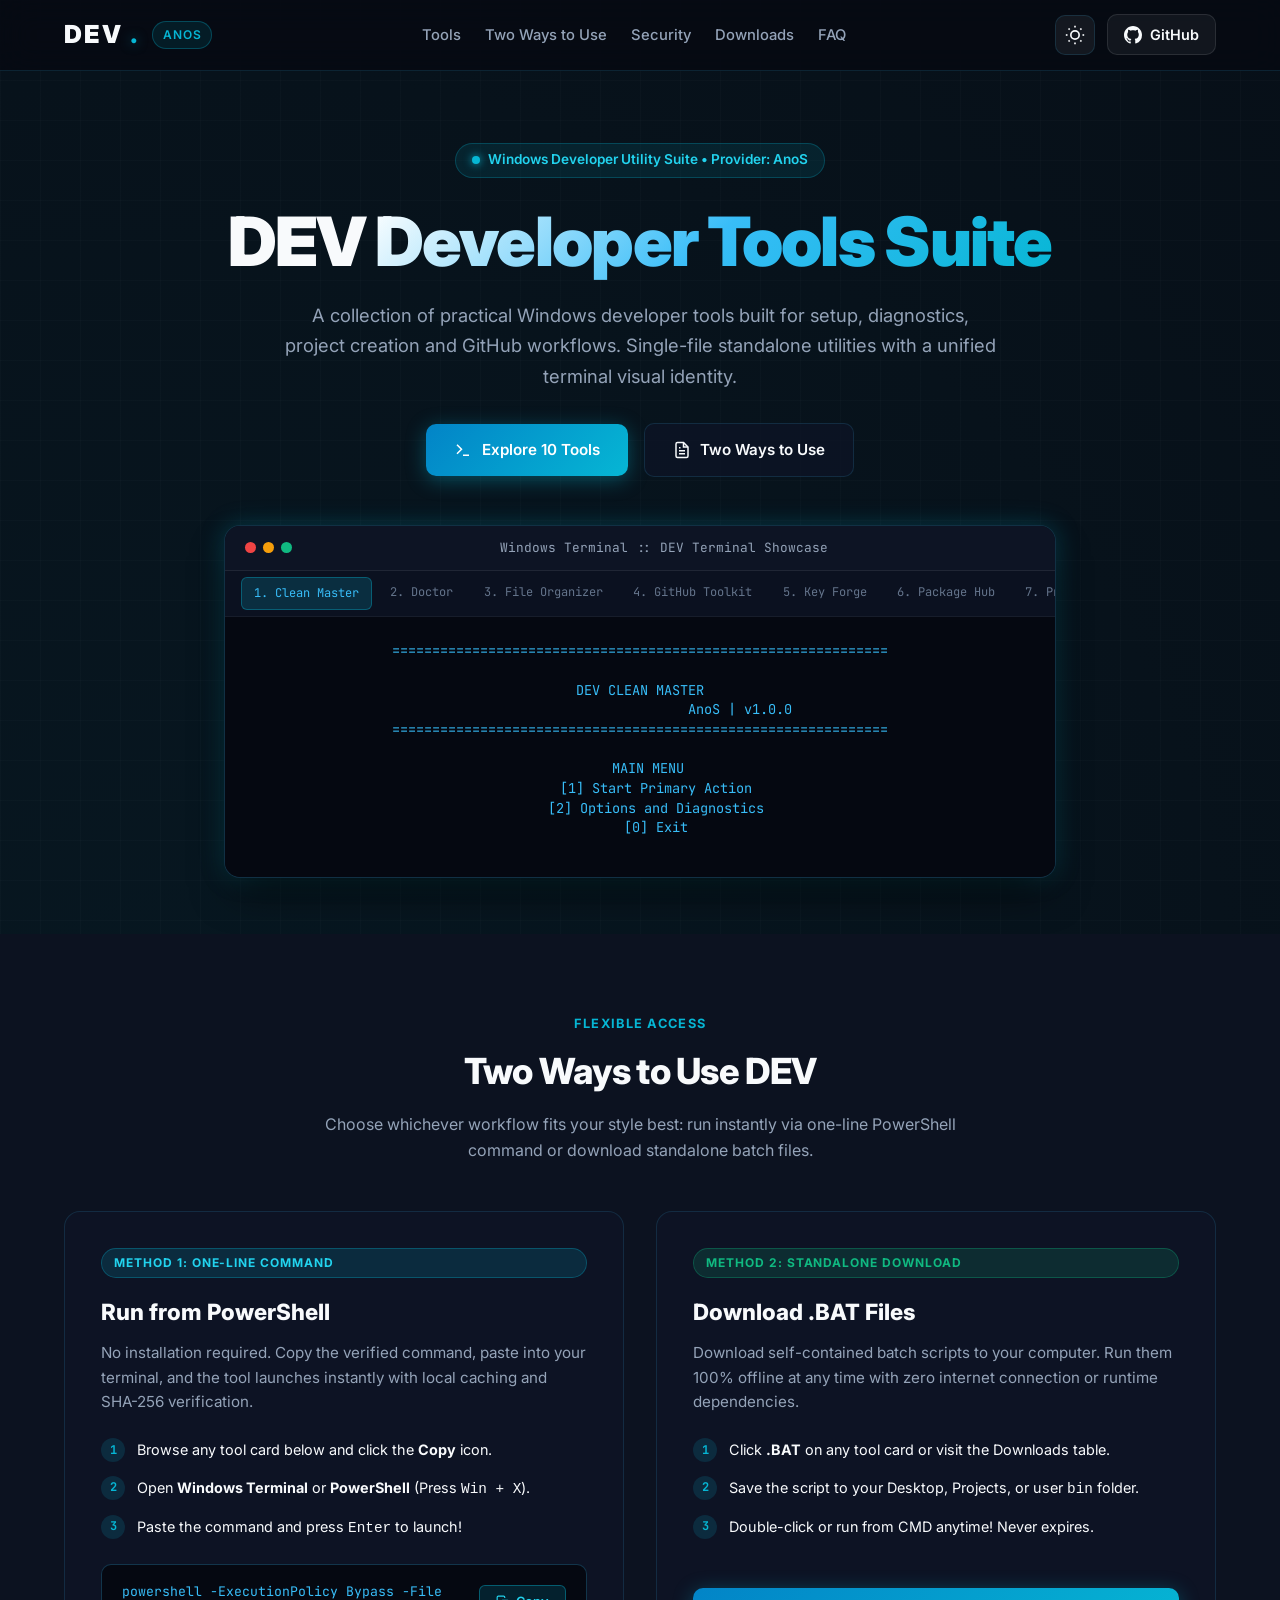
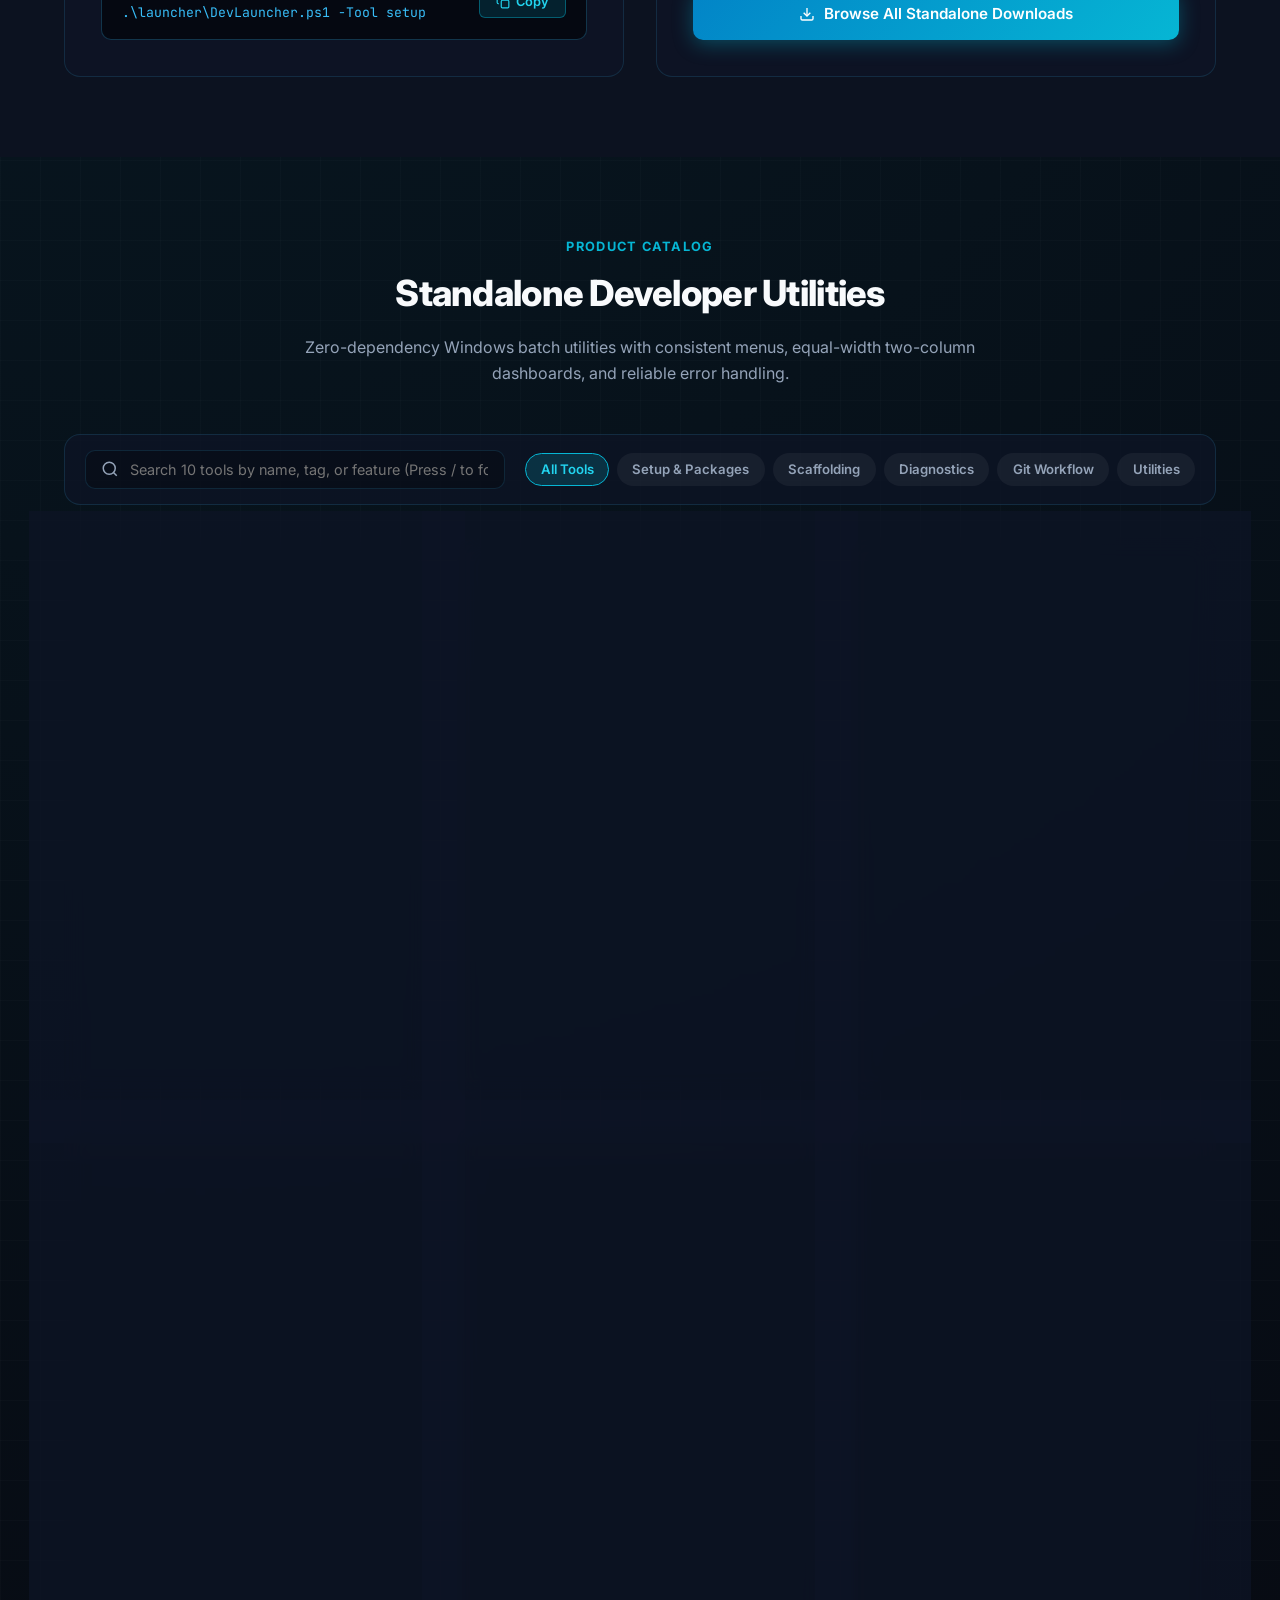
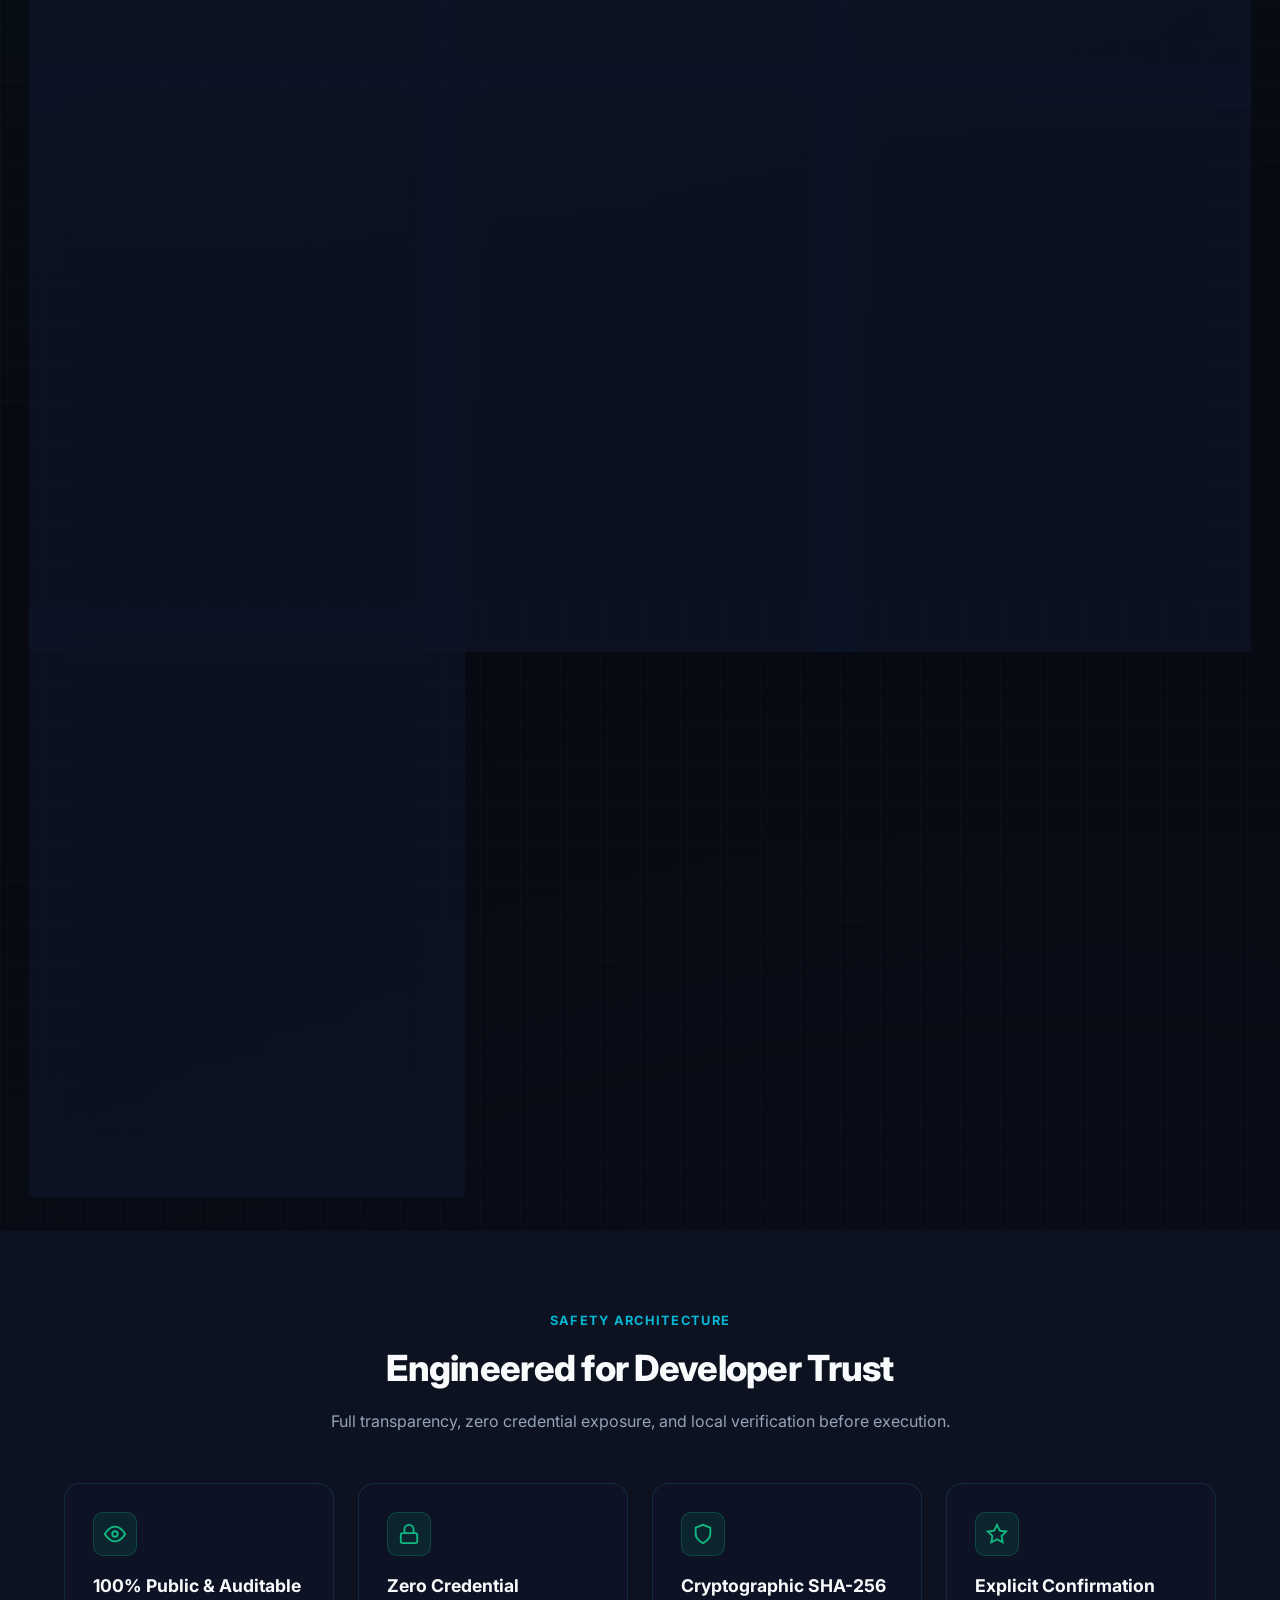
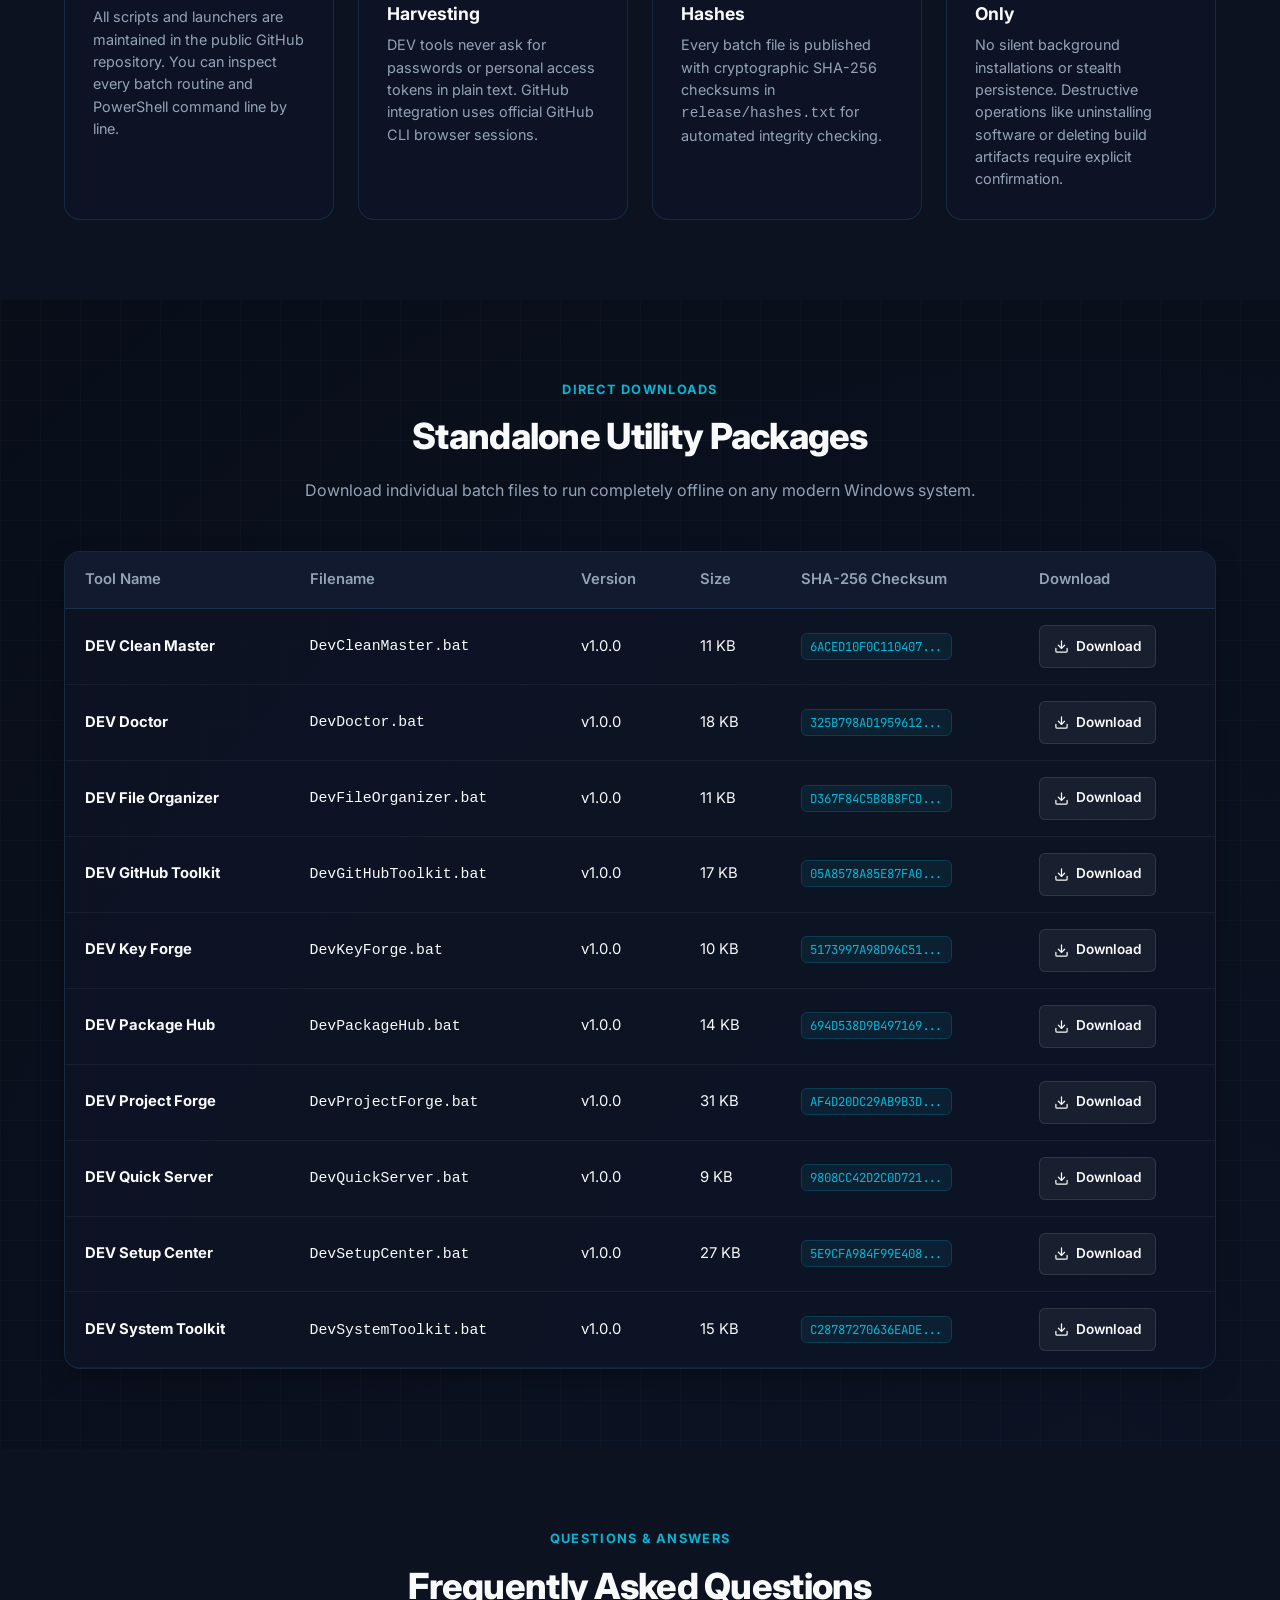
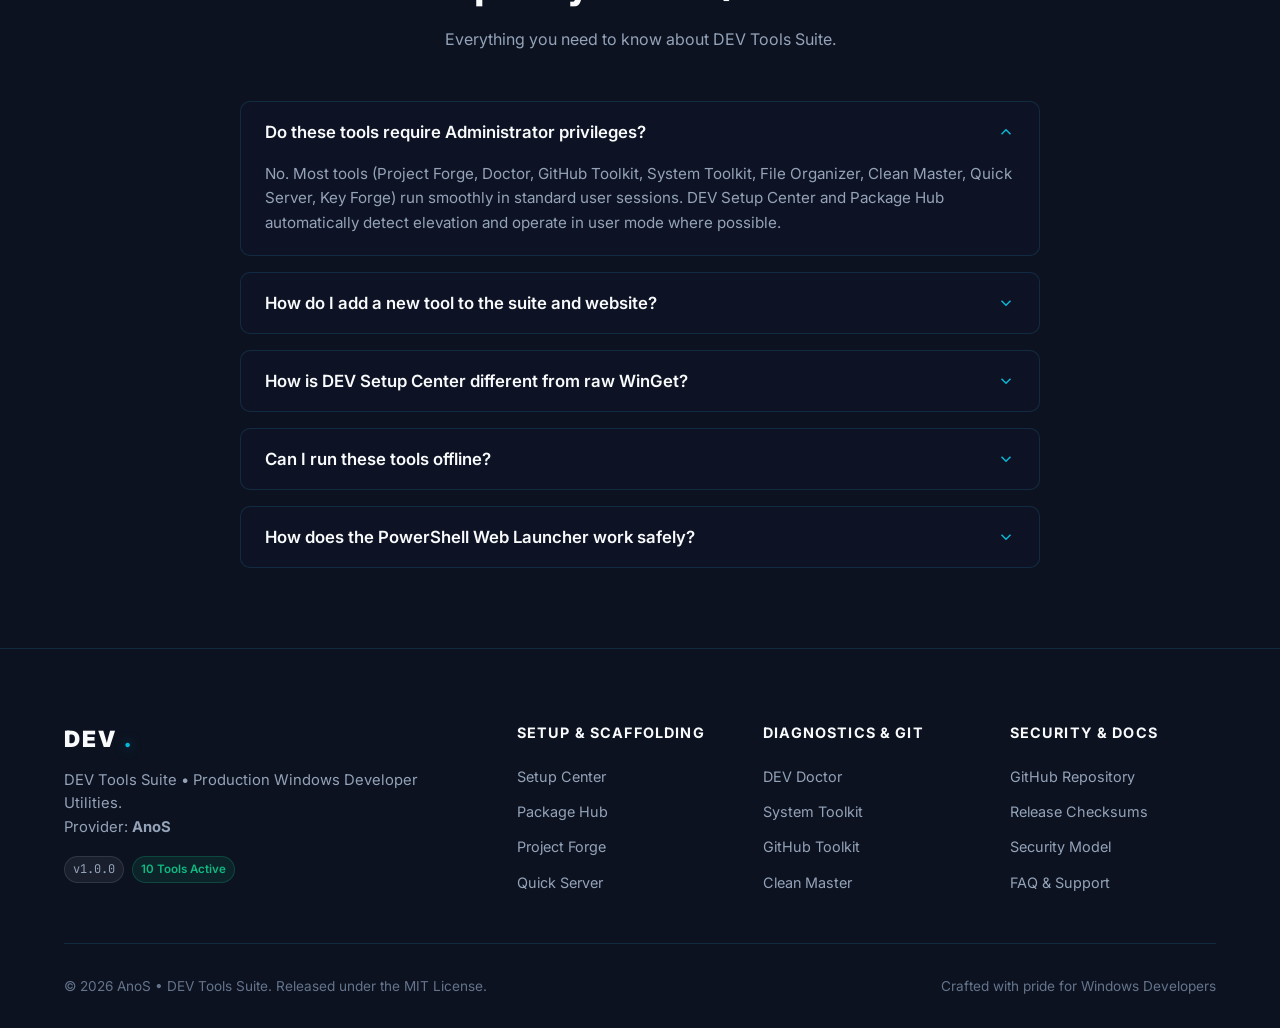
==== site/index.html @ 3f750b62 "feat: complete DEV Tools Suite v1.0.0 with 10 standalone tools, automated catalog, multi-theme porta" ====
<!DOCTYPE html>
<html lang="en" data-theme="cyber">
<head>
  <meta charset="UTF-8">
  <meta name="viewport" content="width=device-width, initial-scale=1.0">
  <title>DEV Tools Suite :: Production Windows Developer Utilities</title>
  <meta name="description" content="A collection of practical, production Windows developer tools built for automated setup, diagnostics, project creation and GitHub workflows. Single-file standalone BAT utilities with unified terminal design.">
  <meta name="keywords" content="windows developer tools, batch scripts, winget installer, dev doctor, project generator, github workflow, file organizer, clean master, dev tools suite, AnoS">
  <meta name="author" content="AnoS">
  <link rel="canonical" href="https://anos.github.io/DevToolsSuite/">

  <!-- Open Graph / Facebook -->
  <meta property="og:type" content="website">
  <meta property="og:url" content="https://anos.github.io/DevToolsSuite/">
  <meta property="og:title" content="DEV Tools Suite :: Production Windows Developer Utilities">
  <meta property="og:description" content="High-performance developer tools for Windows: setup, diagnostics, project scaffolding, and GitHub workflow automation. Standalone zero-dependency utilities.">

  <!-- Twitter Card -->
  <meta name="twitter:card" content="summary_large_image">
  <meta name="twitter:title" content="DEV Tools Suite :: Practical Windows Developer Utilities">
  <meta name="twitter:description" content="A collection of practical Windows developer tools built for setup, diagnostics, project creation and GitHub workflows.">

  <!-- Schema.org JSON-LD Structured Data for Top-Tier SEO -->
  <script type="application/ld+json">
  {
    "@context": "https://schema.org",
    "@type": "SoftwareApplication",
    "name": "DEV Tools Suite",
    "operatingSystem": "Windows 10, Windows 11",
    "applicationCategory": "DeveloperApplication",
    "softwareVersion": "1.0.0",
    "author": {
      "@type": "Organization",
      "name": "AnoS"
    },
    "description": "A collection of practical Windows developer tools built for setup, diagnostics, project creation and GitHub workflows.",
    "offers": {
      "@type": "Offer",
      "price": "0.00",
      "priceCurrency": "USD"
    }
  }
  </script>

  <!-- Google Fonts -->
  <link rel="preconnect" href="https://fonts.googleapis.com">
  <link rel="preconnect" href="https://fonts.gstatic.com" crossorigin>
  <link href="https://fonts.googleapis.com/css2?family=Inter:wght@400;500;600;700;800;900&family=JetBrains+Mono:wght@400;500;600;700&display=swap" rel="stylesheet">

  <link rel="stylesheet" href="css/style.css">
</head>
<body>

  <!-- Navigation -->
  <nav class="navbar" id="navbar">
    <div class="container nav-container">
      <div class="brand-group">
        <a href="#hero" class="brand-logo">
          DEV<span>.</span>
        </a>
        <span class="provider-badge">AnoS</span>
      </div>

      <ul class="nav-links">
        <li><a href="#tools" class="nav-link">Tools</a></li>
        <li><a href="#two-ways" class="nav-link">Two Ways to Use</a></li>
        <li><a href="#security" class="nav-link">Security</a></li>
        <li><a href="#downloads" class="nav-link">Downloads</a></li>
        <li><a href="#faq" class="nav-link">FAQ</a></li>
      </ul>

      <div class="nav-actions">
        <!-- Theme Changer Toggle -->
        <button class="theme-toggle-btn" id="themeToggleBtn" aria-label="Toggle visual theme" title="Toggle Theme (Cyber / Midnight / Studio Light)">
          <svg width="20" height="20" viewBox="0 0 24 24" fill="none" stroke="currentColor" stroke-width="2"><circle cx="12" cy="12" r="5"></circle><line x1="12" y1="1" x2="12" y2="3"></line><line x1="12" y1="21" x2="12" y2="23"></line><line x1="4.22" y1="4.22" x2="5.64" y2="5.64"></line><line x1="18.36" y1="18.36" x2="19.78" y2="19.78"></line><line x1="1" y1="12" x2="3" y2="12"></line><line x1="21" y1="12" x2="23" y2="12"></line><line x1="4.22" y1="19.78" x2="5.64" y2="18.36"></line><line x1="18.36" y1="5.64" x2="19.78" y2="4.22"></line></svg>
        </button>

        <a href="https://github.com/AnoS/DevToolsSuite" target="_blank" rel="noopener noreferrer" class="nav-cta">
          <svg width="18" height="18" viewBox="0 0 24 24" fill="currentColor"><path d="M12 0C5.37 0 0 5.37 0 12c0 5.31 3.435 9.795 8.205 11.385.6.105.825-.255.825-.57 0-.285-.015-1.23-.015-2.235-3.015.555-3.795-.735-4.035-1.41-.135-.345-.72-1.41-1.23-1.695-.42-.225-1.02-.78-.015-.795.945-.015 1.62.87 1.845 1.23 1.08 1.815 2.805 1.305 3.495.99.105-.78.42-1.305.765-1.605-2.67-.3-5.46-1.335-5.46-5.925 0-1.305.465-2.385 1.23-3.225-.12-.3-.54-1.53.12-3.18 0 0 1.005-.315 3.3 1.23.96-.27 1.98-.405 3-.405s2.04.135 3 .405c2.295-1.56 3.3-1.23 3.3-1.23.66 1.65.24 2.88.12 3.18.765.84 1.23 1.905 1.23 3.225 0 4.605-2.805 5.625-5.475 5.925.435.375.81 1.095.81 2.22 0 1.605-.015 2.895-.015 3.3 0 .315.225.69.825.57A12.02 12.02 0 0024 12c0-6.63-5.37-12-12-12z"/></svg>
          GitHub
        </a>
      </div>
    </div>
  </nav>

  <!-- Hero Section -->
  <header class="hero" id="hero">
    <div class="container hero-content">
      <div class="hero-pill">
        <span class="dot"></span>
        <span>Windows Developer Utility Suite &bull; Provider: AnoS</span>
      </div>

      <h1 class="hero-title">
        DEV <span class="highlight">Developer Tools Suite</span>
      </h1>

      <p class="hero-subtitle">
        A collection of practical Windows developer tools built for setup, diagnostics, project creation and GitHub workflows. Single-file standalone utilities with a unified terminal visual identity.
      </p>

      <div class="hero-actions">
        <a href="#tools" class="btn-primary">
          <svg width="18" height="18" viewBox="0 0 24 24" fill="none" stroke="currentColor" stroke-width="2"><polyline points="4 17 10 11 4 5"></polyline><line x1="12" y1="19" x2="20" y2="19"></line></svg>
          Explore 10 Tools
        </a>
        <a href="#two-ways" class="btn-secondary">
          <svg width="18" height="18" viewBox="0 0 24 24" fill="none" stroke="currentColor" stroke-width="2"><path d="M14 2H6a2 2 0 0 0-2 2v16a2 2 0 0 0 2 2h12a2 2 0 0 0 2-2V8z"></path><polyline points="14 2 14 8 20 8"></polyline><line x1="16" y1="13" x2="8" y2="13"></line><line x1="16" y1="17" x2="8" y2="17"></line><polyline points="10 9 9 9 8 9"></polyline></svg>
          Two Ways to Use
        </a>
      </div>

      <!-- Interactive Terminal Showcase -->
      <div class="terminal-window">
        <div class="terminal-header">
          <div class="terminal-dots">
            <span class="terminal-dot red"></span>
            <span class="terminal-dot yellow"></span>
            <span class="terminal-dot green"></span>
          </div>
          <div class="terminal-title">Windows Terminal :: DEV Terminal Showcase</div>
          <div></div>
        </div>

        <!-- Populated dynamically by app.js for all tools -->
        <div class="terminal-tabs" id="terminalTabs"></div>

        <div class="terminal-body" id="terminalBodyText"></div>
      </div>
    </div>
  </header>

  <!-- Two Ways to Use Section -->
  <section class="section" id="two-ways" style="background: var(--bg-secondary);">
    <div class="container">
      <div class="section-header">
        <div class="section-tag">Flexible Access</div>
        <h2 class="section-title">Two Ways to Use DEV</h2>
        <p class="section-desc">
          Choose whichever workflow fits your style best: run instantly via one-line PowerShell command or download standalone batch files.
        </p>
      </div>

      <div class="two-ways-container">
        <!-- Way 1: Command -->
        <div class="way-box">
          <span class="way-badge cmd">Method 1: One-Line Command</span>
          <h3 class="way-title">Run from PowerShell</h3>
          <p class="way-desc">
            No installation required. Copy the verified command, paste into your terminal, and the tool launches instantly with local caching and SHA-256 verification.
          </p>
          <ul class="way-steps">
            <li>
              <span class="step-num-pill">1</span>
              <span>Browse any tool card below and click the <strong>Copy</strong> icon.</span>
            </li>
            <li>
              <span class="step-num-pill">2</span>
              <span>Open <strong>Windows Terminal</strong> or <strong>PowerShell</strong> (Press <kbd>Win + X</kbd>).</span>
            </li>
            <li>
              <span class="step-num-pill">3</span>
              <span>Paste the command and press <kbd>Enter</kbd> to launch!</span>
            </li>
          </ul>
          <div class="ps-command-box" style="margin-top: auto;">
            <span class="ps-command-text">powershell -ExecutionPolicy Bypass -File .\launcher\DevLauncher.ps1 -Tool setup</span>
            <button class="btn-copy-command" onclick="copyPowerShell(this, 'powershell -ExecutionPolicy Bypass -Command \"$f=\\\"$env:TEMP\\DevLauncher.ps1\\\"; [Net.ServicePointManager]::SecurityProtocol = [Net.SecurityProtocolType]::Tls12; Invoke-WebRequest -Uri \'https://raw.githubusercontent.com/AnoS/DevToolsSuite/main/launcher/DevLauncher.ps1\' -OutFile $f; & $f -Tool setup; Remove-Item -Force $f\"')">
              <svg width="14" height="14" viewBox="0 0 24 24" fill="none" stroke="currentColor" stroke-width="2"><rect x="9" y="9" width="13" height="13" rx="2" ry="2"></rect><path d="M5 15H4a2 2 0 0 1-2-2V4a2 2 0 0 1 2-2h9a2 2 0 0 1 2 2v1"></path></svg>
              Copy
            </button>
          </div>
        </div>

        <!-- Way 2: Download -->
        <div class="way-box">
          <span class="way-badge bat">Method 2: Standalone Download</span>
          <h3 class="way-title">Download .BAT Files</h3>
          <p class="way-desc">
            Download self-contained batch scripts to your computer. Run them 100% offline at any time with zero internet connection or runtime dependencies.
          </p>
          <ul class="way-steps">
            <li>
              <span class="step-num-pill">1</span>
              <span>Click <strong>.BAT</strong> on any tool card or visit the Downloads table.</span>
            </li>
            <li>
              <span class="step-num-pill">2</span>
              <span>Save the script to your Desktop, Projects, or user <code>bin</code> folder.</span>
            </li>
            <li>
              <span class="step-num-pill">3</span>
              <span>Double-click or run from CMD anytime! Never expires.</span>
            </li>
          </ul>
          <div style="margin-top: auto;">
            <a href="#downloads" class="btn-primary" style="width: 100%; justify-content: center;">
              <svg width="16" height="16" viewBox="0 0 24 24" fill="none" stroke="currentColor" stroke-width="2"><path d="M21 15v4a2 2 0 0 1-2 2H5a2 2 0 0 1-2-2v-4"></path><polyline points="7 10 12 15 17 10"></polyline><line x1="12" y1="15" x2="12" y2="3"></line></svg>
              Browse All Standalone Downloads
            </a>
          </div>
        </div>
      </div>
    </div>
  </section>

  <!-- Tools Section (Data-Driven) -->
  <section class="section" id="tools">
    <div class="container">
      <div class="section-header">
        <div class="section-tag">Product Catalog</div>
        <h2 class="section-title">Standalone Developer Utilities</h2>
        <p class="section-desc">
          Zero-dependency Windows batch utilities with consistent menus, equal-width two-column dashboards, and reliable error handling.
        </p>
      </div>

      <!-- Search & Filter Toolbar -->
      <div class="catalog-toolbar">
        <div class="search-box">
          <svg class="search-icon" width="18" height="18" viewBox="0 0 24 24" fill="none" stroke="currentColor" stroke-width="2"><circle cx="11" cy="11" r="8"></circle><line x1="21" y1="21" x2="16.65" y2="16.65"></line></svg>
          <input type="text" id="toolSearchInput" class="search-input" placeholder="Search 10 tools by name, tag, or feature (Press / to focus)..." autocomplete="off">
        </div>
        <div class="filter-pills">
          <button class="filter-pill active" data-filter="all">All Tools</button>
          <button class="filter-pill" data-filter="setup">Setup & Packages</button>
          <button class="filter-pill" data-filter="scaffolding">Scaffolding</button>
          <button class="filter-pill" data-filter="diagnostics">Diagnostics</button>
          <button class="filter-pill" data-filter="workflow">Git Workflow</button>
          <button class="filter-pill" data-filter="utilities">Utilities</button>
        </div>
      </div>

      <!-- Dynamically rendered from tools.json -->
      <div class="tools-grid" id="toolsGrid"></div>
    </div>
  </section>

  <!-- Security Section -->
  <section class="section" id="security" style="background: var(--bg-secondary);">
    <div class="container">
      <div class="section-header">
        <div class="section-tag">Safety Architecture</div>
        <h2 class="section-title">Engineered for Developer Trust</h2>
        <p class="section-desc">
          Full transparency, zero credential exposure, and local verification before execution.
        </p>
      </div>

      <div class="security-grid">
        <div class="sec-card">
          <div class="sec-icon">
            <svg width="22" height="22" viewBox="0 0 24 24" fill="none" stroke="currentColor" stroke-width="2"><path d="M1 12s4-8 11-8 11 8 11 8-4 8-11 8-11-8-11-8z"></path><circle cx="12" cy="12" r="3"></circle></svg>
          </div>
          <div class="sec-content">
            <h3>100% Public & Auditable</h3>
            <p>All scripts and launchers are maintained in the public GitHub repository. You can inspect every batch routine and PowerShell command line by line.</p>
          </div>
        </div>

        <div class="sec-card">
          <div class="sec-icon">
            <svg width="22" height="22" viewBox="0 0 24 24" fill="none" stroke="currentColor" stroke-width="2"><rect x="3" y="11" width="18" height="11" rx="2" ry="2"></rect><path d="M7 11V7a5 5 0 0 1 10 0v4"></path></svg>
          </div>
          <div class="sec-content">
            <h3>Zero Credential Harvesting</h3>
            <p>DEV tools never ask for passwords or personal access tokens in plain text. GitHub integration uses official GitHub CLI browser sessions.</p>
          </div>
        </div>

        <div class="sec-card">
          <div class="sec-icon">
            <svg width="22" height="22" viewBox="0 0 24 24" fill="none" stroke="currentColor" stroke-width="2"><path d="M12 22s8-4 8-10V5l-8-3-8 3v7c0 6 8 10 8 10z"></path></svg>
          </div>
          <div class="sec-content">
            <h3>Cryptographic SHA-256 Hashes</h3>
            <p>Every batch file is published with cryptographic SHA-256 checksums in <code>release/hashes.txt</code> for automated integrity checking.</p>
          </div>
        </div>

        <div class="sec-card">
          <div class="sec-icon">
            <svg width="22" height="22" viewBox="0 0 24 24" fill="none" stroke="currentColor" stroke-width="2"><polygon points="12 2 15.09 8.26 22 9.27 17 14.14 18.18 21.02 12 17.77 5.82 21.02 7 14.14 2 9.27 8.91 8.26 12 2"></polygon></svg>
          </div>
          <div class="sec-content">
            <h3>Explicit Confirmation Only</h3>
            <p>No silent background installations or stealth persistence. Destructive operations like uninstalling software or deleting build artifacts require explicit confirmation.</p>
          </div>
        </div>
      </div>
    </div>
  </section>

  <!-- Downloads Section -->
  <section class="section" id="downloads">
    <div class="container">
      <div class="section-header">
        <div class="section-tag">Direct Downloads</div>
        <h2 class="section-title">Standalone Utility Packages</h2>
        <p class="section-desc">
          Download individual batch files to run completely offline on any modern Windows system.
        </p>
      </div>

      <div class="downloads-table-wrapper">
        <table class="downloads-table">
          <thead>
            <tr>
              <th>Tool Name</th>
              <th>Filename</th>
              <th>Version</th>
              <th>Size</th>
              <th>SHA-256 Checksum</th>
              <th>Download</th>
            </tr>
          </thead>
          <tbody id="downloadsTableBody"></tbody>
        </table>
      </div>
    </div>
  </section>

  <!-- FAQ Section -->
  <section class="section" id="faq" style="background: var(--bg-secondary);">
    <div class="container">
      <div class="section-header">
        <div class="section-tag">Questions & Answers</div>
        <h2 class="section-title">Frequently Asked Questions</h2>
        <p class="section-desc">Everything you need to know about DEV Tools Suite.</p>
      </div>

      <div class="faq-list">
        <div class="faq-item active">
          <button class="faq-question">
            <span>Do these tools require Administrator privileges?</span>
            <svg width="18" height="18" viewBox="0 0 24 24" fill="none" stroke="currentColor" stroke-width="2"><polyline points="6 9 12 15 18 9"></polyline></svg>
          </button>
          <div class="faq-answer">
            No. Most tools (Project Forge, Doctor, GitHub Toolkit, System Toolkit, File Organizer, Clean Master, Quick Server, Key Forge) run smoothly in standard user sessions. DEV Setup Center and Package Hub automatically detect elevation and operate in user mode where possible.
          </div>
        </div>

        <div class="faq-item">
          <button class="faq-question">
            <span>How do I add a new tool to the suite and website?</span>
            <svg width="18" height="18" viewBox="0 0 24 24" fill="none" stroke="currentColor" stroke-width="2"><polyline points="6 9 12 15 18 9"></polyline></svg>
          </button>
          <div class="faq-answer">
            Simply create a new tool folder inside <code>tools/</code> with your <code>.bat</code> file, and run <code>.\scripts\update-tools-catalog.ps1</code>. The script automatically scans all tools, recalculates SHA-256 checksums, and updates <code>site/data/tools.json</code>, the website, and the PowerShell launcher!
          </div>
        </div>

        <div class="faq-item">
          <button class="faq-question">
            <span>How is DEV Setup Center different from raw WinGet?</span>
            <svg width="18" height="18" viewBox="0 0 24 24" fill="none" stroke="currentColor" stroke-width="2"><polyline points="6 9 12 15 18 9"></polyline></svg>
          </button>
          <div class="faq-answer">
            DEV Setup Center performs pre-execution environment scanning, identifies which tools are already installed, organizes 46 developer essentials into curated role-based packs, and skips existing software automatically without terminal flood.
          </div>
        </div>

        <div class="faq-item">
          <button class="faq-question">
            <span>Can I run these tools offline?</span>
            <svg width="18" height="18" viewBox="0 0 24 24" fill="none" stroke="currentColor" stroke-width="2"><polyline points="6 9 12 15 18 9"></polyline></svg>
          </button>
          <div class="faq-answer">
            Yes. Every tool is a self-contained standalone .BAT file with zero external runtime dependencies. Once downloaded, features like project templating, PATH diagnostics, Git management, workspace organizing, and system telemetry function completely offline.
          </div>
        </div>

        <div class="faq-item">
          <button class="faq-question">
            <span>How does the PowerShell Web Launcher work safely?</span>
            <svg width="18" height="18" viewBox="0 0 24 24" fill="none" stroke="currentColor" stroke-width="2"><polyline points="6 9 12 15 18 9"></polyline></svg>
          </button>
          <div class="faq-answer">
            Rather than piping remote code blindly into an unverified expression, the launcher downloads the selected tool to your local application cache, verifies file size and SHA-256 checksums, and launches the local batch file with full exit code preservation.
          </div>
        </div>
      </div>
    </div>
  </section>

  <!-- Tool Detail Modal -->
  <div class="modal-overlay" id="toolModal" onclick="if(event.target===this) closeToolModal()">
    <div class="modal-container">
      <div class="modal-header">
        <div class="modal-title-group">
          <h2 id="modalToolTitle">Tool Title</h2>
          <p id="modalToolSubtitle">v1.0.0 | Tagline</p>
        </div>
        <button class="modal-close-btn" onclick="closeToolModal()">
          <svg width="22" height="22" viewBox="0 0 24 24" fill="none" stroke="currentColor" stroke-width="2"><line x1="18" y1="6" x2="6" y2="18"></line><line x1="6" y1="6" x2="18" y2="18"></line></svg>
        </button>
      </div>

      <div class="modal-body">
        <div>
          <h4 style="font-size: 0.9rem; text-transform: uppercase; letter-spacing: 0.08em; color: var(--color-cyan); margin-bottom: 0.4rem;">Overview</h4>
          <p id="modalToolDesc" style="color: var(--text-muted); font-size: 0.95rem; line-height: 1.6;"></p>
        </div>

        <div>
          <h4 style="font-size: 0.9rem; text-transform: uppercase; letter-spacing: 0.08em; color: var(--color-cyan); margin-bottom: 0.6rem;">Key Capabilities</h4>
          <ul id="modalToolFeatures" style="list-style: none; display: flex; flex-direction: column; gap: 0.4rem; font-size: 0.9rem; color: var(--text-main);"></ul>
        </div>

        <div>
          <h4 style="font-size: 0.9rem; text-transform: uppercase; letter-spacing: 0.08em; color: var(--color-cyan); margin-bottom: 0.4rem;">System Requirements & Hash</h4>
          <ul id="modalToolReqs" style="list-style: none; display: flex; flex-direction: column; gap: 0.35rem; font-size: 0.85rem; color: var(--text-muted);"></ul>
        </div>

        <div>
          <h4 style="font-size: 0.9rem; text-transform: uppercase; letter-spacing: 0.08em; color: var(--color-cyan); margin-bottom: 0.4rem;">Terminal Interface Preview</h4>
          <pre id="modalTerminalPreview" style="background: #050811; border: 1px solid rgba(56, 189, 248, 0.2); border-radius: var(--radius-sm); padding: 1rem; font-family: var(--font-mono); font-size: 0.775rem; color: #38bdf8; overflow-x: auto; white-space: pre; line-height: 1.4;"></pre>
        </div>

        <div>
          <h4 style="font-size: 0.9rem; text-transform: uppercase; letter-spacing: 0.08em; color: var(--color-cyan); margin-bottom: 0.5rem;">Run from PowerShell</h4>
          <div class="ps-command-box">
            <span class="ps-command-text" id="modalPsCommand"></span>
            <button class="btn-copy-command" id="modalCopyBtn">
              <svg width="15" height="15" viewBox="0 0 24 24" fill="none" stroke="currentColor" stroke-width="2"><rect x="9" y="9" width="13" height="13" rx="2" ry="2"></rect><path d="M5 15H4a2 2 0 0 1-2-2V4a2 2 0 0 1 2-2h9a2 2 0 0 1 2 2v1"></path></svg>
              Copy Command
            </button>
          </div>
        </div>

        <div style="display: flex; gap: 1rem; align-items: center; margin-top: 0.5rem; flex-wrap: wrap;">
          <a href="#" id="modalDownloadLink" class="btn-primary" style="padding: 0.7rem 1.4rem; font-size: 0.9rem;">
            Download .BAT
          </a>
          <a href="#" id="modalGithubLink" target="_blank" rel="noopener noreferrer" class="btn-secondary" style="padding: 0.7rem 1.4rem; font-size: 0.9rem;">
            View Source on GitHub
          </a>
        </div>
      </div>
    </div>
  </div>

  <!-- Footer -->
  <footer class="footer">
    <div class="container">
      <div class="footer-grid">
        <div class="footer-brand">
          <div class="brand-logo" style="font-size: 1.4rem;">
            DEV<span>.</span>
          </div>
          <p>
            DEV Tools Suite &bull; Production Windows Developer Utilities.<br>
            Provider: <strong>AnoS</strong>
          </p>
          <div style="margin-top: 1rem; display: flex; gap: 0.5rem;">
            <span class="badge-version">v1.0.0</span>
            <span class="badge-platform">10 Tools Active</span>
          </div>
        </div>

        <div class="footer-col">
          <h4>Setup & Scaffolding</h4>
          <ul>
            <li><a href="#tools" onclick="openToolModal('dev-setup-center')">Setup Center</a></li>
            <li><a href="#tools" onclick="openToolModal('dev-package-hub')">Package Hub</a></li>
            <li><a href="#tools" onclick="openToolModal('dev-project-forge')">Project Forge</a></li>
            <li><a href="#tools" onclick="openToolModal('dev-quick-server')">Quick Server</a></li>
          </ul>
        </div>

        <div class="footer-col">
          <h4>Diagnostics & Git</h4>
          <ul>
            <li><a href="#tools" onclick="openToolModal('dev-doctor')">DEV Doctor</a></li>
            <li><a href="#tools" onclick="openToolModal('dev-system-toolkit')">System Toolkit</a></li>
            <li><a href="#tools" onclick="openToolModal('dev-github-toolkit')">GitHub Toolkit</a></li>
            <li><a href="#tools" onclick="openToolModal('dev-clean-master')">Clean Master</a></li>
          </ul>
        </div>

        <div class="footer-col">
          <h4>Security & Docs</h4>
          <ul>
            <li><a href="https://github.com/AnoS/DevToolsSuite" target="_blank" rel="noopener noreferrer">GitHub Repository</a></li>
            <li><a href="#downloads">Release Checksums</a></li>
            <li><a href="#security">Security Model</a></li>
            <li><a href="#faq">FAQ & Support</a></li>
          </ul>
        </div>
      </div>

      <div class="footer-bottom">
        <span>&copy; 2026 AnoS &bull; DEV Tools Suite. Released under the MIT License.</span>
        <span>Crafted with pride for Windows Developers</span>
      </div>
    </div>
  </footer>

  <script src="js/app.js"></script>
</body>
</html>
---- site/css/style.css ----
/* ============================================================
   DEV TOOLS SUITE :: OFFICIAL STYLESHEET
   Brand: DEV | Provider: AnoS | Version: 1.0.0
   Themes: Cyber Dark (default), Midnight Eclipse, Studio Light
   ============================================================ */

:root {
  /* Default Cyber Dark Theme */
  --bg-primary: #070a12;
  --bg-secondary: #0c1220;
  --bg-tertiary: #111a2e;
  --bg-card: rgba(14, 21, 38, 0.75);
  --bg-card-hover: rgba(20, 31, 56, 0.95);
  
  --border-subtle: rgba(56, 189, 248, 0.14);
  --border-focus: rgba(56, 189, 248, 0.55);
  --border-glow: rgba(6, 182, 212, 0.4);

  --text-main: #f8fafc;
  --text-muted: #94a3b8;
  --text-dark: #64748b;

  --color-cyan: #06b6d4;
  --color-cyan-glow: #22d3ee;
  --color-blue: #3b82f6;
  --color-green: #10b981;
  --color-yellow: #f59e0b;
  --color-red: #ef4444;
  --color-purple: #8b5cf6;

  --font-sans: 'Inter', -apple-system, BlinkMacSystemFont, 'Segoe UI', Roboto, sans-serif;
  --font-mono: 'JetBrains Mono', 'Cascadia Code', Consolas, monospace;

  --radius-sm: 6px;
  --radius-md: 10px;
  --radius-lg: 16px;
  --radius-full: 9999px;

  --shadow-card: 0 10px 30px -10px rgba(0, 0, 0, 0.5);
  --shadow-glow: 0 0 25px rgba(6, 182, 212, 0.25);
  --transition: all 0.25s cubic-bezier(0.16, 1, 0.3, 1);
}

/* Midnight Eclipse Theme (AMOLED Black & Emerald) */
[data-theme="midnight"] {
  --bg-primary: #000000;
  --bg-secondary: #080808;
  --bg-tertiary: #101010;
  --bg-card: rgba(18, 18, 18, 0.85);
  --bg-card-hover: rgba(28, 28, 28, 0.95);
  --border-subtle: rgba(16, 185, 129, 0.2);
  --border-focus: rgba(16, 185, 129, 0.6);
  --border-glow: rgba(16, 185, 129, 0.35);
  --text-main: #ffffff;
  --text-muted: #a1a1aa;
  --text-dark: #71717a;
  --color-cyan: #10b981;
  --color-cyan-glow: #34d399;
  --shadow-glow: 0 0 25px rgba(16, 185, 129, 0.25);
}

/* Studio Light Theme (Clean Developer Light) */
[data-theme="light"] {
  --bg-primary: #f8fafc;
  --bg-secondary: #f1f5f9;
  --bg-tertiary: #e2e8f0;
  --bg-card: rgba(255, 255, 255, 0.85);
  --bg-card-hover: rgba(255, 255, 255, 1);
  --border-subtle: rgba(148, 163, 184, 0.3);
  --border-focus: rgba(2, 132, 199, 0.6);
  --border-glow: rgba(2, 132, 199, 0.3);
  --text-main: #0f172a;
  --text-muted: #475569;
  --text-dark: #64748b;
  --color-cyan: #0284c7;
  --color-cyan-glow: #0369a1;
  --shadow-card: 0 10px 25px -5px rgba(15, 23, 42, 0.08);
  --shadow-glow: 0 0 20px rgba(2, 132, 199, 0.15);
}

* {
  box-sizing: border-box;
  margin: 0;
  padding: 0;
}

html {
  scroll-behavior: smooth;
  transition: background-color 0.3s ease, color 0.3s ease;
}

body {
  font-family: var(--font-sans);
  background-color: var(--bg-primary);
  color: var(--text-main);
  line-height: 1.6;
  overflow-x: hidden;
  background-image: 
    radial-gradient(circle at 15% 15%, rgba(6, 182, 212, 0.08) 0%, transparent 40%),
    radial-gradient(circle at 85% 85%, rgba(59, 130, 246, 0.08) 0%, transparent 40%),
    linear-gradient(rgba(255, 255, 255, 0.015) 1px, transparent 1px),
    linear-gradient(90deg, rgba(255, 255, 255, 0.015) 1px, transparent 1px);
  background-size: 100% 100%, 100% 100%, 40px 40px, 40px 40px;
}

a {
  color: inherit;
  text-decoration: none;
}

button {
  font-family: inherit;
  cursor: pointer;
  border: none;
  background: none;
}

.container {
  max-width: 1200px;
  margin: 0 auto;
  padding: 0 1.5rem;
}

/* Navbar */
.navbar {
  position: sticky;
  top: 0;
  z-index: 100;
  background: rgba(7, 10, 18, 0.85);
  backdrop-filter: blur(16px);
  border-bottom: 1px solid var(--border-subtle);
  padding: 0.9rem 0;
  transition: var(--transition);
}

[data-theme="light"] .navbar {
  background: rgba(248, 250, 252, 0.88);
}

.nav-container {
  display: flex;
  align-items: center;
  justify-content: space-between;
}

.brand-group {
  display: flex;
  align-items: center;
  gap: 0.75rem;
}

.brand-logo {
  font-size: 1.55rem;
  font-weight: 900;
  letter-spacing: 0.1em;
  color: var(--text-main);
  display: flex;
  align-items: center;
  gap: 0.4rem;
}

.brand-logo span {
  color: var(--color-cyan);
  text-shadow: 0 0 12px rgba(6, 182, 212, 0.6);
}

.provider-badge {
  font-size: 0.75rem;
  font-weight: 600;
  text-transform: uppercase;
  letter-spacing: 0.08em;
  padding: 0.2rem 0.6rem;
  background: rgba(6, 182, 212, 0.1);
  color: var(--color-cyan);
  border: 1px solid rgba(6, 182, 212, 0.3);
  border-radius: var(--radius-full);
}

.nav-links {
  display: flex;
  align-items: center;
  gap: 1.5rem;
  list-style: none;
}

.nav-link {
  font-size: 0.925rem;
  font-weight: 500;
  color: var(--text-muted);
  transition: var(--transition);
}

.nav-link:hover {
  color: var(--color-cyan);
}

.nav-actions {
  display: flex;
  align-items: center;
  gap: 0.75rem;
}

/* Theme Switcher Button */
.theme-toggle-btn {
  display: flex;
  align-items: center;
  justify-content: center;
  width: 40px;
  height: 40px;
  border-radius: var(--radius-md);
  background: rgba(255, 255, 255, 0.06);
  border: 1px solid var(--border-subtle);
  color: var(--text-main);
  transition: var(--transition);
}

.theme-toggle-btn:hover {
  background: rgba(6, 182, 212, 0.15);
  border-color: var(--color-cyan);
  color: var(--color-cyan);
  transform: rotate(15deg);
}

.nav-cta {
  display: flex;
  align-items: center;
  gap: 0.5rem;
  padding: 0.5rem 1rem;
  background: rgba(255, 255, 255, 0.05);
  border: 1px solid rgba(255, 255, 255, 0.1);
  border-radius: var(--radius-md);
  font-size: 0.9rem;
  font-weight: 600;
  color: var(--text-main);
  transition: var(--transition);
}

.nav-cta:hover {
  background: rgba(6, 182, 212, 0.15);
  border-color: var(--color-cyan);
  color: var(--color-cyan);
}

/* Hero Section */
.hero {
  padding: 4.5rem 0 3.5rem;
  position: relative;
}

.hero-content {
  text-align: center;
  max-width: 880px;
  margin: 0 auto;
}

.hero-pill {
  display: inline-flex;
  align-items: center;
  gap: 0.5rem;
  padding: 0.35rem 1rem;
  background: rgba(6, 182, 212, 0.1);
  border: 1px solid rgba(6, 182, 212, 0.25);
  border-radius: var(--radius-full);
  font-size: 0.85rem;
  font-weight: 600;
  color: var(--color-cyan-glow);
  margin-bottom: 1.5rem;
  animation: pulse-glow 3s infinite;
}

@keyframes pulse-glow {
  0%, 100% { box-shadow: 0 0 10px rgba(6, 182, 212, 0.2); }
  50% { box-shadow: 0 0 20px rgba(6, 182, 212, 0.4); }
}

.hero-pill .dot {
  width: 8px;
  height: 8px;
  border-radius: 50%;
  background: var(--color-cyan);
  box-shadow: 0 0 8px var(--color-cyan);
}

.hero-title {
  font-size: clamp(2.5rem, 5.5vw, 4.25rem);
  font-weight: 900;
  line-height: 1.15;
  margin-bottom: 1.25rem;
  letter-spacing: -0.025em;
}

.hero-title .highlight {
  background: linear-gradient(135deg, #fff 0%, #38bdf8 50%, #06b6d4 100%);
  -webkit-background-clip: text;
  -webkit-text-fill-color: transparent;
}

[data-theme="light"] .hero-title .highlight {
  background: linear-gradient(135deg, #0f172a 0%, #0284c7 100%);
  -webkit-background-clip: text;
  -webkit-text-fill-color: transparent;
}

.hero-subtitle {
  font-size: 1.15rem;
  color: var(--text-muted);
  max-width: 720px;
  margin: 0 auto 2rem;
  line-height: 1.65;
}

.hero-actions {
  display: flex;
  align-items: center;
  justify-content: center;
  gap: 1rem;
  flex-wrap: wrap;
  margin-bottom: 3rem;
}

.btn-primary {
  display: inline-flex;
  align-items: center;
  gap: 0.6rem;
  padding: 0.85rem 1.75rem;
  background: linear-gradient(135deg, #0284c7 0%, #06b6d4 100%);
  color: #fff;
  font-size: 0.95rem;
  font-weight: 600;
  border-radius: var(--radius-md);
  box-shadow: 0 4px 20px rgba(6, 182, 212, 0.35);
  transition: var(--transition);
}

.btn-primary:hover {
  transform: translateY(-2px);
  box-shadow: 0 6px 25px rgba(6, 182, 212, 0.5);
  color: #fff;
}

.btn-secondary {
  display: inline-flex;
  align-items: center;
  gap: 0.6rem;
  padding: 0.85rem 1.75rem;
  background: var(--bg-card);
  border: 1px solid var(--border-subtle);
  color: var(--text-main);
  font-size: 0.95rem;
  font-weight: 600;
  border-radius: var(--radius-md);
  transition: var(--transition);
}

.btn-secondary:hover {
  border-color: var(--color-cyan);
  background: var(--bg-card-hover);
  color: var(--color-cyan);
}

/* Hero Terminal Box */
.terminal-window {
  background: #080c16;
  border: 1px solid rgba(56, 189, 248, 0.2);
  border-radius: var(--radius-lg);
  box-shadow: 0 20px 40px -10px rgba(0, 0, 0, 0.7), var(--shadow-glow);
  max-width: 900px;
  margin: 0 auto;
  overflow: hidden;
}

[data-theme="light"] .terminal-window {
  background: #0f172a;
}

.terminal-header {
  background: #0d1424;
  padding: 0.75rem 1.25rem;
  display: flex;
  align-items: center;
  justify-content: space-between;
  border-bottom: 1px solid rgba(255, 255, 255, 0.08);
}

.terminal-dots {
  display: flex;
  gap: 0.45rem;
}

.terminal-dot {
  width: 11px;
  height: 11px;
  border-radius: 50%;
}

.terminal-dot.red { background: #ef4444; }
.terminal-dot.yellow { background: #f59e0b; }
.terminal-dot.green { background: #10b981; }

.terminal-title {
  font-family: var(--font-mono);
  font-size: 0.8rem;
  color: #94a3b8;
}

.terminal-tabs {
  display: flex;
  gap: 0.4rem;
  background: #0b1120;
  padding: 0.4rem 1rem;
  border-bottom: 1px solid rgba(255, 255, 255, 0.05);
  overflow-x: auto;
  scrollbar-width: thin;
}

.term-tab {
  font-family: var(--font-mono);
  font-size: 0.75rem;
  padding: 0.35rem 0.75rem;
  border-radius: var(--radius-sm);
  color: #64748b;
  cursor: pointer;
  transition: var(--transition);
  white-space: nowrap;
}

.term-tab.active {
  background: rgba(6, 182, 212, 0.18);
  color: #38bdf8;
  border: 1px solid rgba(6, 182, 212, 0.35);
}

.terminal-body {
  padding: 1.5rem;
  font-family: var(--font-mono);
  font-size: 0.85rem;
  color: #38bdf8;
  white-space: pre;
  overflow-x: auto;
  line-height: 1.45;
  background: #050811;
  min-height: 260px;
}

/* Section Header */
.section {
  padding: 5rem 0;
  position: relative;
}

.section-header {
  text-align: center;
  max-width: 680px;
  margin: 0 auto 3rem;
}

.section-tag {
  font-size: 0.8rem;
  font-weight: 700;
  text-transform: uppercase;
  letter-spacing: 0.1em;
  color: var(--color-cyan);
  margin-bottom: 0.5rem;
}

.section-title {
  font-size: 2.25rem;
  font-weight: 800;
  letter-spacing: -0.02em;
  margin-bottom: 0.75rem;
}

.section-desc {
  font-size: 1rem;
  color: var(--text-muted);
}

/* Filter & Search Bar */
.catalog-toolbar {
  display: flex;
  align-items: center;
  justify-content: space-between;
  gap: 1.25rem;
  flex-wrap: wrap;
  margin-bottom: 2rem;
  background: var(--bg-card);
  padding: 0.9rem 1.25rem;
  border-radius: var(--radius-lg);
  border: 1px solid var(--border-subtle);
}

.search-box {
  position: relative;
  flex: 1;
  min-width: 260px;
}

.search-icon {
  position: absolute;
  left: 1rem;
  top: 50%;
  transform: translateY(-50%);
  color: var(--text-muted);
  pointer-events: none;
}

.search-input {
  width: 100%;
  padding: 0.65rem 1rem 0.65rem 2.75rem;
  background: rgba(0, 0, 0, 0.25);
  border: 1px solid var(--border-subtle);
  border-radius: var(--radius-md);
  color: var(--text-main);
  font-family: inherit;
  font-size: 0.9rem;
  outline: none;
  transition: var(--transition);
}

[data-theme="light"] .search-input {
  background: #ffffff;
}

.search-input:focus {
  border-color: var(--border-focus);
  box-shadow: 0 0 12px rgba(6, 182, 212, 0.2);
}

.filter-pills {
  display: flex;
  align-items: center;
  gap: 0.5rem;
  flex-wrap: wrap;
}

.filter-pill {
  padding: 0.45rem 0.9rem;
  border-radius: var(--radius-full);
  font-size: 0.825rem;
  font-weight: 600;
  color: var(--text-muted);
  background: rgba(255, 255, 255, 0.05);
  border: 1px solid transparent;
  cursor: pointer;
  transition: var(--transition);
}

.filter-pill:hover {
  color: var(--color-cyan);
  background: rgba(6, 182, 212, 0.1);
}

.filter-pill.active {
  background: rgba(6, 182, 212, 0.18);
  border-color: var(--color-cyan);
  color: var(--color-cyan-glow);
}

/* Tools Grid */
.tools-grid {
  display: grid;
  grid-template-columns: repeat(auto-fill, minmax(350px, 1fr));
  gap: 1.75rem;
}

.tool-card {
  background: var(--bg-card);
  backdrop-filter: blur(12px);
  border: 1px solid var(--border-subtle);
  border-radius: var(--radius-lg);
  padding: 1.75rem;
  display: flex;
  flex-direction: column;
  box-shadow: var(--shadow-card);
  transition: var(--transition);
  position: relative;
  overflow: hidden;
}

.tool-card::before {
  content: '';
  position: absolute;
  top: 0;
  left: 0;
  right: 0;
  height: 3px;
  background: linear-gradient(90deg, transparent, var(--color-cyan), transparent);
  opacity: 0;
  transition: var(--transition);
}

.tool-card:hover {
  transform: translateY(-4px);
  border-color: var(--border-glow);
  background: var(--bg-card-hover);
  box-shadow: 0 15px 35px -5px rgba(0, 0, 0, 0.6), var(--shadow-glow);
}

.tool-card:hover::before {
  opacity: 1;
}

.tool-card-header {
  display: flex;
  align-items: flex-start;
  justify-content: space-between;
  margin-bottom: 1.25rem;
}

.tool-icon-box {
  width: 48px;
  height: 48px;
  border-radius: var(--radius-md);
  background: rgba(6, 182, 212, 0.1);
  border: 1px solid rgba(6, 182, 212, 0.25);
  display: flex;
  align-items: center;
  justify-content: center;
  color: var(--color-cyan);
}

.tool-meta-badges {
  display: flex;
  gap: 0.5rem;
}

.badge-version {
  font-family: var(--font-mono);
  font-size: 0.75rem;
  padding: 0.2rem 0.5rem;
  border-radius: var(--radius-full);
  background: rgba(255, 255, 255, 0.06);
  color: var(--text-muted);
  border: 1px solid rgba(255, 255, 255, 0.1);
}

.badge-platform {
  font-size: 0.725rem;
  font-weight: 600;
  padding: 0.2rem 0.5rem;
  border-radius: var(--radius-full);
  background: rgba(16, 185, 129, 0.1);
  color: var(--color-green);
  border: 1px solid rgba(16, 185, 129, 0.25);
}

.tool-title {
  font-size: 1.3rem;
  font-weight: 700;
  margin-bottom: 0.4rem;
  color: var(--text-main);
}

.tool-tagline {
  font-size: 0.85rem;
  font-weight: 600;
  color: var(--color-cyan);
  margin-bottom: 0.75rem;
}

.tool-desc {
  font-size: 0.925rem;
  color: var(--text-muted);
  line-height: 1.55;
  margin-bottom: 1.25rem;
  flex-grow: 1;
}

.tool-features-preview {
  list-style: none;
  margin-bottom: 1.5rem;
  display: flex;
  flex-direction: column;
  gap: 0.4rem;
}

.tool-features-preview li {
  font-size: 0.85rem;
  color: var(--text-dark);
  display: flex;
  align-items: center;
  gap: 0.5rem;
}

.tool-features-preview li svg {
  color: var(--color-cyan);
  flex-shrink: 0;
}

.tool-actions {
  display: flex;
  align-items: center;
  gap: 0.5rem;
  flex-wrap: wrap;
  padding-top: 1rem;
  border-top: 1px solid rgba(255, 255, 255, 0.06);
}

.btn-action-primary {
  flex: 1;
  display: inline-flex;
  align-items: center;
  justify-content: center;
  gap: 0.4rem;
  padding: 0.6rem 0.9rem;
  background: rgba(6, 182, 212, 0.12);
  border: 1px solid rgba(6, 182, 212, 0.35);
  border-radius: var(--radius-sm);
  color: var(--color-cyan-glow);
  font-size: 0.85rem;
  font-weight: 600;
  transition: var(--transition);
}

.btn-action-primary:hover {
  background: var(--color-cyan);
  color: #000;
  border-color: var(--color-cyan);
}

.btn-action-download {
  display: inline-flex;
  align-items: center;
  justify-content: center;
  gap: 0.4rem;
  padding: 0.6rem 0.9rem;
  background: rgba(255, 255, 255, 0.05);
  border: 1px solid rgba(255, 255, 255, 0.1);
  border-radius: var(--radius-sm);
  color: var(--text-main);
  font-size: 0.85rem;
  font-weight: 600;
  transition: var(--transition);
}

.btn-action-download:hover {
  background: rgba(255, 255, 255, 0.1);
  color: var(--color-cyan);
}

.btn-action-copy {
  display: inline-flex;
  align-items: center;
  justify-content: center;
  padding: 0.6rem;
  background: rgba(255, 255, 255, 0.05);
  border: 1px solid rgba(255, 255, 255, 0.1);
  border-radius: var(--radius-sm);
  color: var(--text-muted);
  transition: var(--transition);
}

.btn-action-copy:hover {
  color: var(--color-cyan);
  border-color: var(--color-cyan);
}

/* Two Ways to Use Section */
.two-ways-container {
  display: grid;
  grid-template-columns: 1fr 1fr;
  gap: 2rem;
  margin-top: 2rem;
}

.way-box {
  background: var(--bg-card);
  border: 1px solid var(--border-subtle);
  border-radius: var(--radius-lg);
  padding: 2.25rem;
  position: relative;
  transition: var(--transition);
  display: flex;
  flex-direction: column;
}

.way-box:hover {
  border-color: var(--border-glow);
  transform: translateY(-3px);
}

.way-badge {
  display: inline-block;
  padding: 0.25rem 0.75rem;
  border-radius: var(--radius-full);
  font-size: 0.75rem;
  font-weight: 700;
  text-transform: uppercase;
  letter-spacing: 0.08em;
  margin-bottom: 1rem;
}

.way-badge.cmd {
  background: rgba(6, 182, 212, 0.15);
  color: var(--color-cyan-glow);
  border: 1px solid rgba(6, 182, 212, 0.3);
}

.way-badge.bat {
  background: rgba(16, 185, 129, 0.15);
  color: var(--color-green);
  border: 1px solid rgba(16, 185, 129, 0.3);
}

.way-title {
  font-size: 1.4rem;
  font-weight: 800;
  margin-bottom: 0.75rem;
}

.way-desc {
  font-size: 0.95rem;
  color: var(--text-muted);
  margin-bottom: 1.5rem;
  line-height: 1.6;
}

.way-steps {
  list-style: none;
  display: flex;
  flex-direction: column;
  gap: 0.85rem;
  margin-bottom: 1.5rem;
  flex-grow: 1;
}

.way-steps li {
  display: flex;
  gap: 0.75rem;
  font-size: 0.9rem;
  color: var(--text-main);
}

.step-num-pill {
  width: 24px;
  height: 24px;
  border-radius: 50%;
  background: rgba(6, 182, 212, 0.15);
  color: var(--color-cyan);
  font-family: var(--font-mono);
  font-size: 0.75rem;
  font-weight: 700;
  display: flex;
  align-items: center;
  justify-content: center;
  flex-shrink: 0;
}

/* Security Section */
.security-grid {
  display: grid;
  grid-template-columns: repeat(auto-fit, minmax(270px, 1fr));
  gap: 1.5rem;
}

.sec-card {
  background: var(--bg-card);
  border: 1px solid var(--border-subtle);
  border-radius: var(--radius-lg);
  padding: 1.75rem;
  display: flex;
  flex-direction: column;
  gap: 1rem;
  transition: var(--transition);
}

.sec-card:hover {
  border-color: rgba(16, 185, 129, 0.4);
}

.sec-icon {
  width: 44px;
  height: 44px;
  border-radius: var(--radius-md);
  background: rgba(16, 185, 129, 0.1);
  border: 1px solid rgba(16, 185, 129, 0.25);
  color: var(--color-green);
  display: flex;
  align-items: center;
  justify-content: center;
  flex-shrink: 0;
}

.sec-content h3 {
  font-size: 1.1rem;
  font-weight: 700;
  margin-bottom: 0.4rem;
}

.sec-content p {
  font-size: 0.9rem;
  color: var(--text-muted);
  line-height: 1.55;
}

/* Downloads Table */
.downloads-table-wrapper {
  background: var(--bg-card);
  border: 1px solid var(--border-subtle);
  border-radius: var(--radius-lg);
  overflow-x: auto;
  box-shadow: var(--shadow-card);
}

.downloads-table {
  width: 100%;
  border-collapse: collapse;
  font-size: 0.925rem;
  text-align: left;
}

.downloads-table th {
  background: var(--bg-tertiary);
  padding: 1rem 1.25rem;
  font-weight: 600;
  color: var(--text-muted);
  border-bottom: 1px solid var(--border-subtle);
}

.downloads-table td {
  padding: 1rem 1.25rem;
  border-bottom: 1px solid rgba(255, 255, 255, 0.05);
  color: var(--text-main);
}

.downloads-table tr:hover td {
  background: rgba(255, 255, 255, 0.02);
}

.hash-badge {
  font-family: var(--font-mono);
  font-size: 0.775rem;
  color: var(--color-cyan);
  background: rgba(6, 182, 212, 0.08);
  padding: 0.25rem 0.5rem;
  border-radius: var(--radius-sm);
  border: 1px solid rgba(6, 182, 212, 0.2);
}

/* FAQ Accordion */
.faq-list {
  max-width: 800px;
  margin: 0 auto;
  display: flex;
  flex-direction: column;
  gap: 1rem;
}

.faq-item {
  background: var(--bg-card);
  border: 1px solid var(--border-subtle);
  border-radius: var(--radius-md);
  overflow: hidden;
  transition: var(--transition);
}

.faq-question {
  width: 100%;
  padding: 1.25rem 1.5rem;
  display: flex;
  align-items: center;
  justify-content: space-between;
  font-size: 1.05rem;
  font-weight: 600;
  color: var(--text-main);
  text-align: left;
}

.faq-question svg {
  color: var(--color-cyan);
  transition: transform 0.3s ease;
}

.faq-item.active .faq-question svg {
  transform: rotate(180deg);
}

.faq-answer {
  max-height: 0;
  overflow: hidden;
  transition: max-height 0.3s ease;
  padding: 0 1.5rem;
  color: var(--text-muted);
  font-size: 0.95rem;
  line-height: 1.6;
}

.faq-item.active .faq-answer {
  max-height: 250px;
  padding-bottom: 1.25rem;
}

/* Tool Detail Modal */
.modal-overlay {
  position: fixed;
  inset: 0;
  z-index: 1000;
  background: rgba(0, 0, 0, 0.82);
  backdrop-filter: blur(10px);
  display: flex;
  align-items: center;
  justify-content: center;
  padding: 1.5rem;
  opacity: 0;
  pointer-events: none;
  transition: opacity 0.25s ease;
}

.modal-overlay.open {
  opacity: 1;
  pointer-events: auto;
}

.modal-container {
  background: var(--bg-secondary);
  border: 1px solid var(--border-glow);
  border-radius: var(--radius-lg);
  max-width: 800px;
  width: 100%;
  max-height: 90vh;
  overflow-y: auto;
  box-shadow: 0 25px 60px rgba(0, 0, 0, 0.8), var(--shadow-glow);
  transform: scale(0.95);
  transition: transform 0.25s ease;
}

.modal-overlay.open .modal-container {
  transform: scale(1);
}

.modal-header {
  padding: 1.5rem;
  border-bottom: 1px solid var(--border-subtle);
  display: flex;
  align-items: center;
  justify-content: space-between;
}

.modal-title-group h2 {
  font-size: 1.45rem;
  font-weight: 800;
  color: var(--text-main);
}

.modal-title-group p {
  font-size: 0.85rem;
  color: var(--color-cyan);
}

.modal-close-btn {
  color: var(--text-muted);
  padding: 0.5rem;
  border-radius: var(--radius-sm);
  transition: var(--transition);
}

.modal-close-btn:hover {
  color: var(--text-main);
  background: rgba(255, 255, 255, 0.1);
}

.modal-body {
  padding: 1.75rem;
  display: flex;
  flex-direction: column;
  gap: 1.5rem;
}

.ps-command-box {
  background: #050811;
  border: 1px solid rgba(56, 189, 248, 0.25);
  border-radius: var(--radius-md);
  padding: 1rem 1.25rem;
  display: flex;
  align-items: center;
  justify-content: space-between;
  gap: 1rem;
}

.ps-command-text {
  font-family: var(--font-mono);
  font-size: 0.825rem;
  color: #38bdf8;
  word-break: break-all;
}

.btn-copy-command {
  flex-shrink: 0;
  padding: 0.5rem 1rem;
  background: rgba(6, 182, 212, 0.15);
  border: 1px solid rgba(6, 182, 212, 0.4);
  color: var(--color-cyan-glow);
  font-size: 0.8rem;
  font-weight: 600;
  border-radius: var(--radius-sm);
  display: flex;
  align-items: center;
  gap: 0.4rem;
  transition: var(--transition);
}

.btn-copy-command:hover {
  background: var(--color-cyan);
  color: #000;
}

.btn-copy-command.copied {
  background: var(--color-green);
  border-color: var(--color-green);
  color: #000;
}

/* Toast Notification */
.toast {
  position: fixed;
  bottom: 2rem;
  right: 2rem;
  z-index: 2000;
  background: var(--color-green);
  color: #000;
  font-weight: 700;
  font-size: 0.9rem;
  padding: 0.75rem 1.5rem;
  border-radius: var(--radius-md);
  box-shadow: 0 10px 25px rgba(0, 0, 0, 0.4);
  display: flex;
  align-items: center;
  gap: 0.5rem;
  transform: translateY(100px);
  opacity: 0;
  transition: all 0.3s cubic-bezier(0.16, 1, 0.3, 1);
}

.toast.show {
  transform: translateY(0);
  opacity: 1;
}

/* Footer */
.footer {
  border-top: 1px solid var(--border-subtle);
  background: var(--bg-secondary);
  padding: 4.5rem 0 2rem;
}

.footer-grid {
  display: grid;
  grid-template-columns: 2fr 1fr 1fr 1fr;
  gap: 2.5rem;
  margin-bottom: 3rem;
}

.footer-brand p {
  color: var(--text-muted);
  font-size: 0.925rem;
  margin-top: 0.75rem;
  max-width: 360px;
}

.footer-col h4 {
  font-size: 0.9rem;
  font-weight: 700;
  text-transform: uppercase;
  letter-spacing: 0.08em;
  color: var(--text-main);
  margin-bottom: 1.25rem;
}

.footer-col ul {
  list-style: none;
  display: flex;
  flex-direction: column;
  gap: 0.6rem;
}

.footer-col a {
  font-size: 0.9rem;
  color: var(--text-muted);
  transition: var(--transition);
}

.footer-col a:hover {
  color: var(--color-cyan);
}

.footer-bottom {
  display: flex;
  align-items: center;
  justify-content: space-between;
  padding-top: 2rem;
  border-top: 1px solid var(--border-subtle);
  font-size: 0.85rem;
  color: var(--text-dark);
}

/* Responsive */
@media (max-width: 1024px) {
  .footer-grid {
    grid-template-columns: 1fr 1fr;
  }
  .two-ways-container {
    grid-template-columns: 1fr;
  }
}

@media (max-width: 768px) {
  .nav-links {
    display: none;
  }
  .hero-title {
    font-size: 2.35rem;
  }
  .tools-grid {
    grid-template-columns: 1fr;
  }
  .catalog-toolbar {
    flex-direction: column;
    align-items: stretch;
  }
  .footer-grid {
    grid-template-columns: 1fr;
    gap: 2rem;
  }
  .footer-bottom {
    flex-direction: column;
    gap: 1rem;
    text-align: center;
  }
}
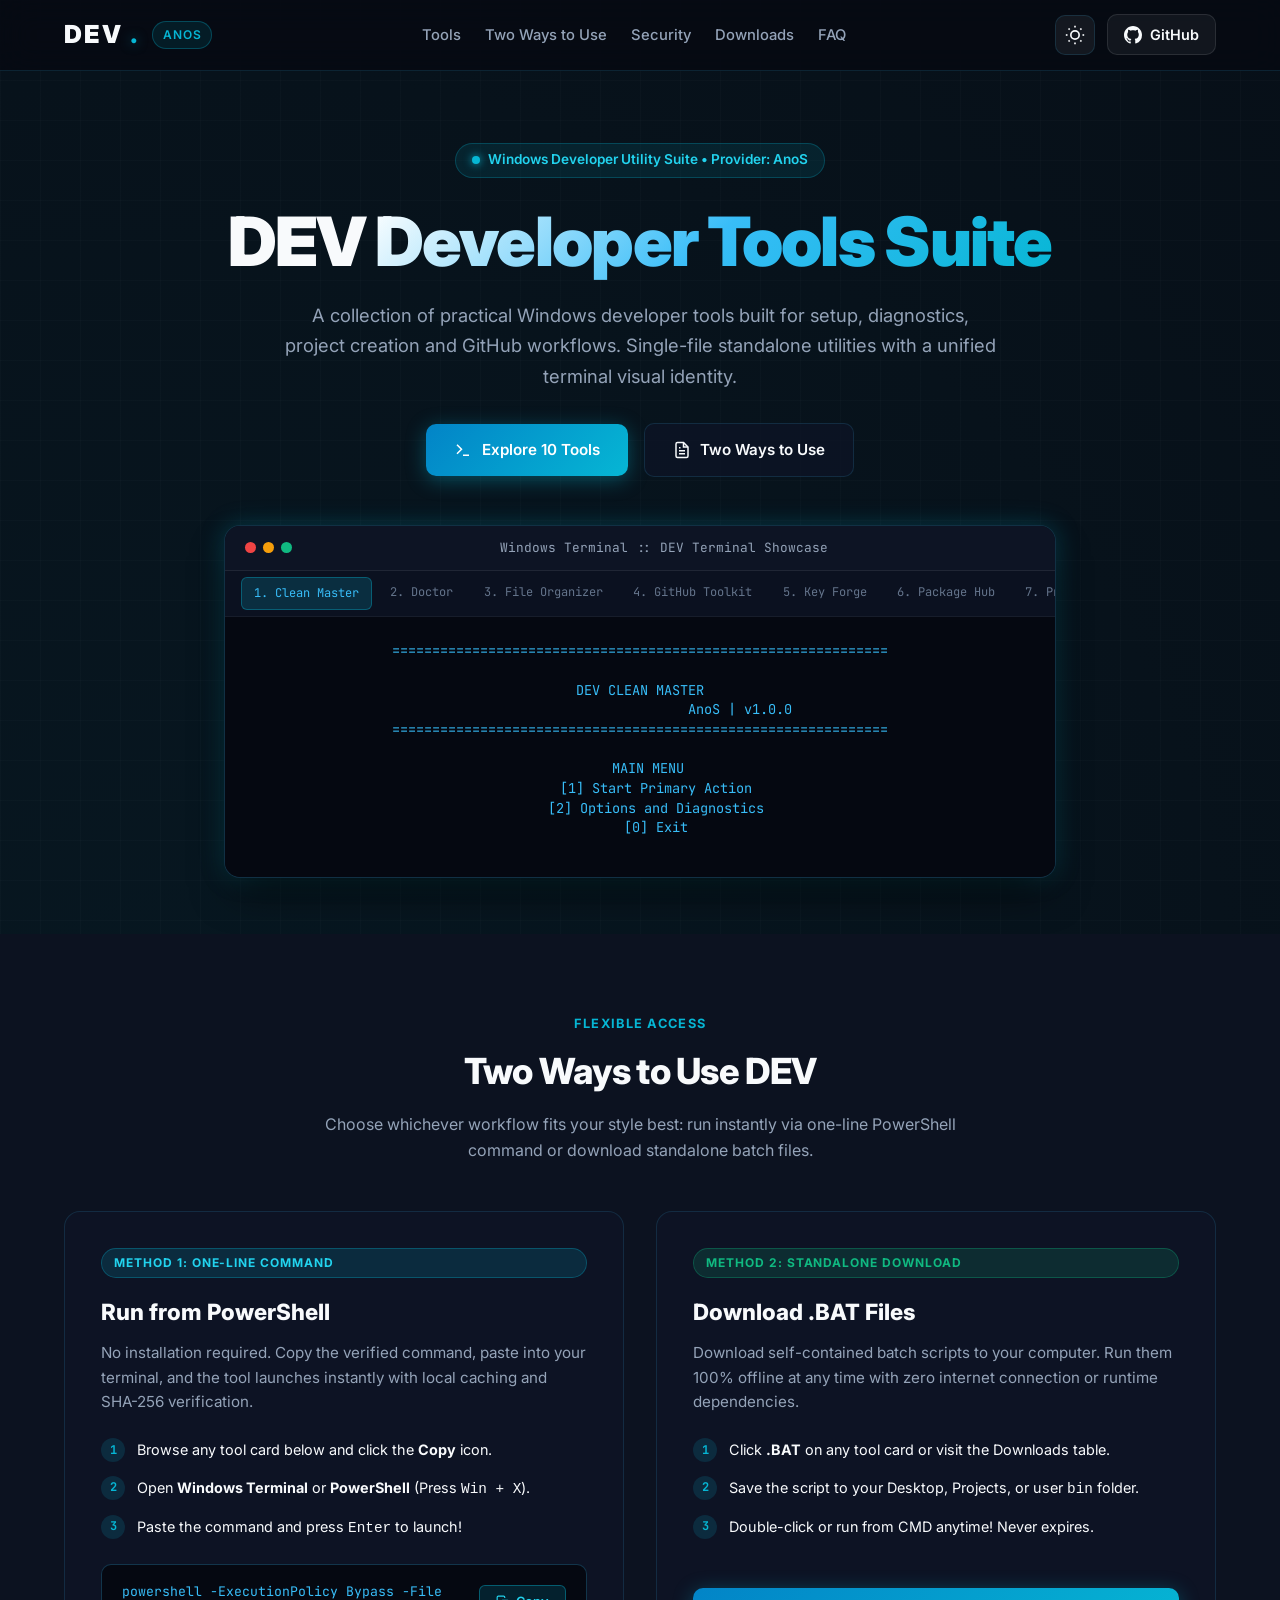
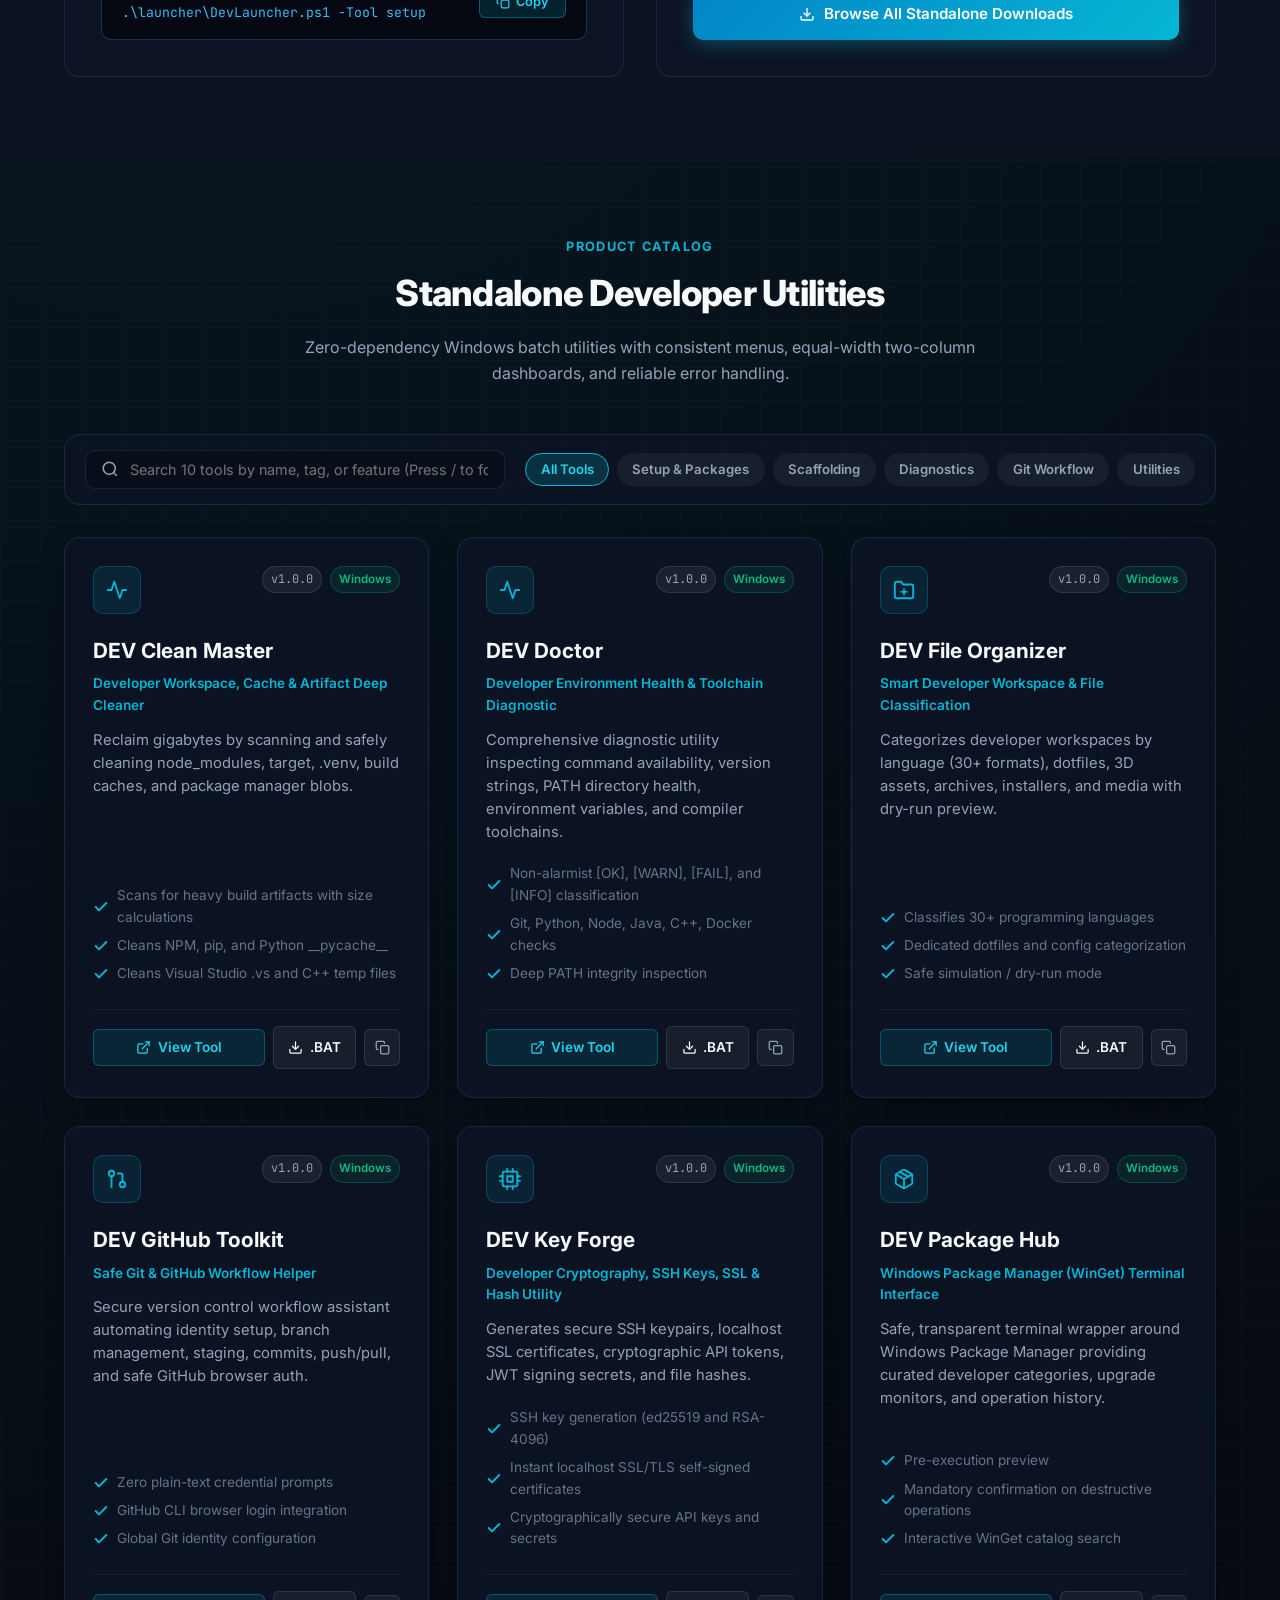
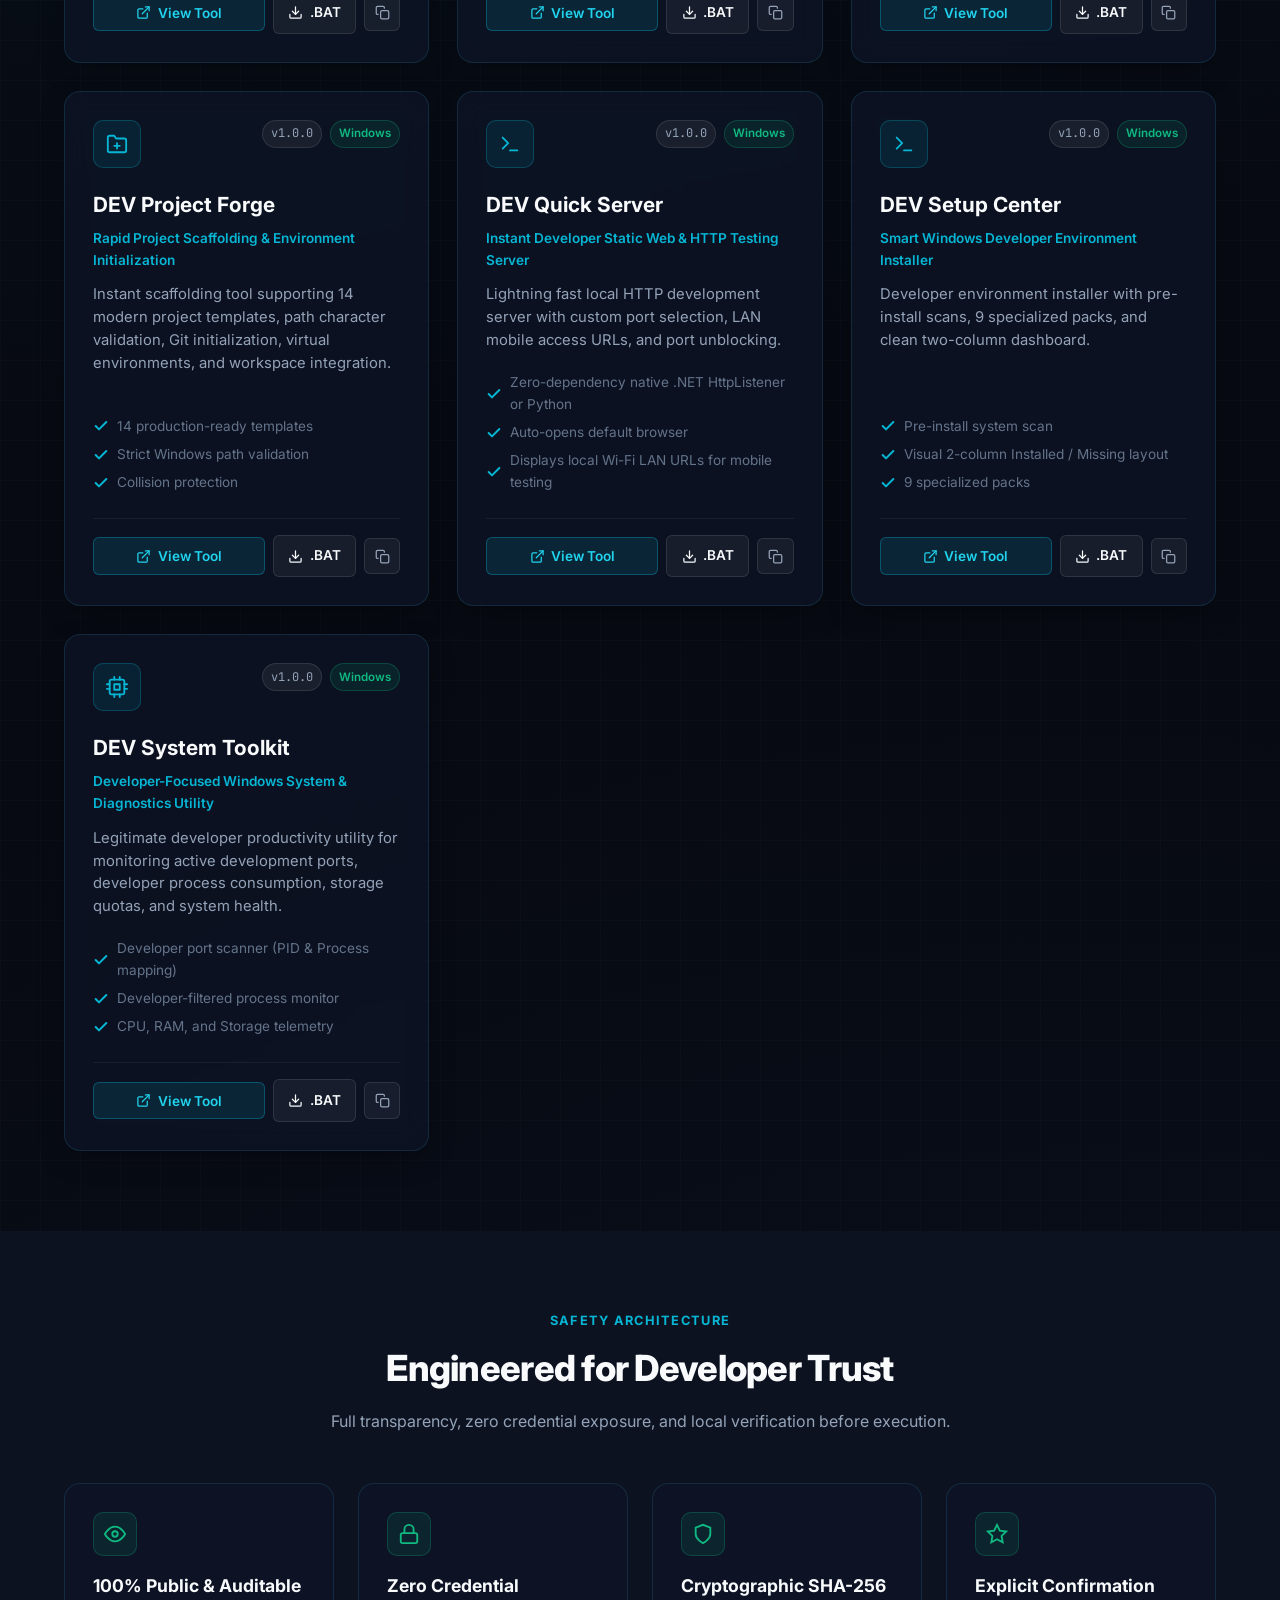
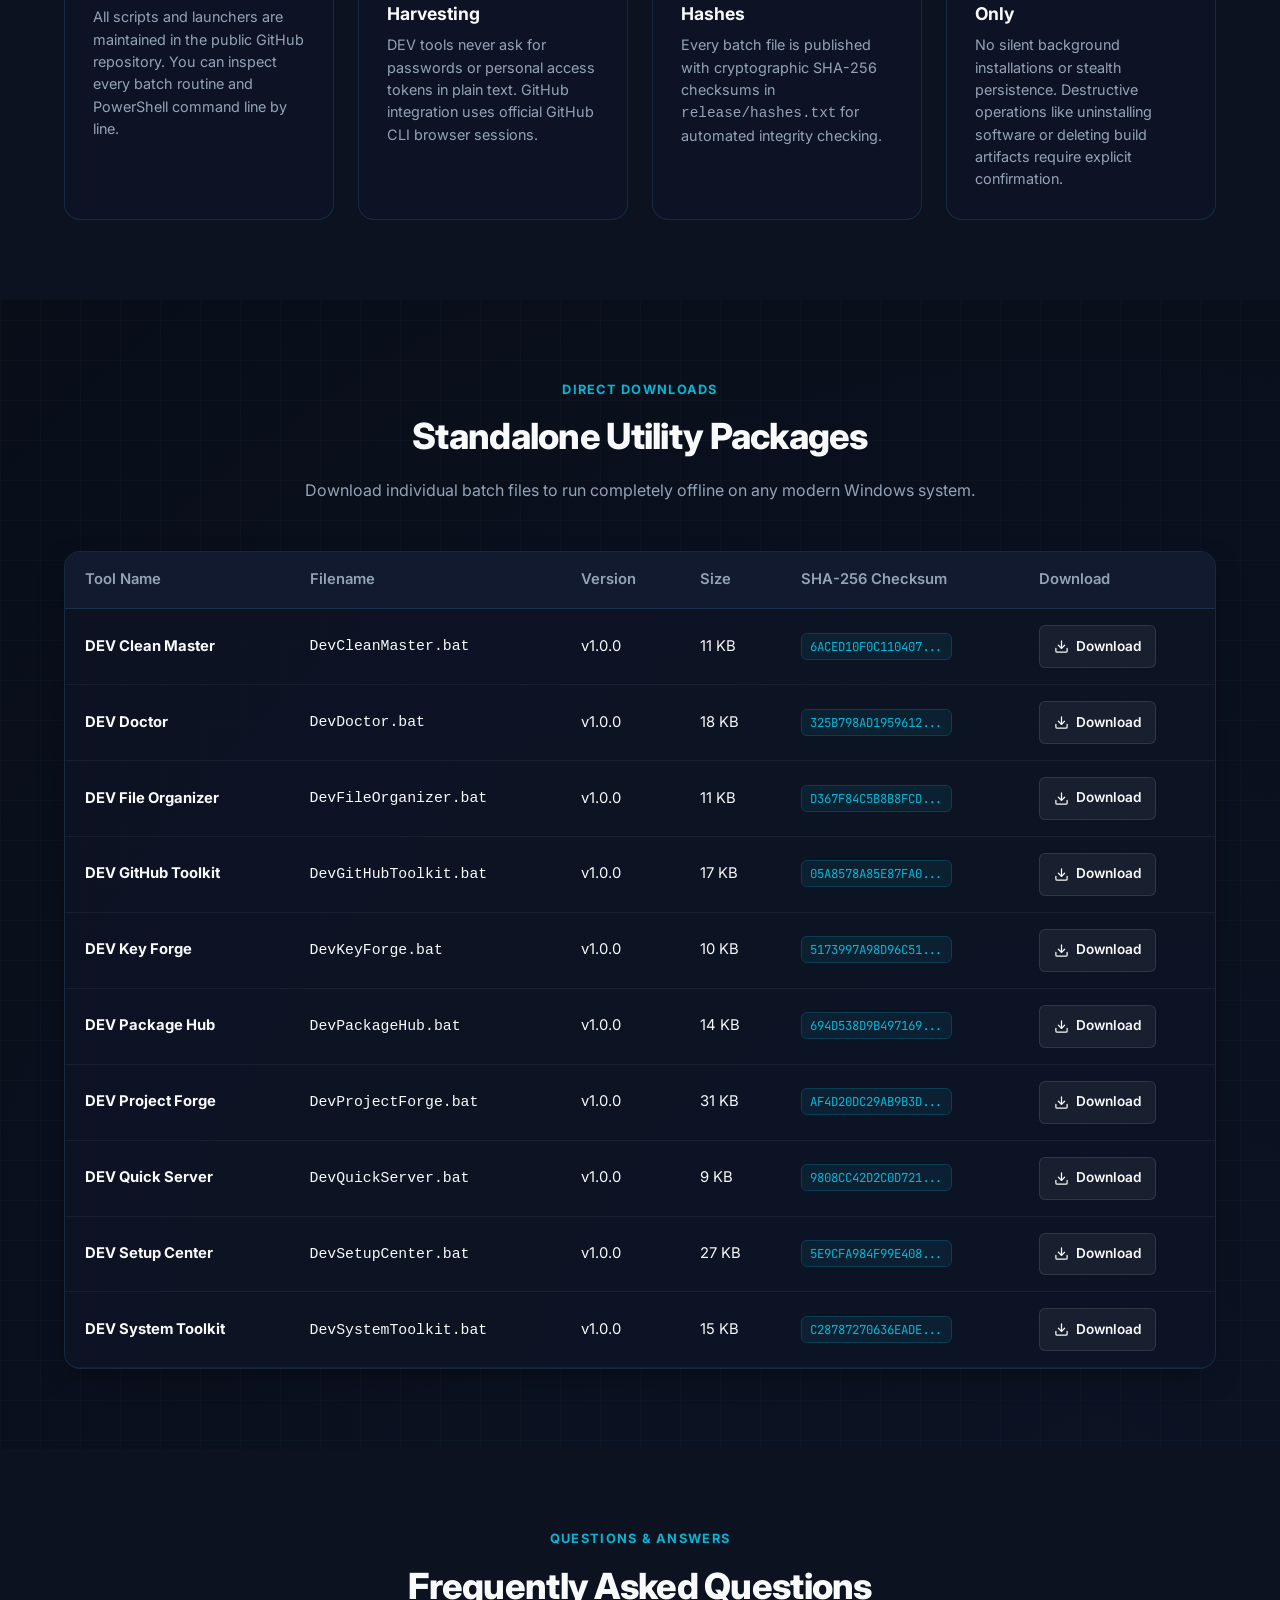
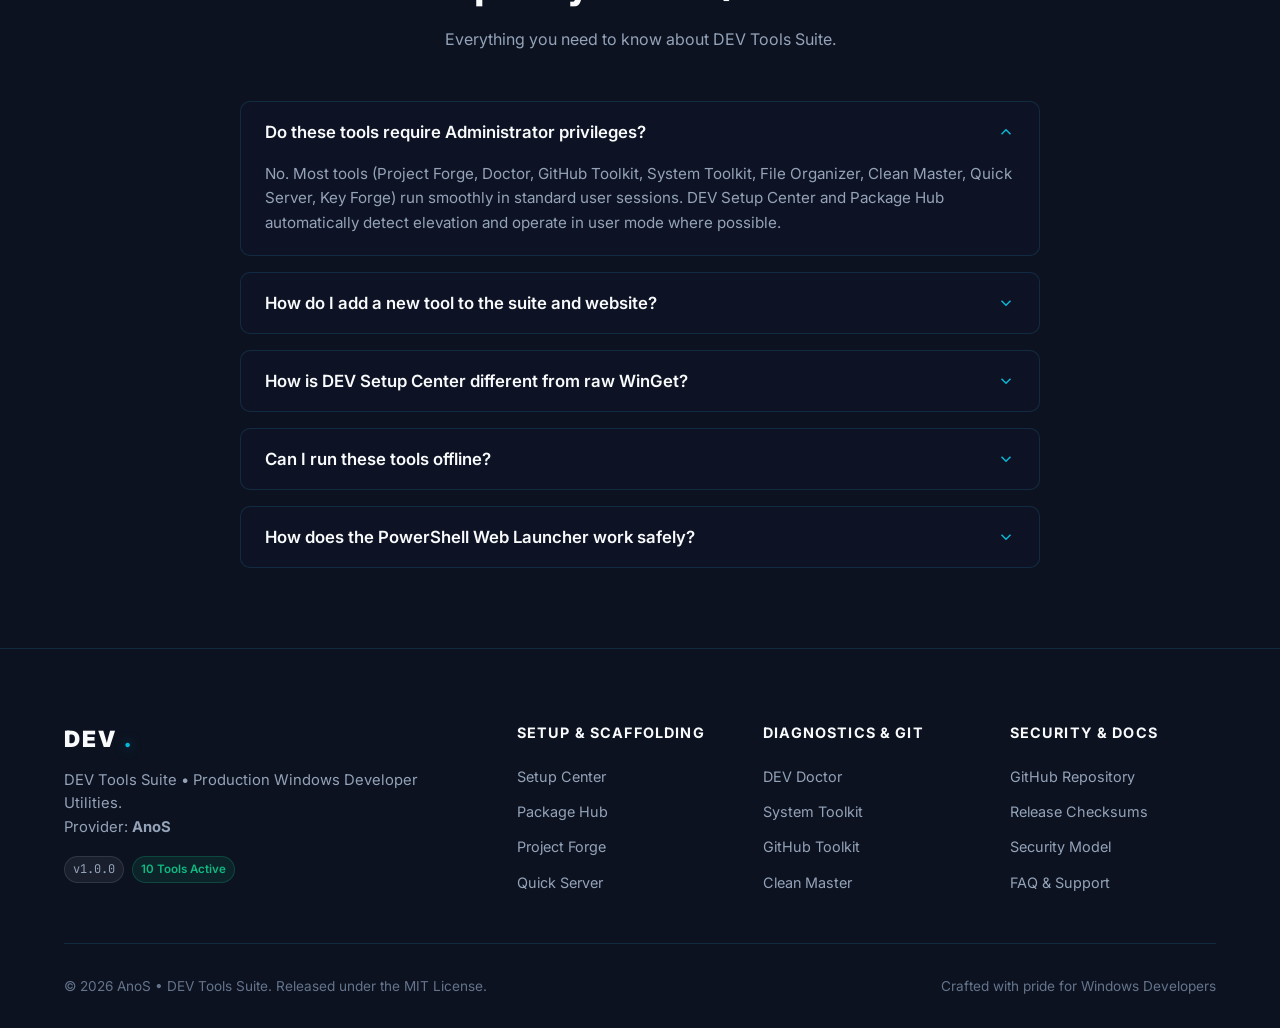
==== commit afc1f18a: "chore: configure repository remote commands and launcher endpoints for shreyashmane-dev/dev-tools-su" ====
--- a/site/index.html
+++ b/site/index.html
@@ -7,11 +7,11 @@
   <meta name="description" content="A collection of practical, production Windows developer tools built for automated setup, diagnostics, project creation and GitHub workflows. Single-file standalone BAT utilities with unified terminal design.">
   <meta name="keywords" content="windows developer tools, batch scripts, winget installer, dev doctor, project generator, github workflow, file organizer, clean master, dev tools suite, AnoS">
   <meta name="author" content="AnoS">
-  <link rel="canonical" href="https://anos.github.io/DevToolsSuite/">
+  <link rel="canonical" href="https://shreyashmane-dev.github.io/dev-tools-suite/">
 
   <!-- Open Graph / Facebook -->
   <meta property="og:type" content="website">
-  <meta property="og:url" content="https://anos.github.io/DevToolsSuite/">
+  <meta property="og:url" content="https://shreyashmane-dev.github.io/dev-tools-suite/">
   <meta property="og:title" content="DEV Tools Suite :: Production Windows Developer Utilities">
   <meta property="og:description" content="High-performance developer tools for Windows: setup, diagnostics, project scaffolding, and GitHub workflow automation. Standalone zero-dependency utilities.">
 
@@ -75,7 +75,7 @@
           <svg width="20" height="20" viewBox="0 0 24 24" fill="none" stroke="currentColor" stroke-width="2"><circle cx="12" cy="12" r="5"></circle><line x1="12" y1="1" x2="12" y2="3"></line><line x1="12" y1="21" x2="12" y2="23"></line><line x1="4.22" y1="4.22" x2="5.64" y2="5.64"></line><line x1="18.36" y1="18.36" x2="19.78" y2="19.78"></line><line x1="1" y1="12" x2="3" y2="12"></line><line x1="21" y1="12" x2="23" y2="12"></line><line x1="4.22" y1="19.78" x2="5.64" y2="18.36"></line><line x1="18.36" y1="5.64" x2="19.78" y2="4.22"></line></svg>
         </button>
 
-        <a href="https://github.com/AnoS/DevToolsSuite" target="_blank" rel="noopener noreferrer" class="nav-cta">
+        <a href="https://github.com/shreyashmane-dev/dev-tools-suite" target="_blank" rel="noopener noreferrer" class="nav-cta">
           <svg width="18" height="18" viewBox="0 0 24 24" fill="currentColor"><path d="M12 0C5.37 0 0 5.37 0 12c0 5.31 3.435 9.795 8.205 11.385.6.105.825-.255.825-.57 0-.285-.015-1.23-.015-2.235-3.015.555-3.795-.735-4.035-1.41-.135-.345-.72-1.41-1.23-1.695-.42-.225-1.02-.78-.015-.795.945-.015 1.62.87 1.845 1.23 1.08 1.815 2.805 1.305 3.495.99.105-.78.42-1.305.765-1.605-2.67-.3-5.46-1.335-5.46-5.925 0-1.305.465-2.385 1.23-3.225-.12-.3-.54-1.53.12-3.18 0 0 1.005-.315 3.3 1.23.96-.27 1.98-.405 3-.405s2.04.135 3 .405c2.295-1.56 3.3-1.23 3.3-1.23.66 1.65.24 2.88.12 3.18.765.84 1.23 1.905 1.23 3.225 0 4.605-2.805 5.625-5.475 5.925.435.375.81 1.095.81 2.22 0 1.605-.015 2.895-.015 3.3 0 .315.225.69.825.57A12.02 12.02 0 0024 12c0-6.63-5.37-12-12-12z"/></svg>
           GitHub
         </a>
@@ -165,7 +165,7 @@
           </ul>
           <div class="ps-command-box" style="margin-top: auto;">
             <span class="ps-command-text">powershell -ExecutionPolicy Bypass -File .\launcher\DevLauncher.ps1 -Tool setup</span>
-            <button class="btn-copy-command" onclick="copyPowerShell(this, 'powershell -ExecutionPolicy Bypass -Command \"$f=\\\"$env:TEMP\\DevLauncher.ps1\\\"; [Net.ServicePointManager]::SecurityProtocol = [Net.SecurityProtocolType]::Tls12; Invoke-WebRequest -Uri \'https://raw.githubusercontent.com/AnoS/DevToolsSuite/main/launcher/DevLauncher.ps1\' -OutFile $f; & $f -Tool setup; Remove-Item -Force $f\"')">
+            <button class="btn-copy-command" onclick="copyPowerShell(this, 'powershell -ExecutionPolicy Bypass -Command &quot;$f=\&quot;$env:TEMP\\DevLauncher.ps1\&quot;; [Net.ServicePointManager]::SecurityProtocol = [Net.SecurityProtocolType]::Tls12; Invoke-WebRequest -Uri \'https://raw.githubusercontent.com/shreyashmane-dev/dev-tools-suite/main/launcher/DevLauncher.ps1\' -OutFile $f; &amp; $f -Tool setup; Remove-Item -Force $f&quot;')">
               <svg width="14" height="14" viewBox="0 0 24 24" fill="none" stroke="currentColor" stroke-width="2"><rect x="9" y="9" width="13" height="13" rx="2" ry="2"></rect><path d="M5 15H4a2 2 0 0 1-2-2V4a2 2 0 0 1 2-2h9a2 2 0 0 1 2 2v1"></path></svg>
               Copy
             </button>
@@ -481,7 +481,7 @@
         <div class="footer-col">
           <h4>Security & Docs</h4>
           <ul>
-            <li><a href="https://github.com/AnoS/DevToolsSuite" target="_blank" rel="noopener noreferrer">GitHub Repository</a></li>
+            <li><a href="https://github.com/shreyashmane-dev/dev-tools-suite" target="_blank" rel="noopener noreferrer">GitHub Repository</a></li>
             <li><a href="#downloads">Release Checksums</a></li>
             <li><a href="#security">Security Model</a></li>
             <li><a href="#faq">FAQ & Support</a></li>
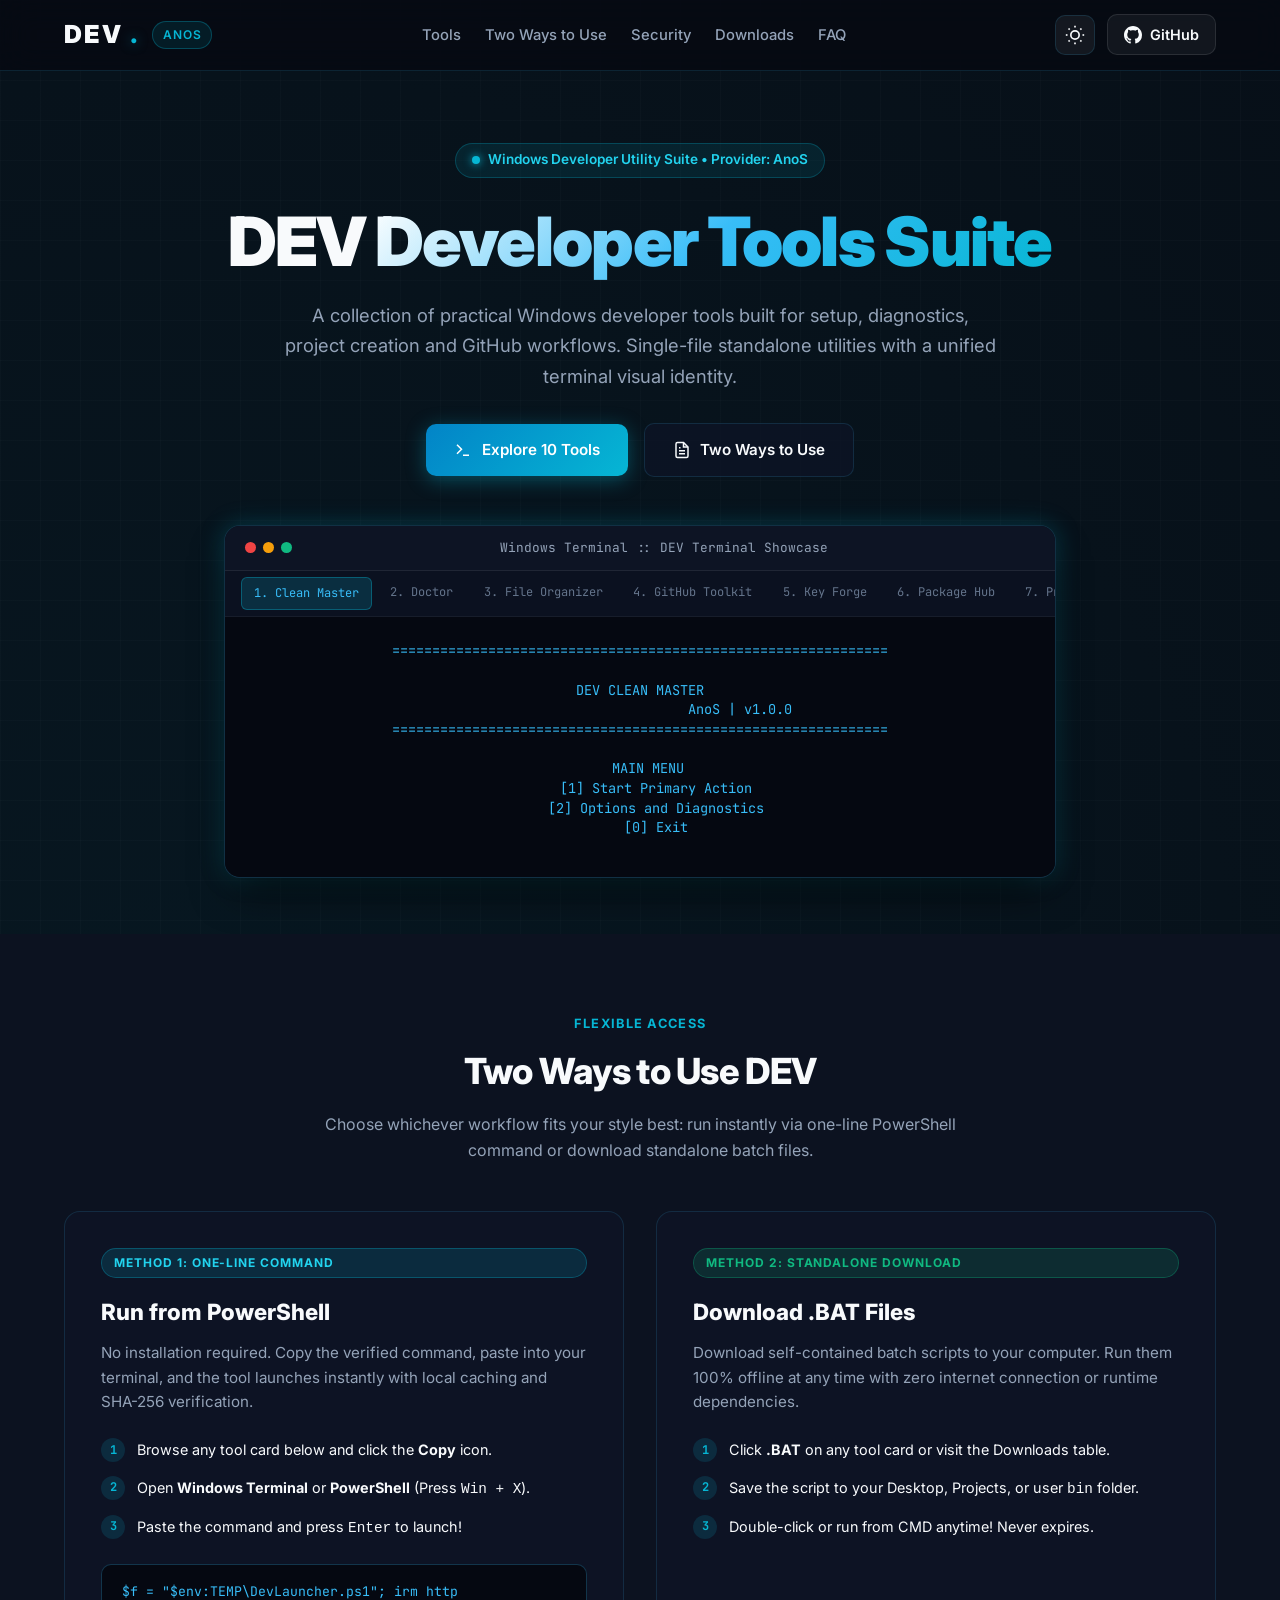
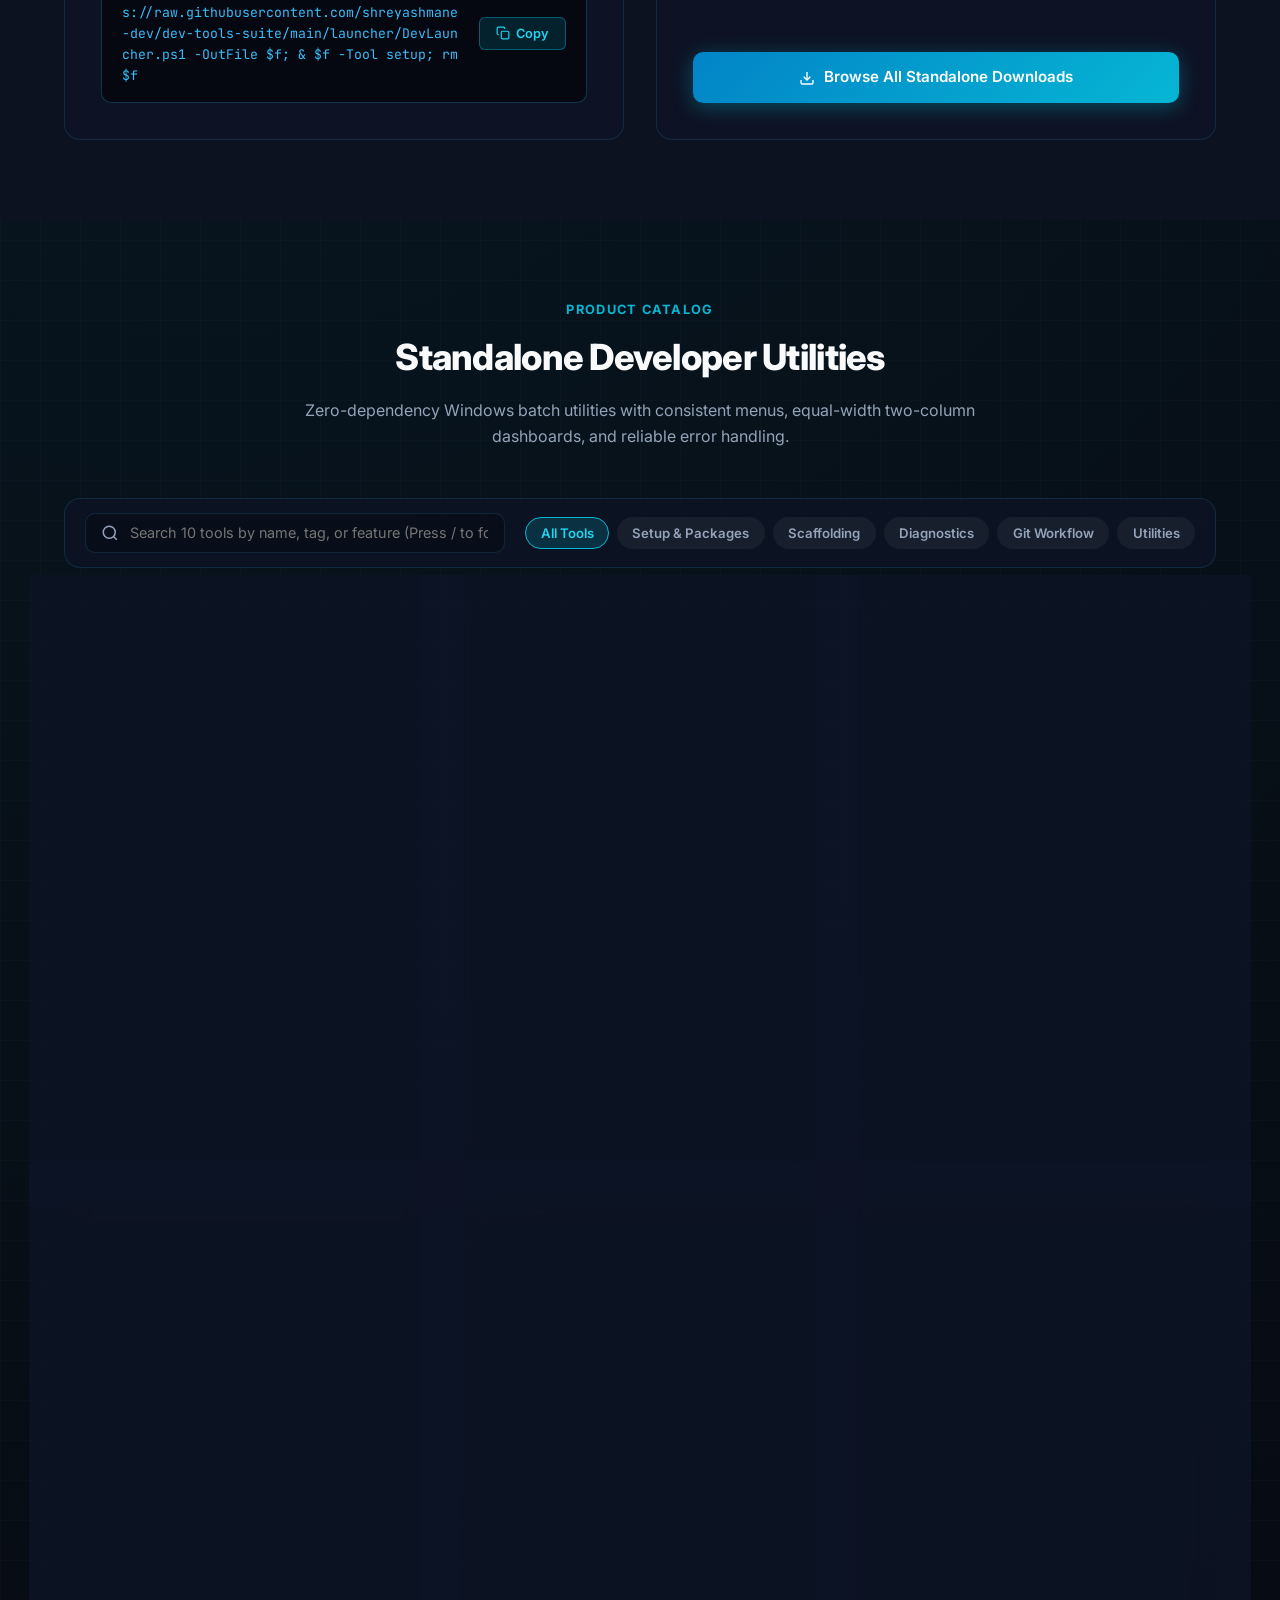
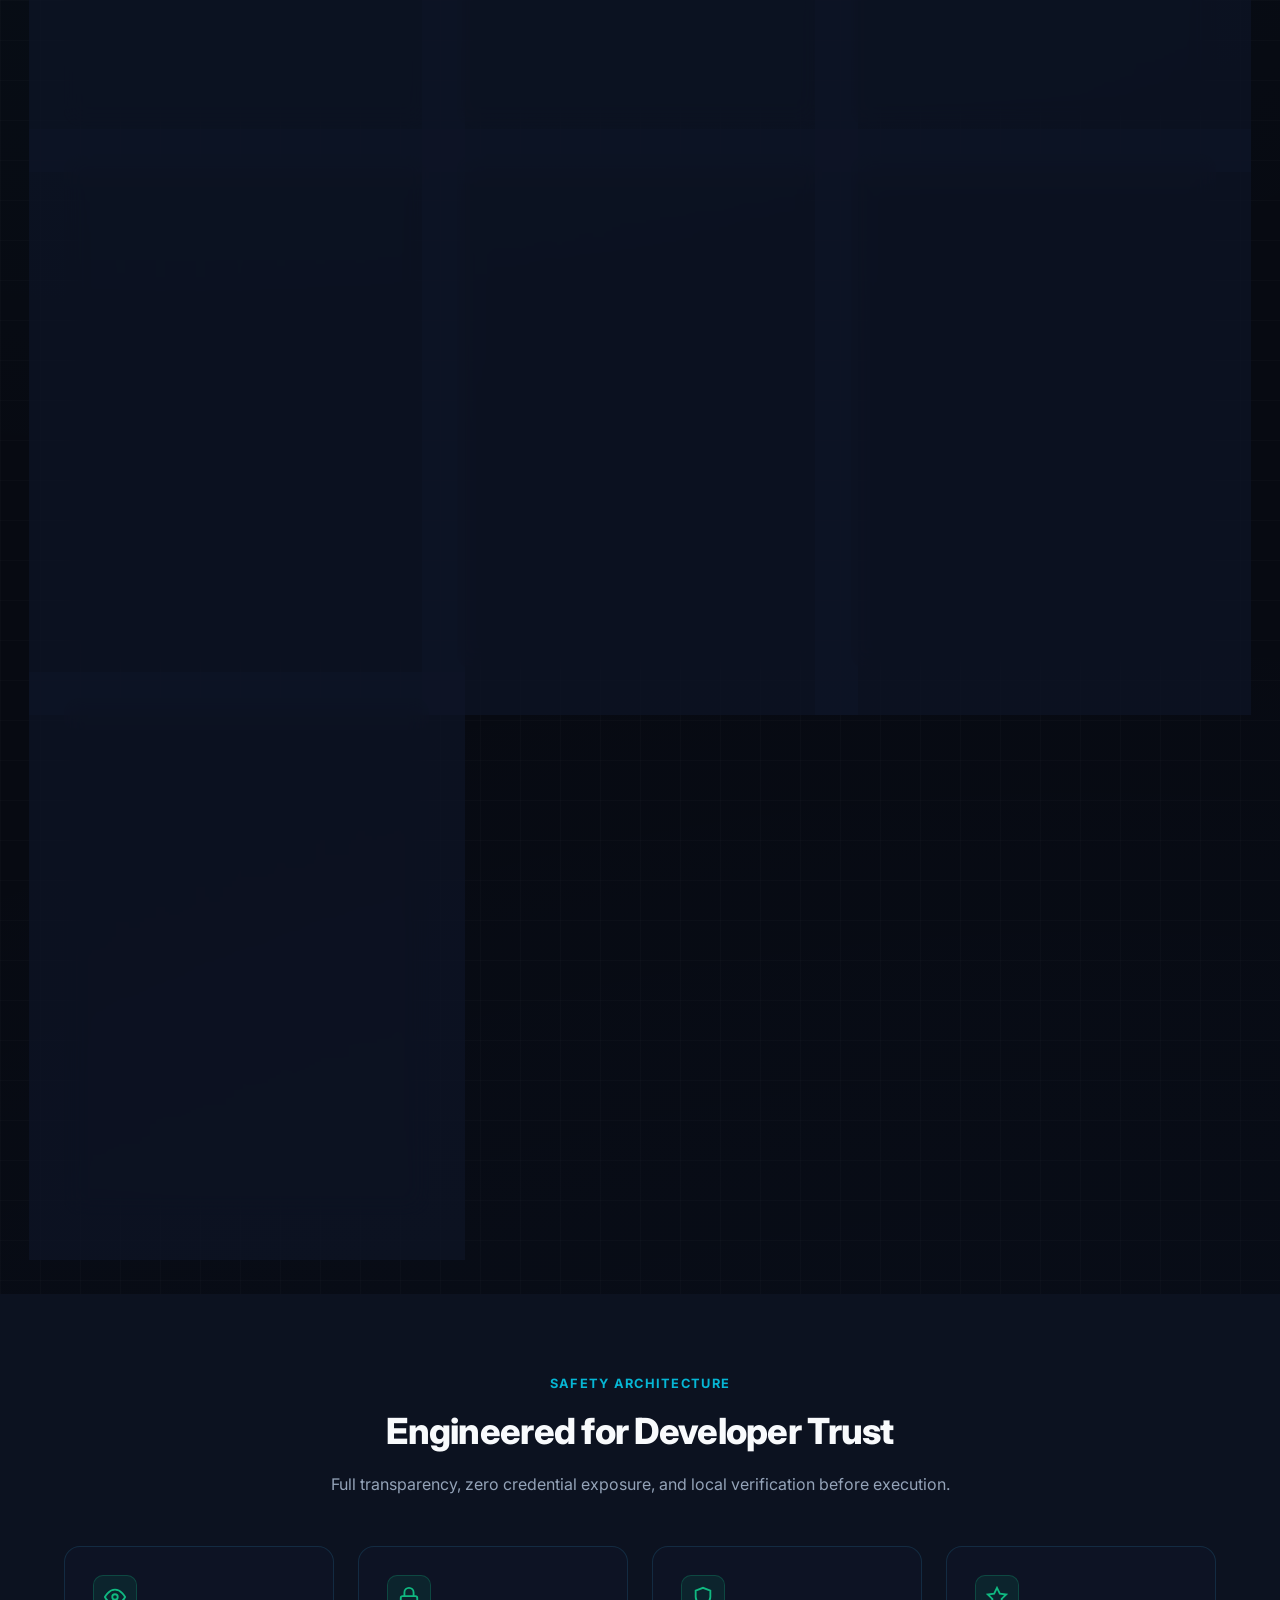
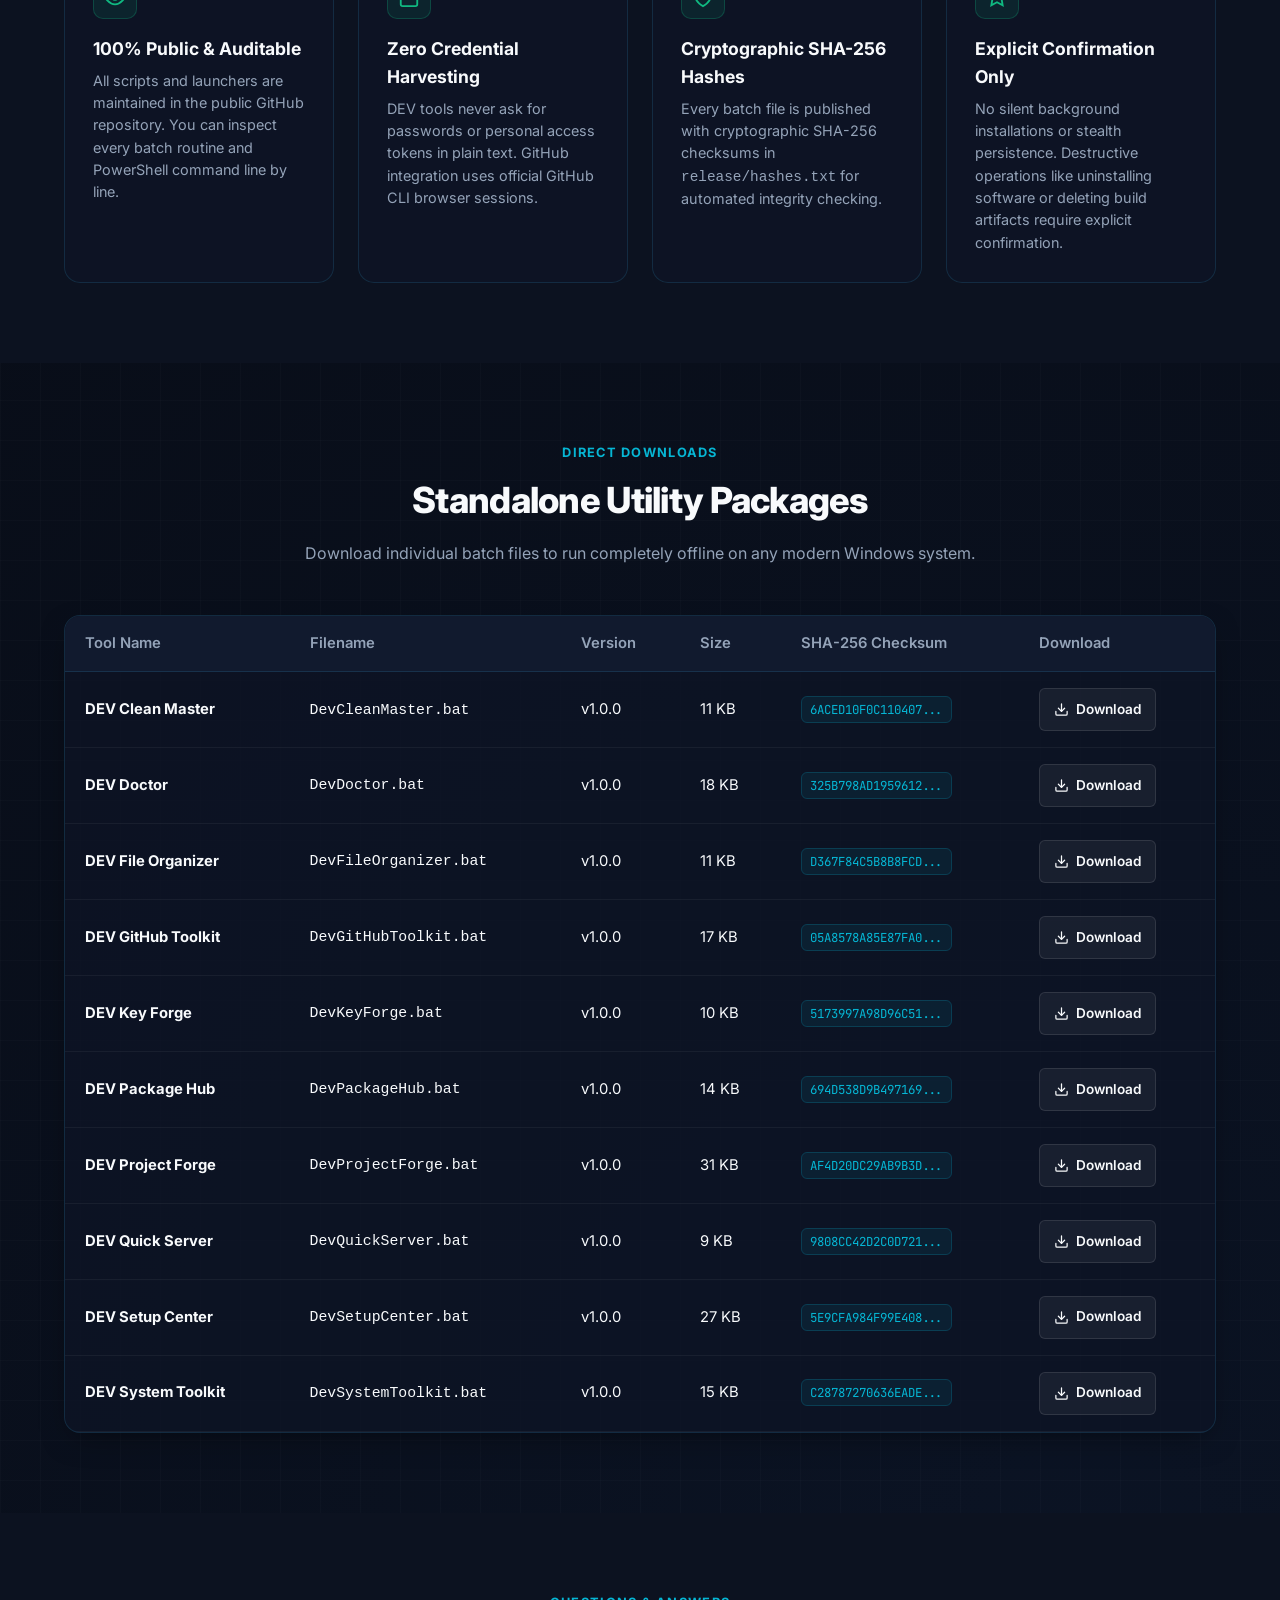
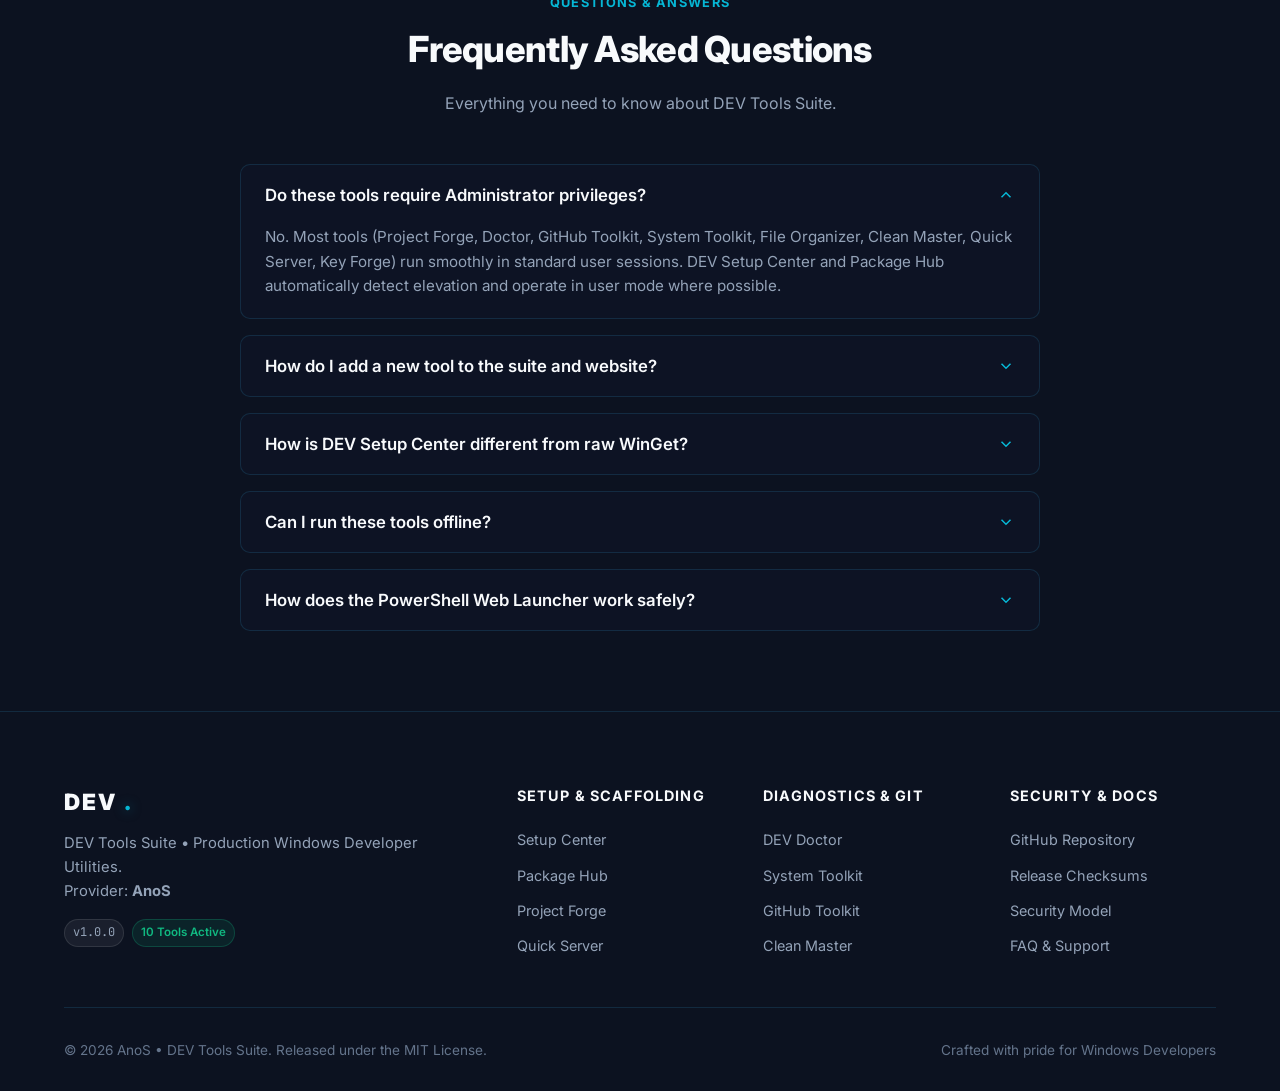
==== commit 60bf0b68: "fix: simplify and quote-protect PowerShell and CMD one-liner launch commands" ====
--- a/site/index.html
+++ b/site/index.html
@@ -164,8 +164,8 @@
             </li>
           </ul>
           <div class="ps-command-box" style="margin-top: auto;">
-            <span class="ps-command-text">powershell -ExecutionPolicy Bypass -File .\launcher\DevLauncher.ps1 -Tool setup</span>
-            <button class="btn-copy-command" onclick="copyPowerShell(this, 'powershell -ExecutionPolicy Bypass -Command &quot;$f=\&quot;$env:TEMP\\DevLauncher.ps1\&quot;; [Net.ServicePointManager]::SecurityProtocol = [Net.SecurityProtocolType]::Tls12; Invoke-WebRequest -Uri \'https://raw.githubusercontent.com/shreyashmane-dev/dev-tools-suite/main/launcher/DevLauncher.ps1\' -OutFile $f; &amp; $f -Tool setup; Remove-Item -Force $f&quot;')">
+            <span class="ps-command-text">$f = "$env:TEMP\DevLauncher.ps1"; irm https://raw.githubusercontent.com/shreyashmane-dev/dev-tools-suite/main/launcher/DevLauncher.ps1 -OutFile $f; &amp; $f -Tool setup; rm $f</span>
+            <button class="btn-copy-command" onclick="copyPowerShell(this, '$f = &quot;$env:TEMP\\DevLauncher.ps1&quot;; irm https://raw.githubusercontent.com/shreyashmane-dev/dev-tools-suite/main/launcher/DevLauncher.ps1 -OutFile $f; &amp; $f -Tool setup; rm $f')">
               <svg width="14" height="14" viewBox="0 0 24 24" fill="none" stroke="currentColor" stroke-width="2"><rect x="9" y="9" width="13" height="13" rx="2" ry="2"></rect><path d="M5 15H4a2 2 0 0 1-2-2V4a2 2 0 0 1 2-2h9a2 2 0 0 1 2 2v1"></path></svg>
               Copy
             </button>
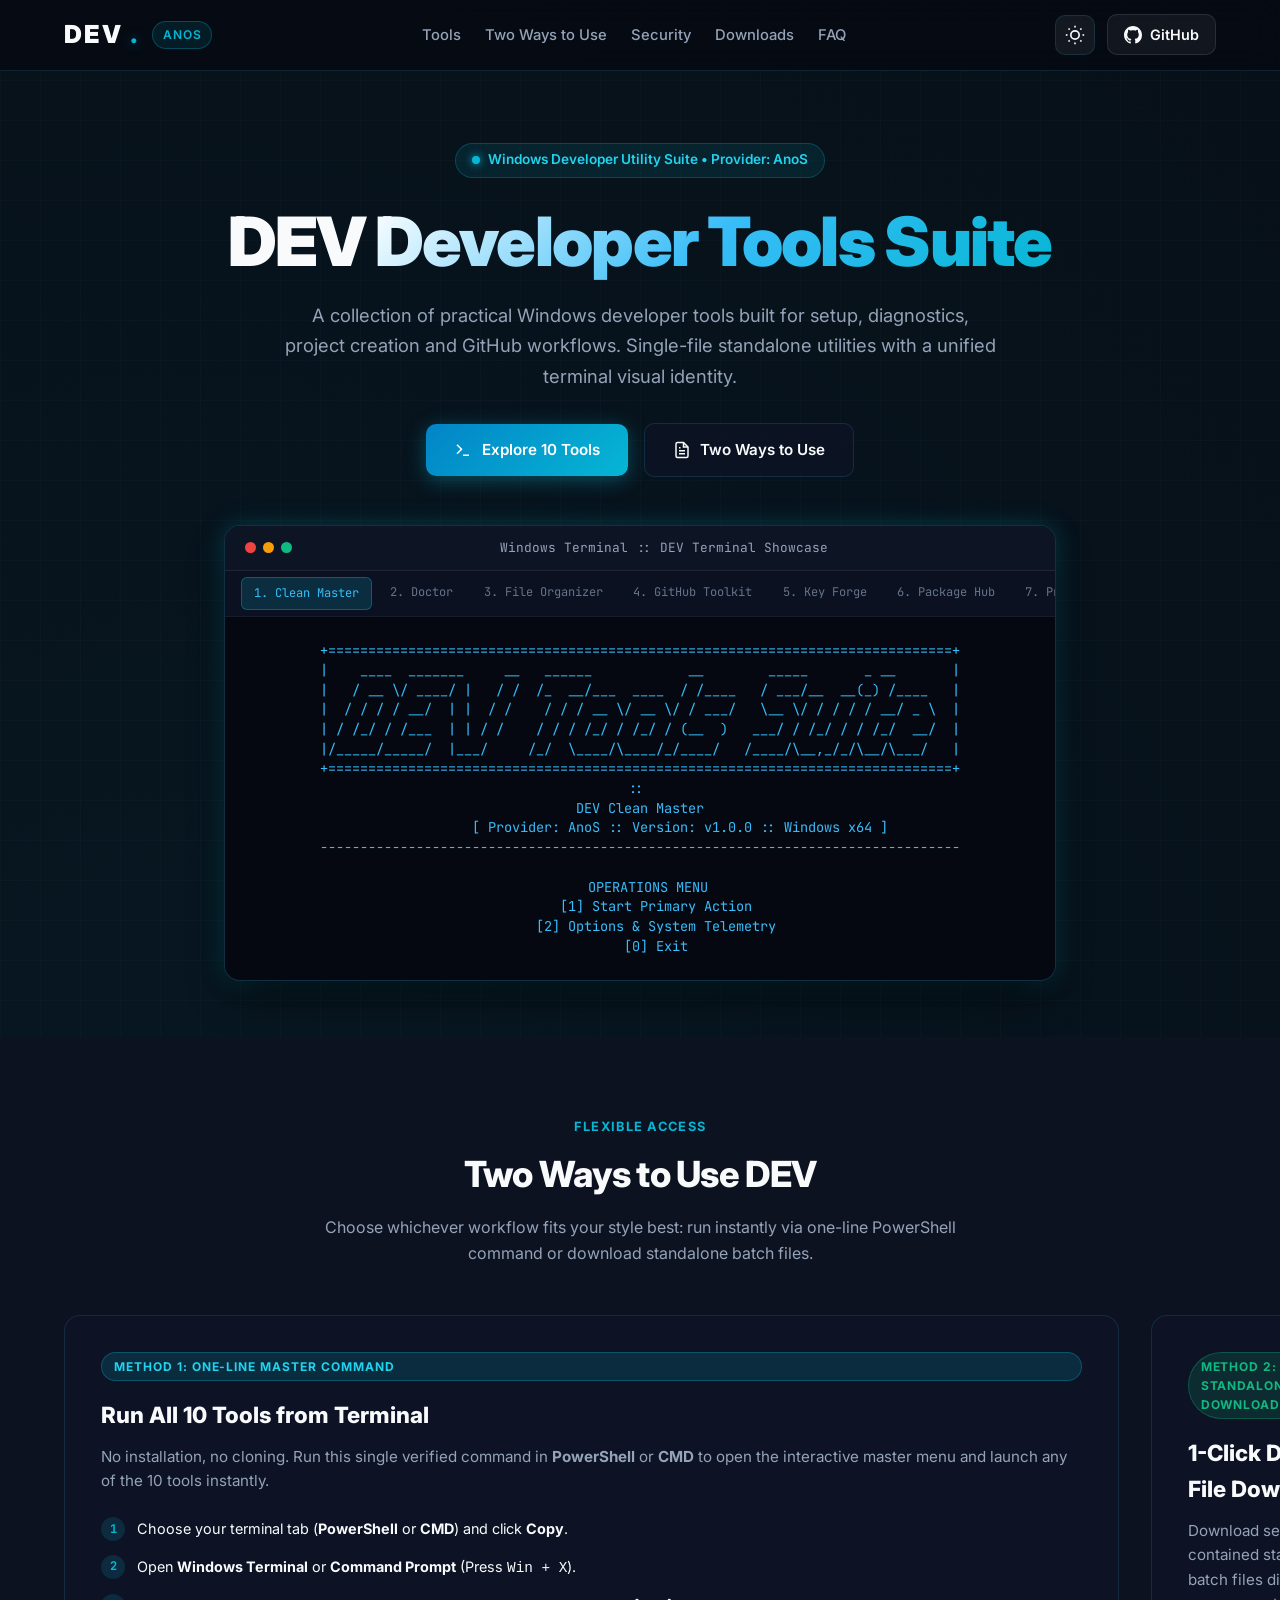
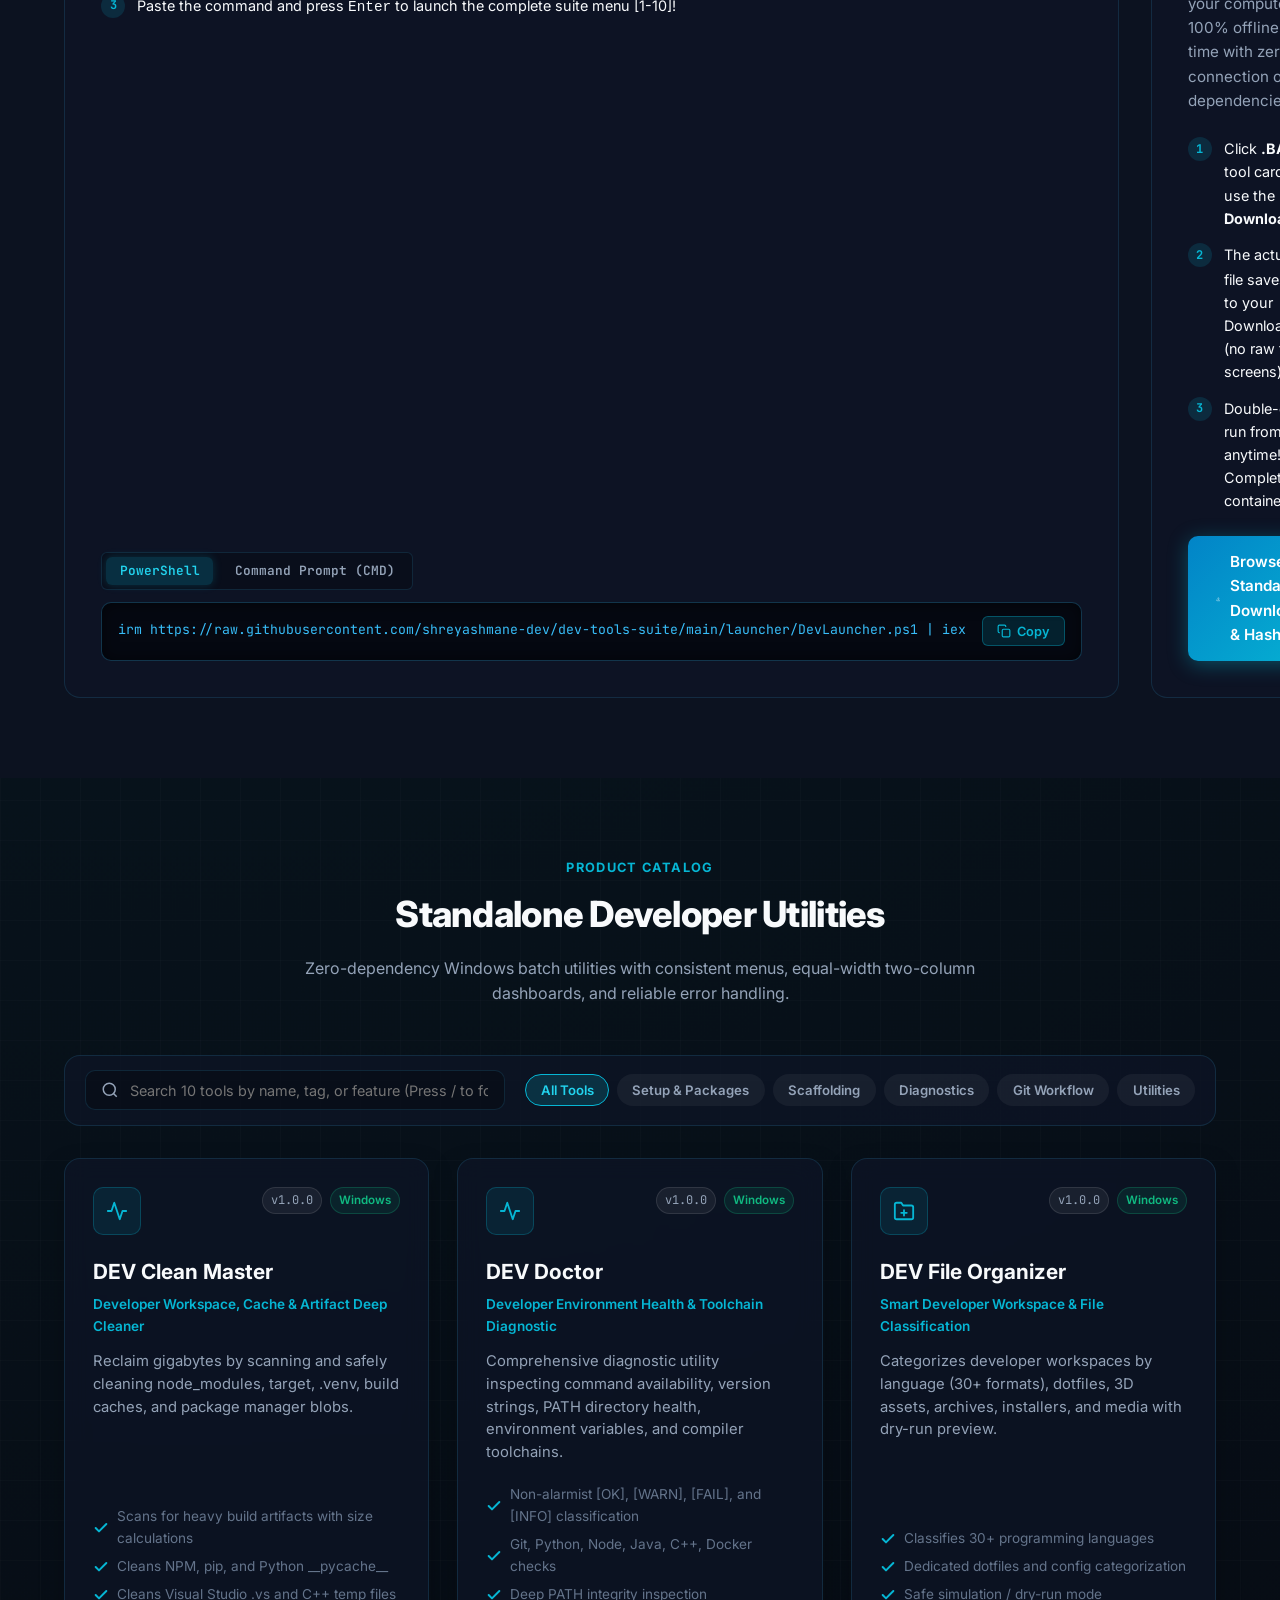
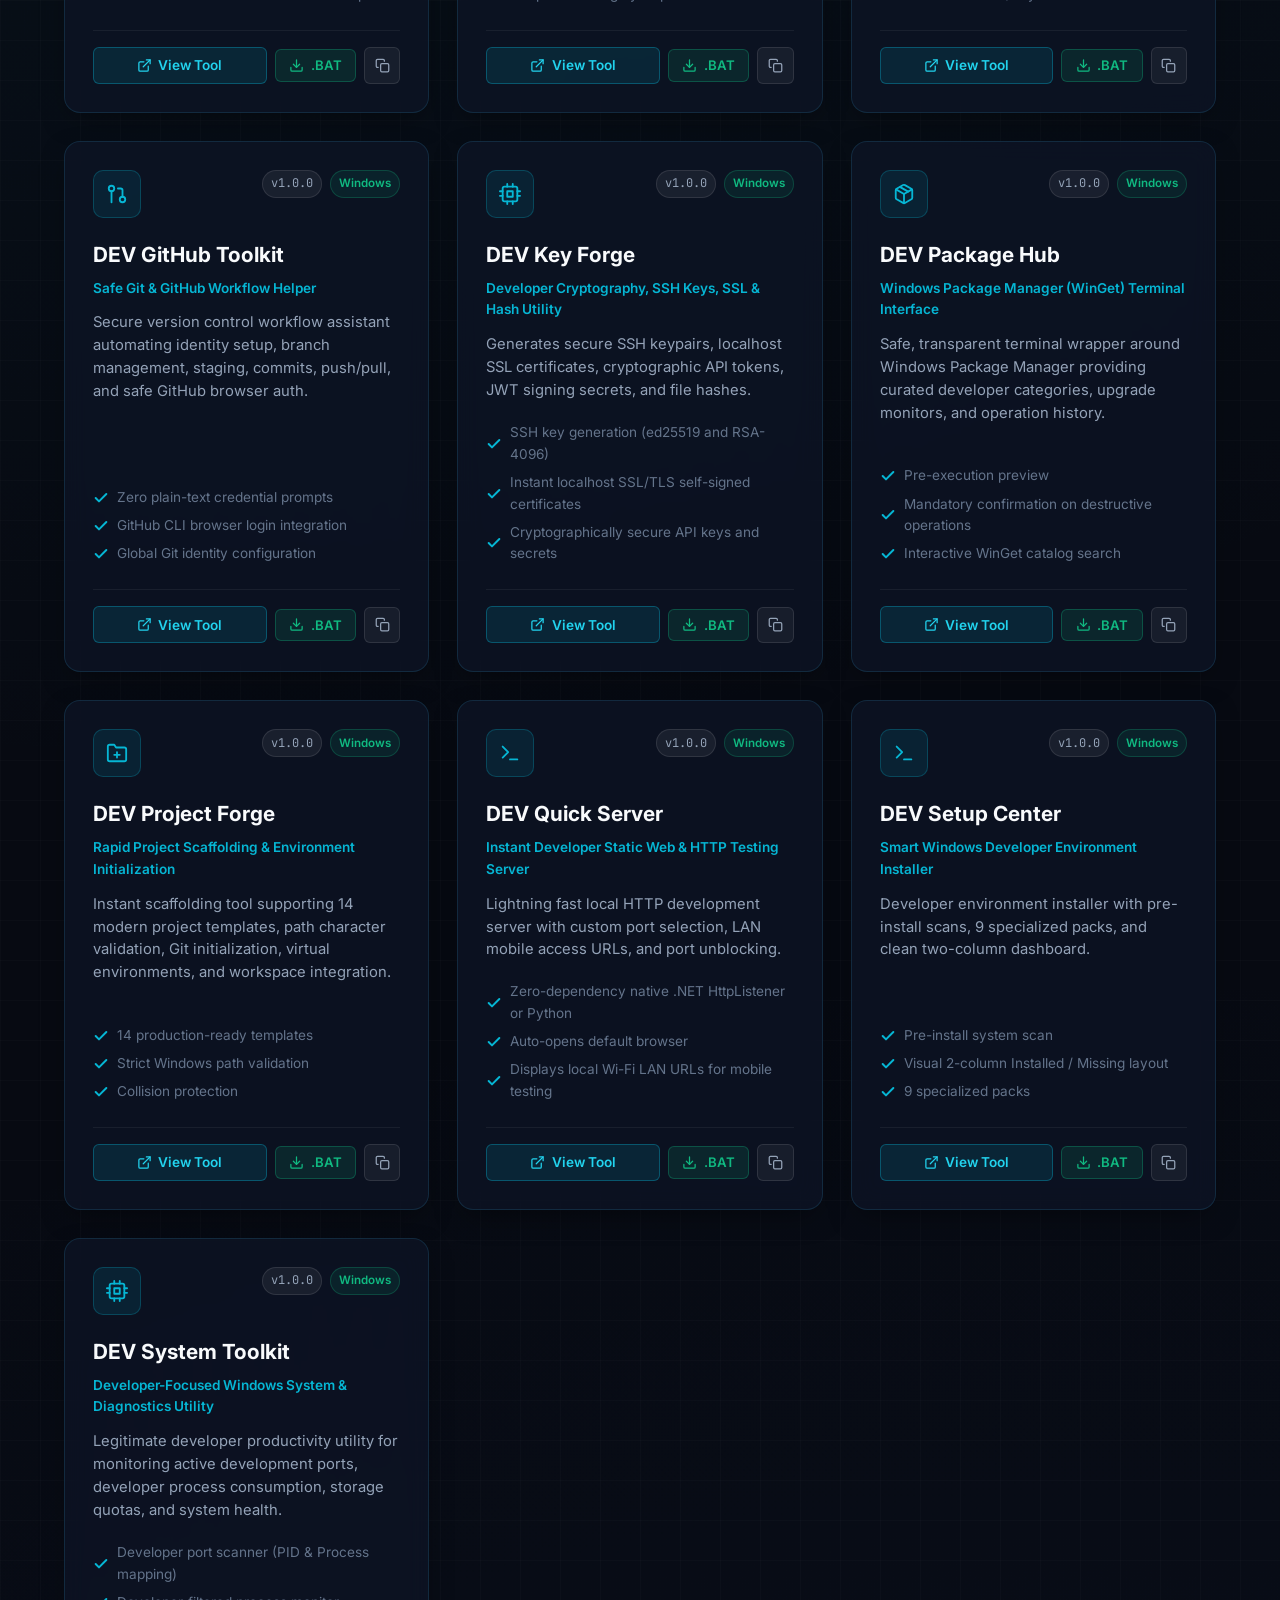
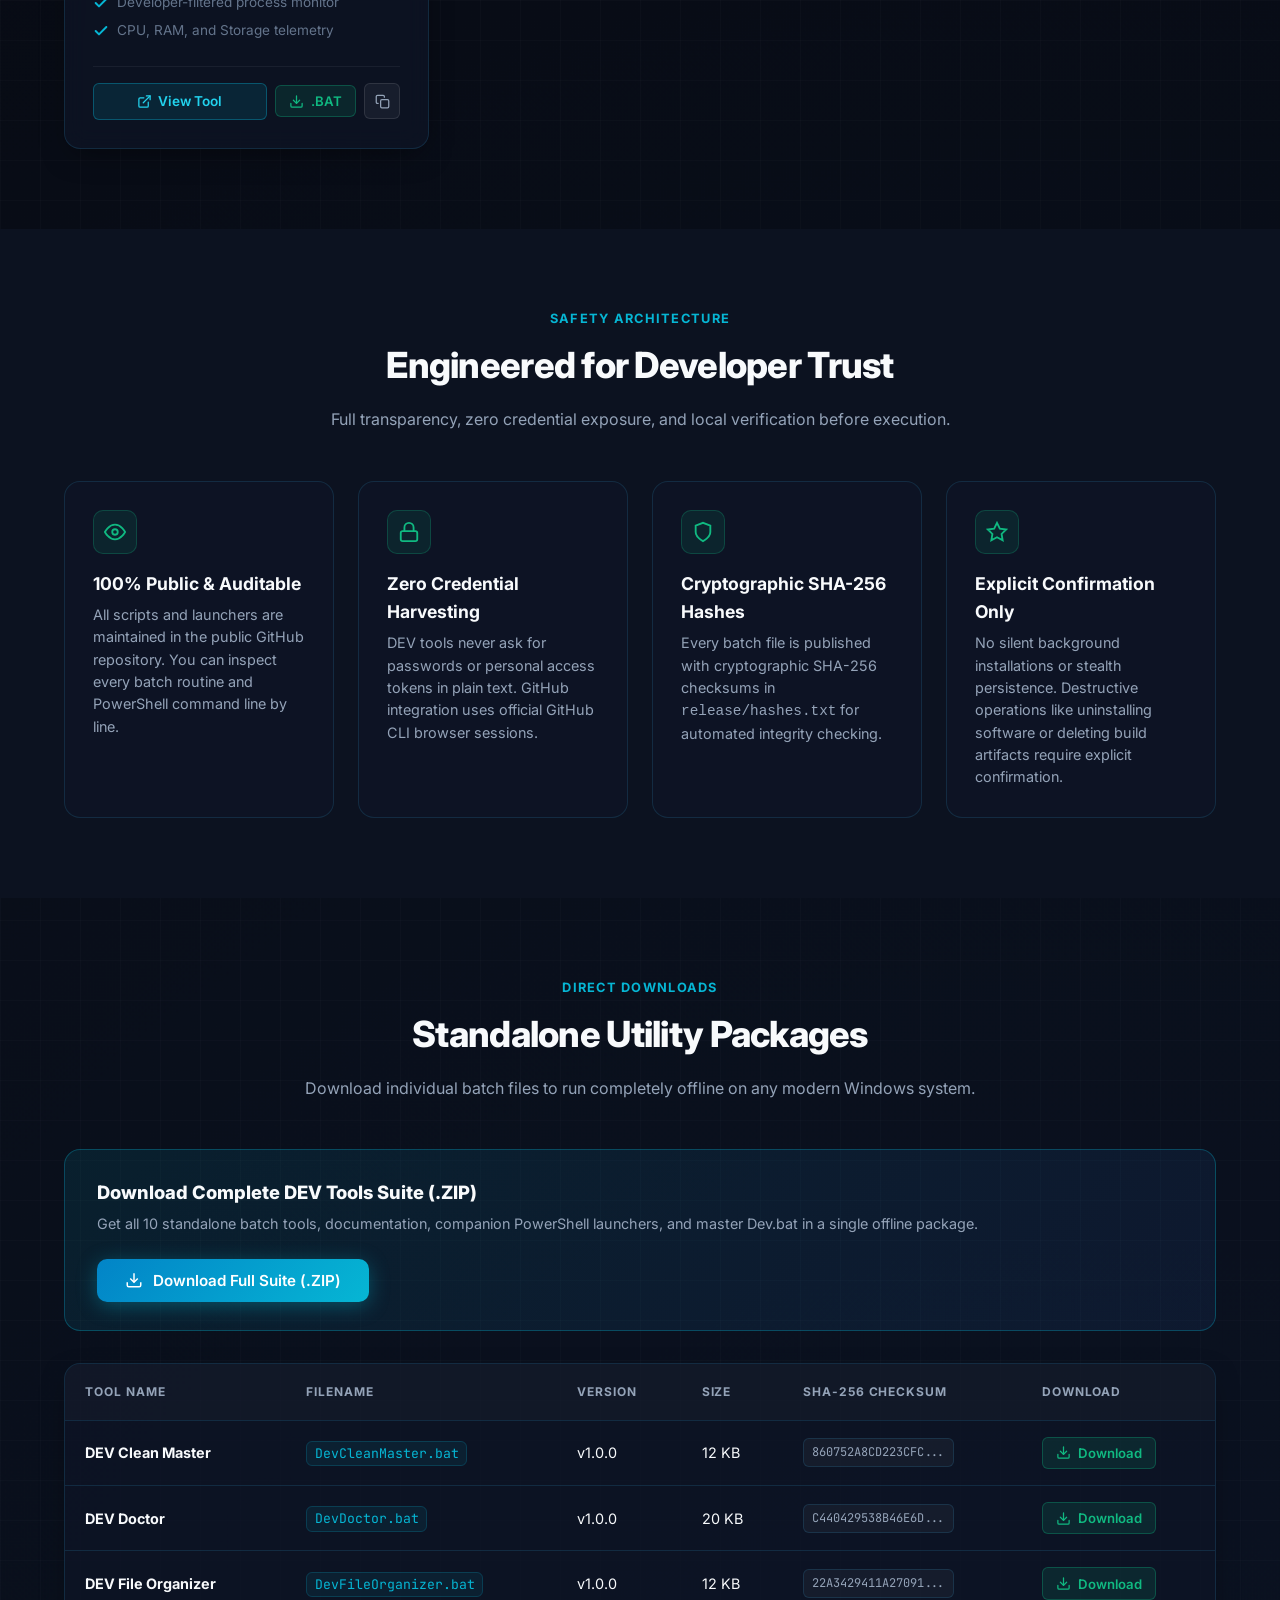
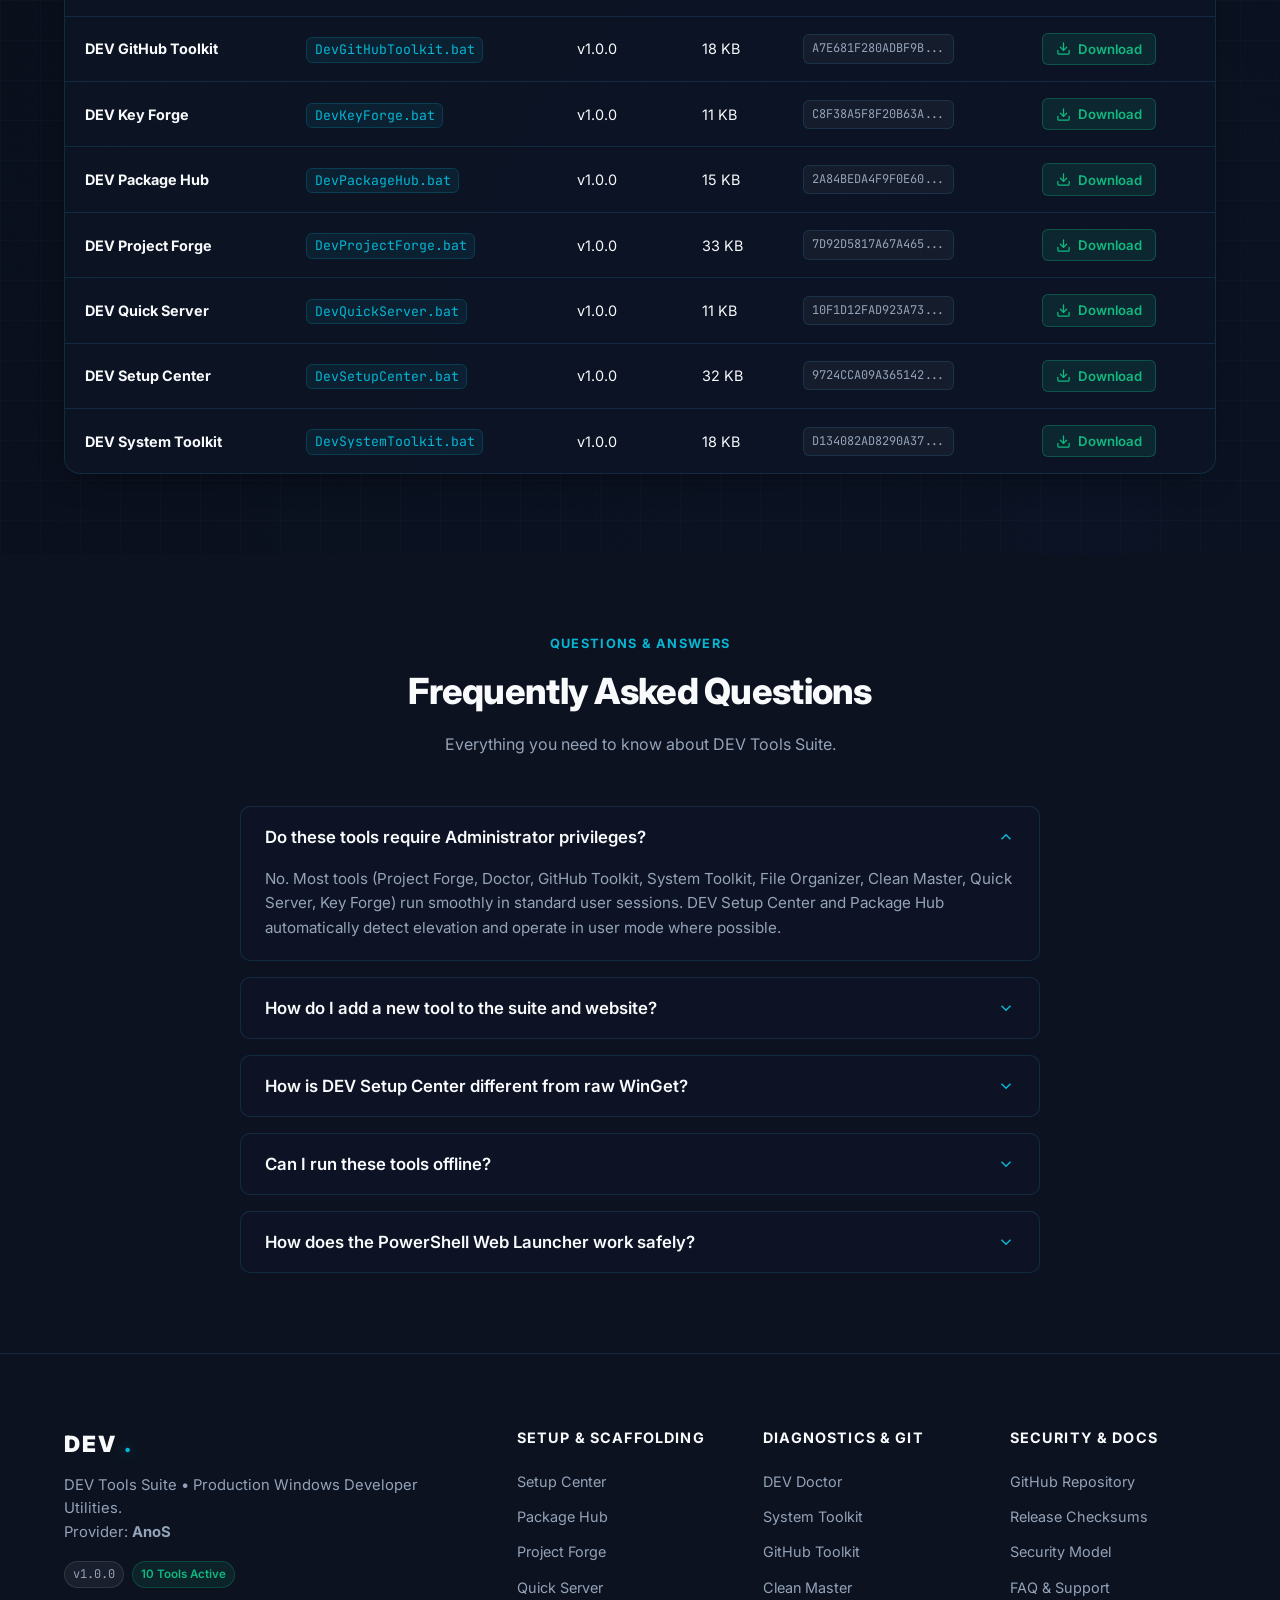
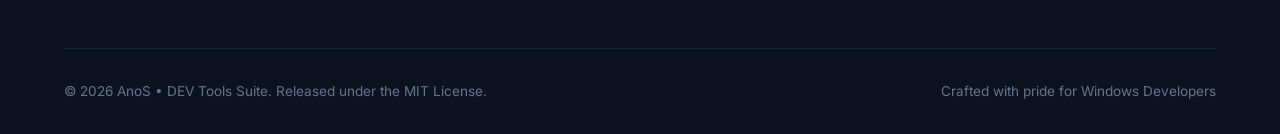
==== commit e772101c: "feat: shorten master launch command for PowerShell/CMD and enable reliable 1-click BAT downloads" ====
--- a/site/index.html
+++ b/site/index.html
@@ -144,59 +144,65 @@
       <div class="two-ways-container">
         <!-- Way 1: Command -->
         <div class="way-box">
-          <span class="way-badge cmd">Method 1: One-Line Command</span>
-          <h3 class="way-title">Run from PowerShell</h3>
+          <span class="way-badge cmd">Method 1: One-Line Master Command</span>
+          <h3 class="way-title">Run All 10 Tools from Terminal</h3>
           <p class="way-desc">
-            No installation required. Copy the verified command, paste into your terminal, and the tool launches instantly with local caching and SHA-256 verification.
+            No installation, no cloning. Run this single verified command in <strong>PowerShell</strong> or <strong>CMD</strong> to open the interactive master menu and launch any of the 10 tools instantly.
           </p>
           <ul class="way-steps">
             <li>
               <span class="step-num-pill">1</span>
-              <span>Browse any tool card below and click the <strong>Copy</strong> icon.</span>
+              <span>Choose your terminal tab (<strong>PowerShell</strong> or <strong>CMD</strong>) and click <strong>Copy</strong>.</span>
             </li>
             <li>
               <span class="step-num-pill">2</span>
-              <span>Open <strong>Windows Terminal</strong> or <strong>PowerShell</strong> (Press <kbd>Win + X</kbd>).</span>
+              <span>Open <strong>Windows Terminal</strong> or <strong>Command Prompt</strong> (Press <kbd>Win + X</kbd>).</span>
             </li>
             <li>
               <span class="step-num-pill">3</span>
-              <span>Paste the command and press <kbd>Enter</kbd> to launch!</span>
+              <span>Paste the command and press <kbd>Enter</kbd> to launch the complete suite menu [1-10]!</span>
             </li>
           </ul>
-          <div class="ps-command-box" style="margin-top: auto;">
-            <span class="ps-command-text">$f = "$env:TEMP\DevLauncher.ps1"; irm https://raw.githubusercontent.com/shreyashmane-dev/dev-tools-suite/main/launcher/DevLauncher.ps1 -OutFile $f; &amp; $f -Tool setup; rm $f</span>
-            <button class="btn-copy-command" onclick="copyPowerShell(this, '$f = &quot;$env:TEMP\\DevLauncher.ps1&quot;; irm https://raw.githubusercontent.com/shreyashmane-dev/dev-tools-suite/main/launcher/DevLauncher.ps1 -OutFile $f; &amp; $f -Tool setup; rm $f')">
-              <svg width="14" height="14" viewBox="0 0 24 24" fill="none" stroke="currentColor" stroke-width="2"><rect x="9" y="9" width="13" height="13" rx="2" ry="2"></rect><path d="M5 15H4a2 2 0 0 1-2-2V4a2 2 0 0 1 2-2h9a2 2 0 0 1 2 2v1"></path></svg>
-              Copy
-            </button>
+          <div class="command-switcher-wrapper">
+            <div class="cmd-tab-group">
+              <button class="cmd-tab active" id="tabPs" onclick="switchCommandTab('powershell')">PowerShell</button>
+              <button class="cmd-tab" id="tabCmd" onclick="switchCommandTab('cmd')">Command Prompt (CMD)</button>
+            </div>
+            <div class="ps-command-box">
+              <span class="ps-command-text" id="mainCmdText">irm https://raw.githubusercontent.com/shreyashmane-dev/dev-tools-suite/main/launcher/DevLauncher.ps1 | iex</span>
+              <button class="btn-copy-command" id="mainCopyBtn" onclick="copyMainCommand(this)" title="Copy Command">
+                <svg width="14" height="14" viewBox="0 0 24 24" fill="none" stroke="currentColor" stroke-width="2"><rect x="9" y="9" width="13" height="13" rx="2" ry="2"></rect><path d="M5 15H4a2 2 0 0 1-2-2V4a2 2 0 0 1 2-2h9a2 2 0 0 1 2 2v1"></path></svg>
+                Copy
+              </button>
+            </div>
           </div>
         </div>
 
         <!-- Way 2: Download -->
         <div class="way-box">
-          <span class="way-badge bat">Method 2: Standalone Download</span>
-          <h3 class="way-title">Download .BAT Files</h3>
+          <span class="way-badge bat">Method 2: Standalone .BAT Download</span>
+          <h3 class="way-title">1-Click Direct File Download</h3>
           <p class="way-desc">
-            Download self-contained batch scripts to your computer. Run them 100% offline at any time with zero internet connection or runtime dependencies.
+            Download self-contained standalone batch files directly to your computer. Runs 100% offline at any time with zero internet connection or runtime dependencies.
           </p>
           <ul class="way-steps">
             <li>
               <span class="step-num-pill">1</span>
-              <span>Click <strong>.BAT</strong> on any tool card or visit the Downloads table.</span>
+              <span>Click <strong>.BAT</strong> on any tool card below or use the <strong>Downloads</strong> table.</span>
             </li>
             <li>
               <span class="step-num-pill">2</span>
-              <span>Save the script to your Desktop, Projects, or user <code>bin</code> folder.</span>
+              <span>The actual <code>.BAT</code> file saves instantly to your Downloads folder (no raw text screens).</span>
             </li>
             <li>
               <span class="step-num-pill">3</span>
-              <span>Double-click or run from CMD anytime! Never expires.</span>
+              <span>Double-click or run from CMD anytime! Completely self-contained.</span>
             </li>
           </ul>
           <div style="margin-top: auto;">
             <a href="#downloads" class="btn-primary" style="width: 100%; justify-content: center;">
               <svg width="16" height="16" viewBox="0 0 24 24" fill="none" stroke="currentColor" stroke-width="2"><path d="M21 15v4a2 2 0 0 1-2 2H5a2 2 0 0 1-2-2v-4"></path><polyline points="7 10 12 15 17 10"></polyline><line x1="12" y1="15" x2="12" y2="3"></line></svg>
-              Browse All Standalone Downloads
+              Browse All Standalone Downloads &amp; Hashes
             </a>
           </div>
         </div>
@@ -302,7 +308,19 @@
         </p>
       </div>
 
-      <div class="downloads-table-wrapper">
+      <!-- Full Suite Download CTA -->
+      <div class="suite-zip-cta">
+        <div class="suite-zip-info">
+          <h3>Download Complete DEV Tools Suite (.ZIP)</h3>
+          <p>Get all 10 standalone batch tools, documentation, companion PowerShell launchers, and master Dev.bat in a single offline package.</p>
+        </div>
+        <button onclick="downloadAllZip(event)" class="btn-primary" style="padding: 0.75rem 1.75rem; cursor: pointer;">
+          <svg width="18" height="18" viewBox="0 0 24 24" fill="none" stroke="currentColor" stroke-width="2"><path d="M21 15v4a2 2 0 0 1-2 2H5a2 2 0 0 1-2-2v-4"></path><polyline points="7 10 12 15 17 10"></polyline><line x1="12" y1="15" x2="12" y2="3"></line></svg>
+          Download Full Suite (.ZIP)
+        </button>
+      </div>
+
+      <div class="downloads-table-container downloads-table-wrapper">
         <table class="downloads-table">
           <thead>
             <tr>
--- a/site/css/style.css
+++ b/site/css/style.css
@@ -1191,6 +1191,231 @@
   border-top: 1px solid var(--border-subtle);
   font-size: 0.85rem;
   color: var(--text-dark);
+}
+
+/* Command Switcher & Code Box */
+.command-switcher-wrapper {
+  margin-top: auto;
+  display: flex;
+  flex-direction: column;
+  gap: 0.75rem;
+}
+
+.cmd-tab-group {
+  display: flex;
+  gap: 0.5rem;
+  background: rgba(0, 0, 0, 0.25);
+  padding: 0.25rem;
+  border-radius: var(--radius-sm);
+  border: 1px solid var(--border-subtle);
+  width: fit-content;
+}
+
+.cmd-tab {
+  padding: 0.35rem 0.85rem;
+  background: transparent;
+  border: none;
+  border-radius: var(--radius-sm);
+  color: var(--text-muted);
+  font-family: var(--font-mono);
+  font-size: 0.8rem;
+  font-weight: 600;
+  cursor: pointer;
+  transition: var(--transition);
+}
+
+.cmd-tab:hover {
+  color: var(--text-main);
+}
+
+.cmd-tab.active {
+  background: rgba(6, 182, 212, 0.2);
+  color: var(--color-cyan-glow);
+  box-shadow: 0 0 10px rgba(6, 182, 212, 0.2);
+}
+
+.ps-command-box {
+  background: #050811;
+  border: 1px solid rgba(56, 189, 248, 0.25);
+  border-radius: var(--radius-md);
+  padding: 0.85rem 1rem;
+  display: flex;
+  align-items: center;
+  justify-content: space-between;
+  gap: 1rem;
+  position: relative;
+  box-shadow: inset 0 0 15px rgba(0, 0, 0, 0.5);
+  transition: var(--transition);
+}
+
+.ps-command-box:hover {
+  border-color: var(--border-glow);
+}
+
+.ps-command-text {
+  font-family: var(--font-mono);
+  font-size: 0.825rem;
+  color: #38bdf8;
+  overflow-x: auto;
+  white-space: nowrap;
+  padding-bottom: 2px;
+  line-height: 1.4;
+  flex: 1;
+}
+
+.ps-command-text::-webkit-scrollbar {
+  height: 4px;
+}
+.ps-command-text::-webkit-scrollbar-thumb {
+  background: rgba(56, 189, 248, 0.3);
+  border-radius: 2px;
+}
+
+.btn-copy-command {
+  background: rgba(6, 182, 212, 0.15);
+  border: 1px solid rgba(6, 182, 212, 0.35);
+  color: var(--color-cyan);
+  padding: 0.4rem 0.85rem;
+  border-radius: var(--radius-sm);
+  font-size: 0.8rem;
+  font-weight: 600;
+  cursor: pointer;
+  display: inline-flex;
+  align-items: center;
+  gap: 0.4rem;
+  transition: var(--transition);
+  white-space: nowrap;
+  flex-shrink: 0;
+}
+
+.btn-copy-command:hover {
+  background: var(--color-cyan);
+  color: #030712;
+  box-shadow: 0 0 12px rgba(6, 182, 212, 0.5);
+}
+
+.btn-copy-command.copied {
+  background: rgba(16, 185, 129, 0.25);
+  border-color: var(--color-green);
+  color: var(--color-green);
+}
+
+/* Downloads Table Section */
+.downloads-table-container {
+  overflow-x: auto;
+  background: var(--bg-card);
+  border: 1px solid var(--border-subtle);
+  border-radius: var(--radius-lg);
+  box-shadow: var(--shadow-card);
+  margin-top: 2rem;
+}
+
+.downloads-table {
+  width: 100%;
+  border-collapse: collapse;
+  text-align: left;
+  font-size: 0.9rem;
+}
+
+.downloads-table th {
+  background: rgba(255, 255, 255, 0.02);
+  color: var(--text-muted);
+  font-size: 0.75rem;
+  font-weight: 700;
+  text-transform: uppercase;
+  letter-spacing: 0.08em;
+  padding: 1.15rem 1.25rem;
+  border-bottom: 1px solid var(--border-subtle);
+}
+
+.downloads-table td {
+  padding: 1rem 1.25rem;
+  border-bottom: 1px solid var(--border-subtle);
+  vertical-align: middle;
+}
+
+.downloads-table tr:last-child td {
+  border-bottom: none;
+}
+
+.downloads-table tr:hover td {
+  background: rgba(6, 182, 212, 0.03);
+}
+
+.downloads-table code {
+  font-family: var(--font-mono);
+  font-size: 0.825rem;
+  color: var(--color-cyan);
+  background: rgba(6, 182, 212, 0.08);
+  padding: 0.2rem 0.45rem;
+  border-radius: var(--radius-sm);
+  border: 1px solid rgba(6, 182, 212, 0.2);
+}
+
+.hash-badge {
+  font-family: var(--font-mono);
+  font-size: 0.75rem;
+  color: var(--text-muted);
+  background: rgba(255, 255, 255, 0.04);
+  padding: 0.25rem 0.5rem;
+  border-radius: var(--radius-sm);
+  border: 1px solid var(--border-subtle);
+  display: inline-block;
+  cursor: help;
+}
+
+.btn-action-download {
+  display: inline-flex;
+  align-items: center;
+  justify-content: center;
+  gap: 0.4rem;
+  padding: 0.45rem 0.85rem;
+  background: rgba(16, 185, 129, 0.12);
+  border: 1px solid rgba(16, 185, 129, 0.3);
+  color: var(--color-green);
+  border-radius: var(--radius-sm);
+  font-size: 0.825rem;
+  font-weight: 600;
+  text-decoration: none;
+  cursor: pointer;
+  transition: var(--transition);
+  white-space: nowrap;
+}
+
+.btn-action-download:hover {
+  background: rgba(16, 185, 129, 0.25);
+  border-color: var(--color-green);
+  box-shadow: 0 0 10px rgba(16, 185, 129, 0.3);
+  transform: translateY(-1px);
+}
+
+.btn-action-download:disabled {
+  opacity: 0.7;
+  cursor: wait;
+}
+
+.suite-zip-cta {
+  display: flex;
+  align-items: center;
+  justify-content: space-between;
+  gap: 1.5rem;
+  padding: 1.75rem 2rem;
+  background: linear-gradient(135deg, rgba(6, 182, 212, 0.1) 0%, rgba(59, 130, 246, 0.08) 100%);
+  border: 1px solid rgba(6, 182, 212, 0.3);
+  border-radius: var(--radius-lg);
+  margin-top: 2rem;
+  flex-wrap: wrap;
+}
+
+.suite-zip-info h3 {
+  font-size: 1.15rem;
+  font-weight: 800;
+  margin-bottom: 0.25rem;
+}
+
+.suite-zip-info p {
+  font-size: 0.9rem;
+  color: var(--text-muted);
 }
 
 /* Responsive */
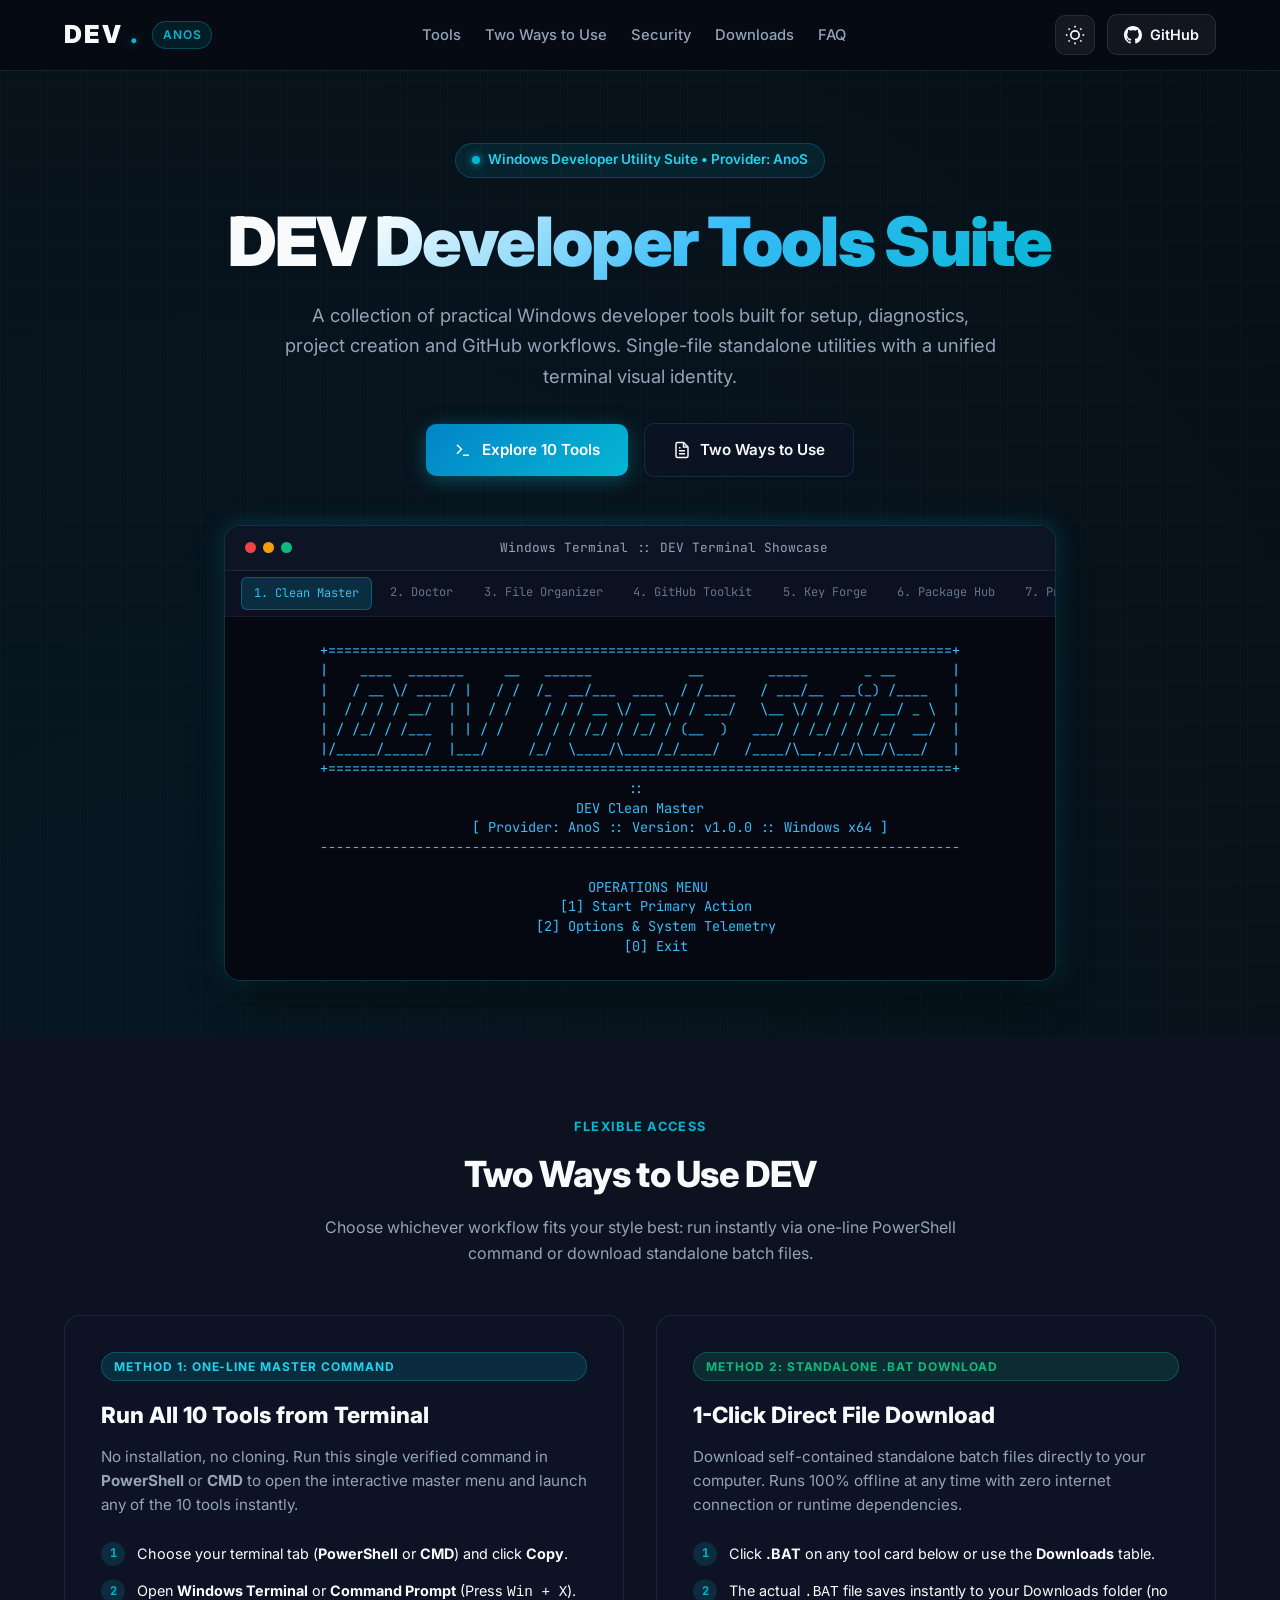
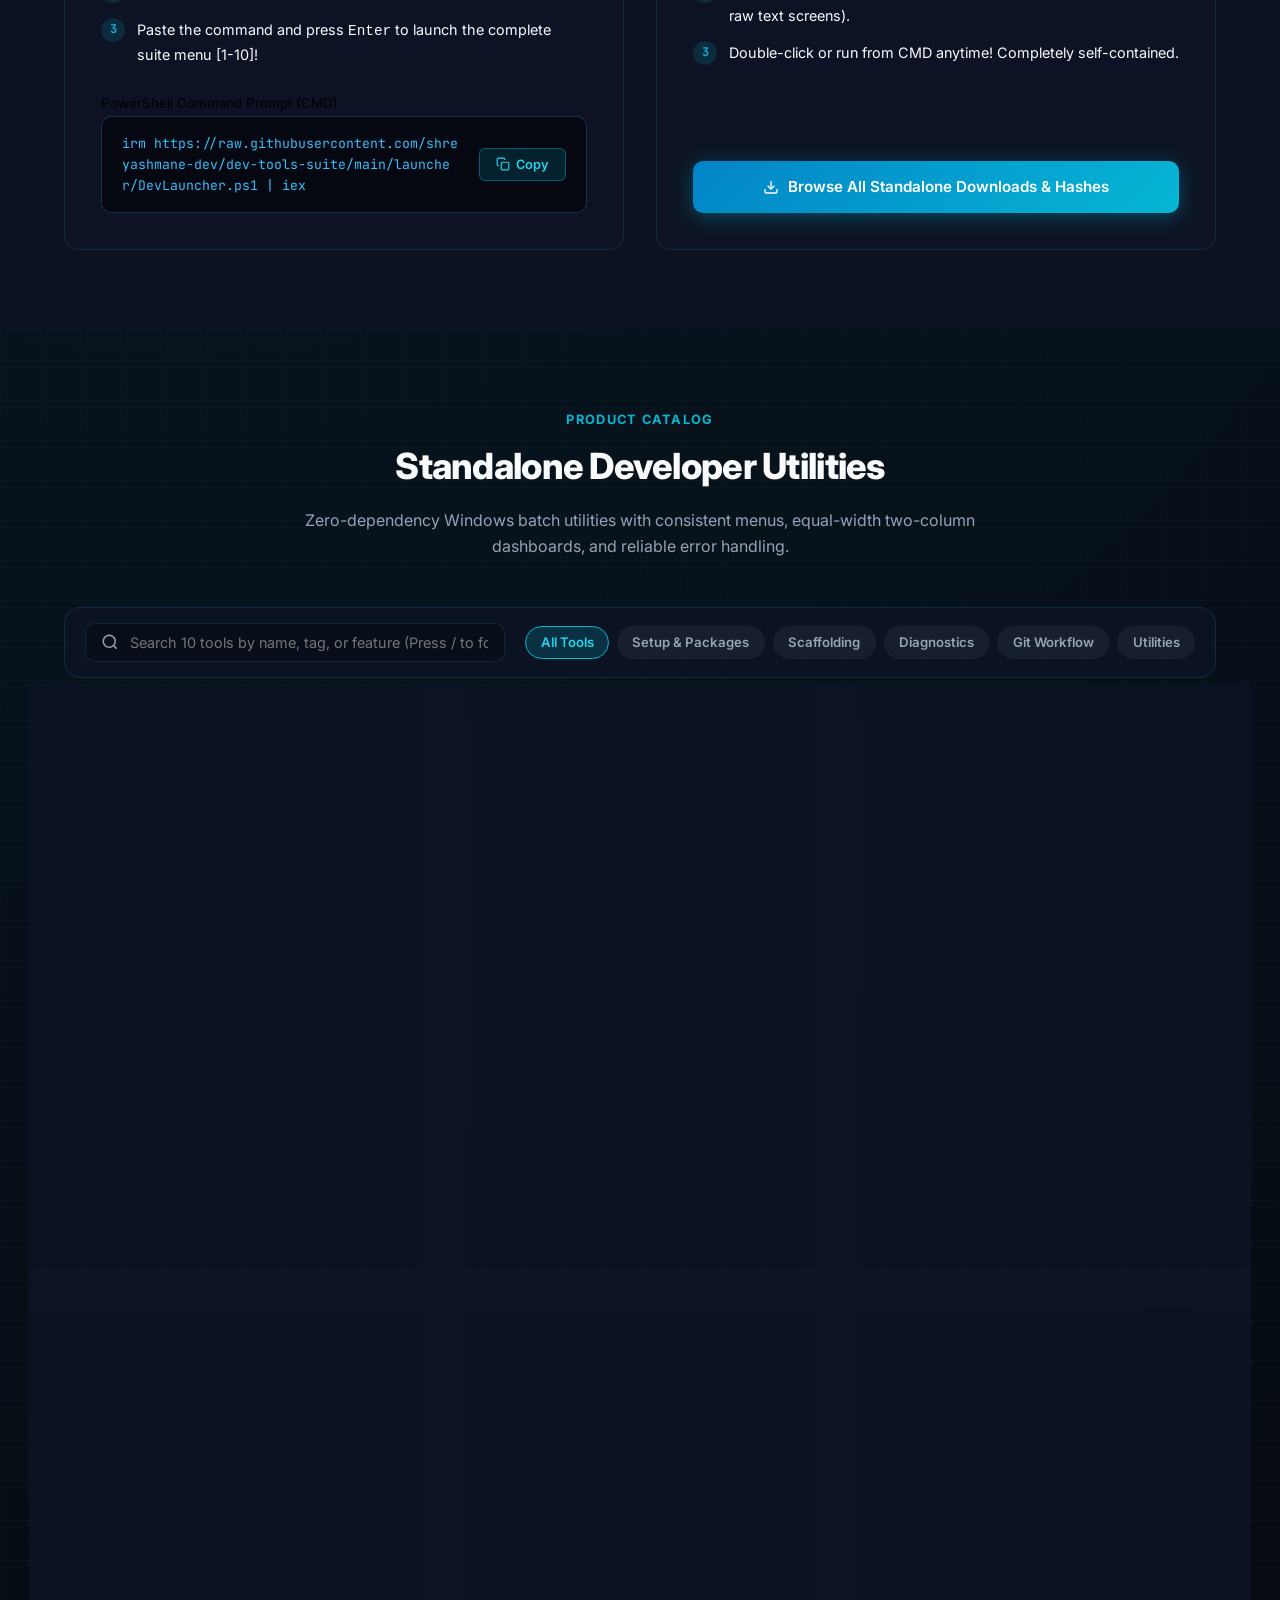
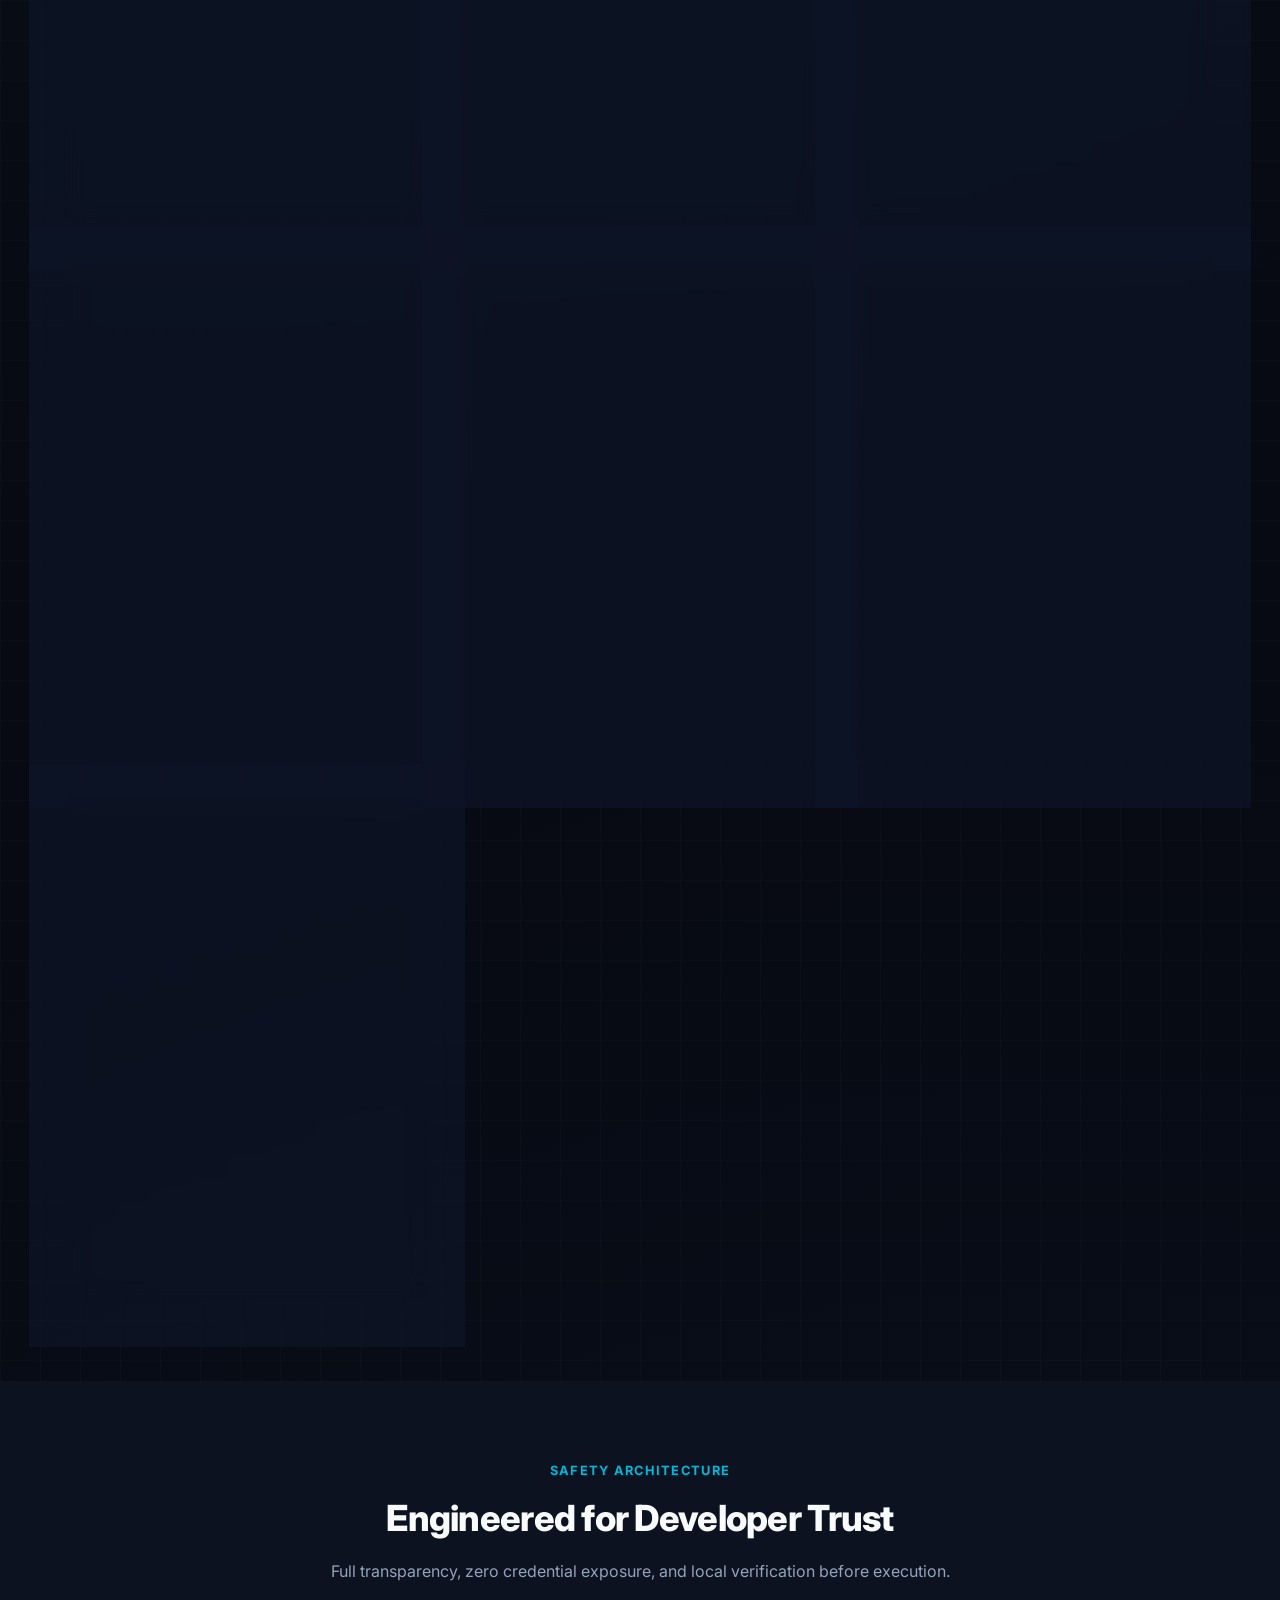
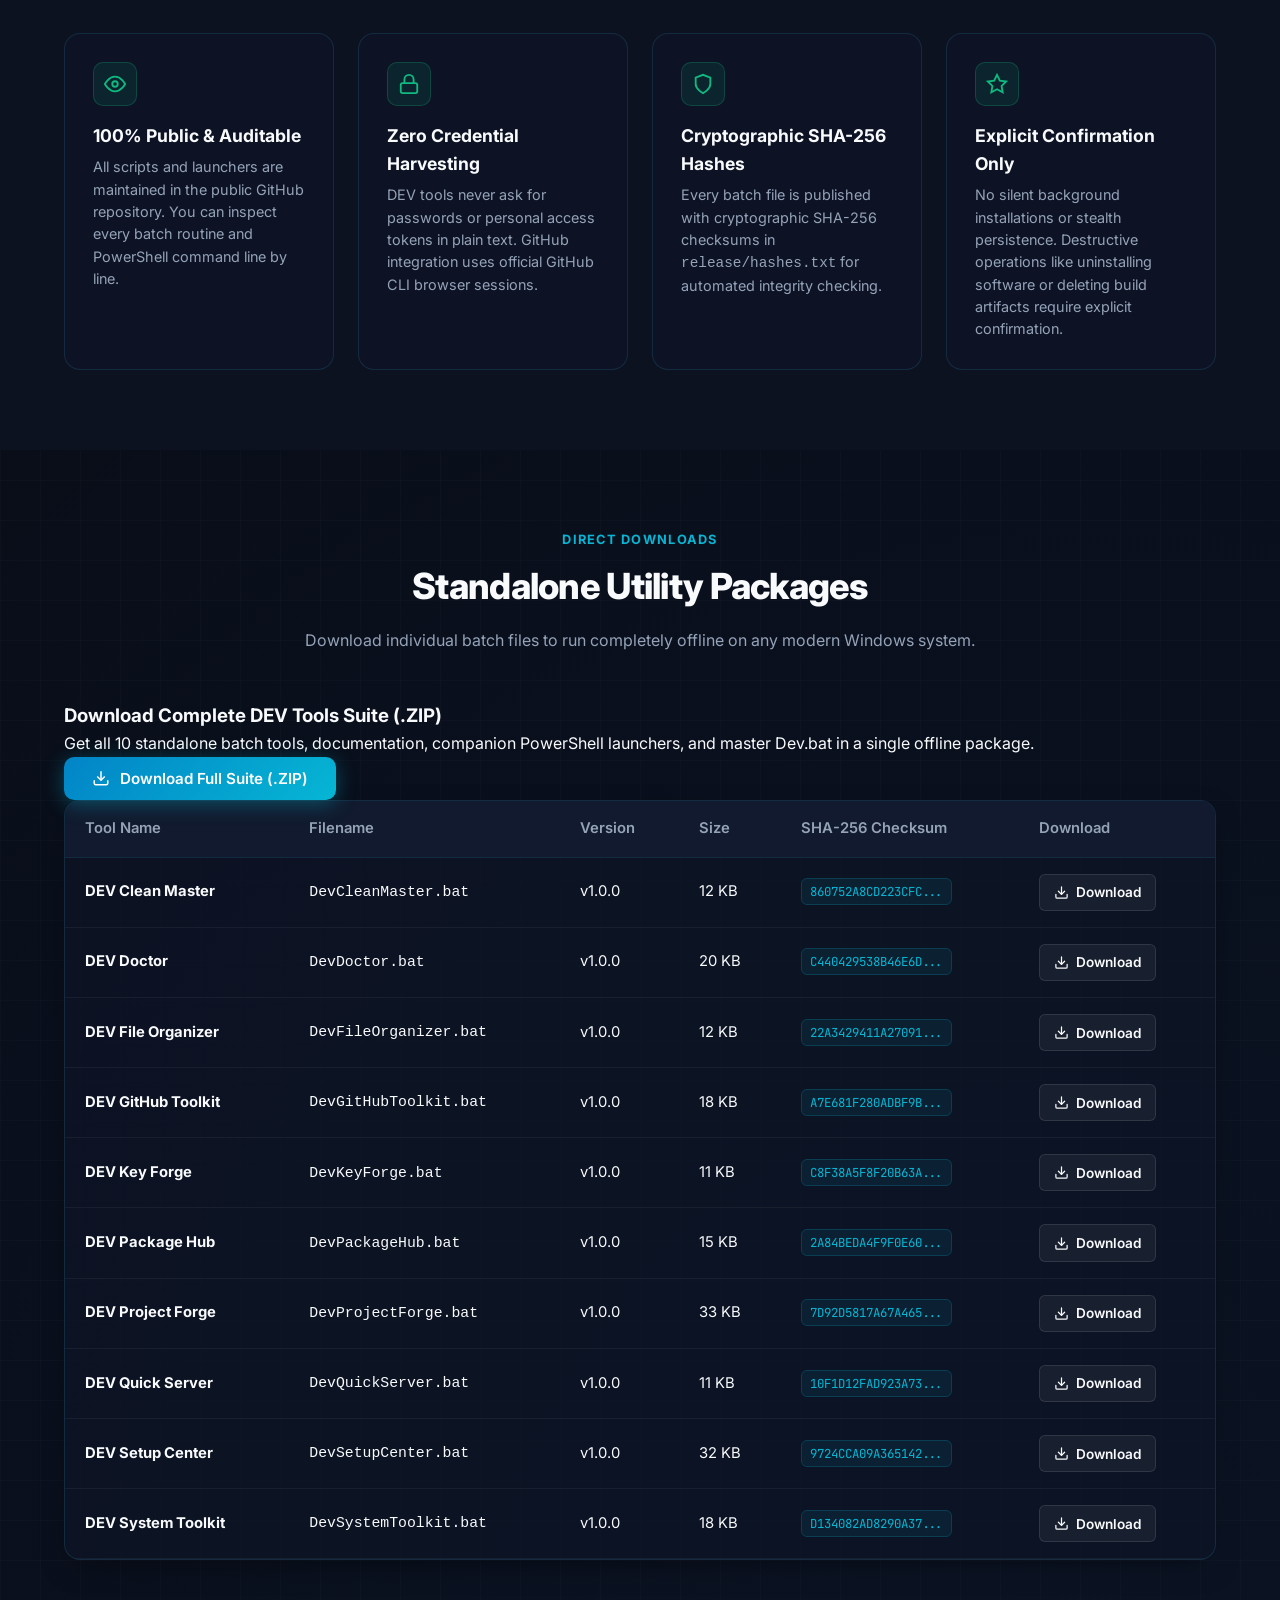
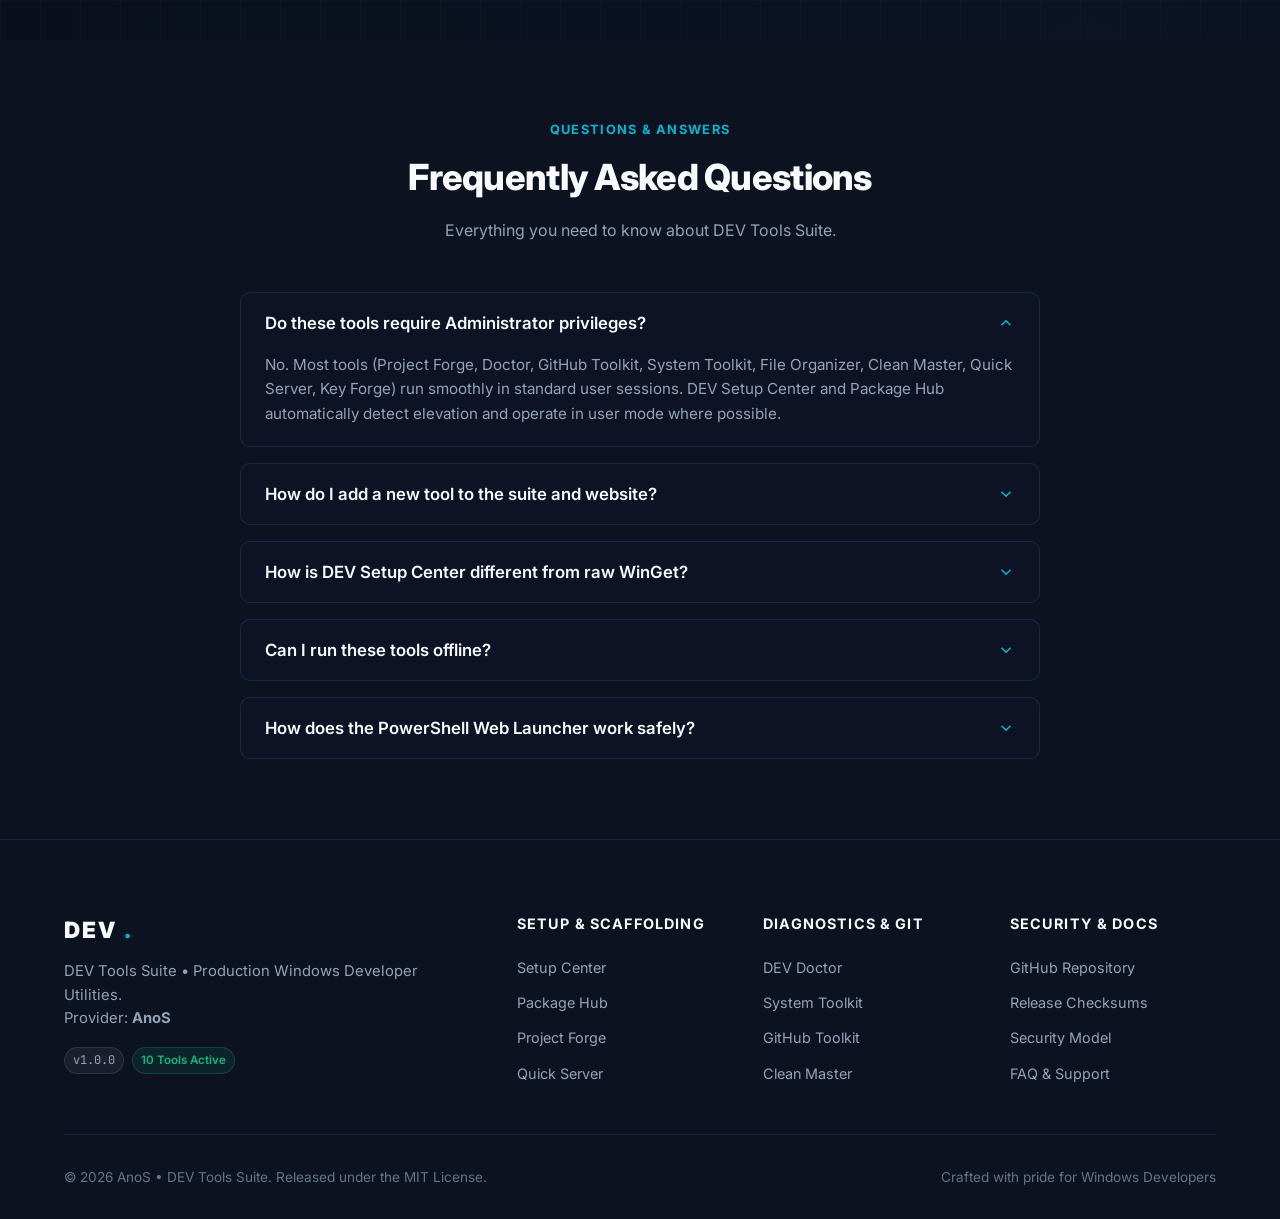
==== commit 14fb84f4: "fix: embed in-memory Base64 payload for 1-click BAT downloads and link bundle script" ====
--- a/site/index.html
+++ b/site/index.html
@@ -1,11 +1,14 @@
 <!DOCTYPE html>
 <html lang="en" data-theme="cyber">
+
 <head>
   <meta charset="UTF-8">
   <meta name="viewport" content="width=device-width, initial-scale=1.0">
   <title>DEV Tools Suite :: Production Windows Developer Utilities</title>
-  <meta name="description" content="A collection of practical, production Windows developer tools built for automated setup, diagnostics, project creation and GitHub workflows. Single-file standalone BAT utilities with unified terminal design.">
-  <meta name="keywords" content="windows developer tools, batch scripts, winget installer, dev doctor, project generator, github workflow, file organizer, clean master, dev tools suite, AnoS">
+  <meta name="description"
+    content="A collection of practical, production Windows developer tools built for automated setup, diagnostics, project creation and GitHub workflows. Single-file standalone BAT utilities with unified terminal design.">
+  <meta name="keywords"
+    content="windows developer tools, batch scripts, winget installer, dev doctor, project generator, github workflow, file organizer, clean master, dev tools suite, AnoS">
   <meta name="author" content="AnoS">
   <link rel="canonical" href="https://shreyashmane-dev.github.io/dev-tools-suite/">
 
@@ -13,12 +16,14 @@
   <meta property="og:type" content="website">
   <meta property="og:url" content="https://shreyashmane-dev.github.io/dev-tools-suite/">
   <meta property="og:title" content="DEV Tools Suite :: Production Windows Developer Utilities">
-  <meta property="og:description" content="High-performance developer tools for Windows: setup, diagnostics, project scaffolding, and GitHub workflow automation. Standalone zero-dependency utilities.">
+  <meta property="og:description"
+    content="High-performance developer tools for Windows: setup, diagnostics, project scaffolding, and GitHub workflow automation. Standalone zero-dependency utilities.">
 
   <!-- Twitter Card -->
   <meta name="twitter:card" content="summary_large_image">
   <meta name="twitter:title" content="DEV Tools Suite :: Practical Windows Developer Utilities">
-  <meta name="twitter:description" content="A collection of practical Windows developer tools built for setup, diagnostics, project creation and GitHub workflows.">
+  <meta name="twitter:description"
+    content="A collection of practical Windows developer tools built for setup, diagnostics, project creation and GitHub workflows.">
 
   <!-- Schema.org JSON-LD Structured Data for Top-Tier SEO -->
   <script type="application/ld+json">
@@ -45,10 +50,13 @@
   <!-- Google Fonts -->
   <link rel="preconnect" href="https://fonts.googleapis.com">
   <link rel="preconnect" href="https://fonts.gstatic.com" crossorigin>
-  <link href="https://fonts.googleapis.com/css2?family=Inter:wght@400;500;600;700;800;900&family=JetBrains+Mono:wght@400;500;600;700&display=swap" rel="stylesheet">
+  <link
+    href="https://fonts.googleapis.com/css2?family=Inter:wght@400;500;600;700;800;900&family=JetBrains+Mono:wght@400;500;600;700&display=swap"
+    rel="stylesheet">
 
   <link rel="stylesheet" href="css/style.css">
 </head>
+
 <body>
 
   <!-- Navigation -->
@@ -71,12 +79,27 @@
 
       <div class="nav-actions">
         <!-- Theme Changer Toggle -->
-        <button class="theme-toggle-btn" id="themeToggleBtn" aria-label="Toggle visual theme" title="Toggle Theme (Cyber / Midnight / Studio Light)">
-          <svg width="20" height="20" viewBox="0 0 24 24" fill="none" stroke="currentColor" stroke-width="2"><circle cx="12" cy="12" r="5"></circle><line x1="12" y1="1" x2="12" y2="3"></line><line x1="12" y1="21" x2="12" y2="23"></line><line x1="4.22" y1="4.22" x2="5.64" y2="5.64"></line><line x1="18.36" y1="18.36" x2="19.78" y2="19.78"></line><line x1="1" y1="12" x2="3" y2="12"></line><line x1="21" y1="12" x2="23" y2="12"></line><line x1="4.22" y1="19.78" x2="5.64" y2="18.36"></line><line x1="18.36" y1="5.64" x2="19.78" y2="4.22"></line></svg>
+        <button class="theme-toggle-btn" id="themeToggleBtn" aria-label="Toggle visual theme"
+          title="Toggle Theme (Cyber / Midnight / Studio Light)">
+          <svg width="20" height="20" viewBox="0 0 24 24" fill="none" stroke="currentColor" stroke-width="2">
+            <circle cx="12" cy="12" r="5"></circle>
+            <line x1="12" y1="1" x2="12" y2="3"></line>
+            <line x1="12" y1="21" x2="12" y2="23"></line>
+            <line x1="4.22" y1="4.22" x2="5.64" y2="5.64"></line>
+            <line x1="18.36" y1="18.36" x2="19.78" y2="19.78"></line>
+            <line x1="1" y1="12" x2="3" y2="12"></line>
+            <line x1="21" y1="12" x2="23" y2="12"></line>
+            <line x1="4.22" y1="19.78" x2="5.64" y2="18.36"></line>
+            <line x1="18.36" y1="5.64" x2="19.78" y2="4.22"></line>
+          </svg>
         </button>
 
-        <a href="https://github.com/shreyashmane-dev/dev-tools-suite" target="_blank" rel="noopener noreferrer" class="nav-cta">
-          <svg width="18" height="18" viewBox="0 0 24 24" fill="currentColor"><path d="M12 0C5.37 0 0 5.37 0 12c0 5.31 3.435 9.795 8.205 11.385.6.105.825-.255.825-.57 0-.285-.015-1.23-.015-2.235-3.015.555-3.795-.735-4.035-1.41-.135-.345-.72-1.41-1.23-1.695-.42-.225-1.02-.78-.015-.795.945-.015 1.62.87 1.845 1.23 1.08 1.815 2.805 1.305 3.495.99.105-.78.42-1.305.765-1.605-2.67-.3-5.46-1.335-5.46-5.925 0-1.305.465-2.385 1.23-3.225-.12-.3-.54-1.53.12-3.18 0 0 1.005-.315 3.3 1.23.96-.27 1.98-.405 3-.405s2.04.135 3 .405c2.295-1.56 3.3-1.23 3.3-1.23.66 1.65.24 2.88.12 3.18.765.84 1.23 1.905 1.23 3.225 0 4.605-2.805 5.625-5.475 5.925.435.375.81 1.095.81 2.22 0 1.605-.015 2.895-.015 3.3 0 .315.225.69.825.57A12.02 12.02 0 0024 12c0-6.63-5.37-12-12-12z"/></svg>
+        <a href="https://github.com/shreyashmane-dev/dev-tools-suite" target="_blank" rel="noopener noreferrer"
+          class="nav-cta">
+          <svg width="18" height="18" viewBox="0 0 24 24" fill="currentColor">
+            <path
+              d="M12 0C5.37 0 0 5.37 0 12c0 5.31 3.435 9.795 8.205 11.385.6.105.825-.255.825-.57 0-.285-.015-1.23-.015-2.235-3.015.555-3.795-.735-4.035-1.41-.135-.345-.72-1.41-1.23-1.695-.42-.225-1.02-.78-.015-.795.945-.015 1.62.87 1.845 1.23 1.08 1.815 2.805 1.305 3.495.99.105-.78.42-1.305.765-1.605-2.67-.3-5.46-1.335-5.46-5.925 0-1.305.465-2.385 1.23-3.225-.12-.3-.54-1.53.12-3.18 0 0 1.005-.315 3.3 1.23.96-.27 1.98-.405 3-.405s2.04.135 3 .405c2.295-1.56 3.3-1.23 3.3-1.23.66 1.65.24 2.88.12 3.18.765.84 1.23 1.905 1.23 3.225 0 4.605-2.805 5.625-5.475 5.925.435.375.81 1.095.81 2.22 0 1.605-.015 2.895-.015 3.3 0 .315.225.69.825.57A12.02 12.02 0 0024 12c0-6.63-5.37-12-12-12z" />
+          </svg>
           GitHub
         </a>
       </div>
@@ -96,16 +119,26 @@
       </h1>
 
       <p class="hero-subtitle">
-        A collection of practical Windows developer tools built for setup, diagnostics, project creation and GitHub workflows. Single-file standalone utilities with a unified terminal visual identity.
+        A collection of practical Windows developer tools built for setup, diagnostics, project creation and GitHub
+        workflows. Single-file standalone utilities with a unified terminal visual identity.
       </p>
 
       <div class="hero-actions">
         <a href="#tools" class="btn-primary">
-          <svg width="18" height="18" viewBox="0 0 24 24" fill="none" stroke="currentColor" stroke-width="2"><polyline points="4 17 10 11 4 5"></polyline><line x1="12" y1="19" x2="20" y2="19"></line></svg>
+          <svg width="18" height="18" viewBox="0 0 24 24" fill="none" stroke="currentColor" stroke-width="2">
+            <polyline points="4 17 10 11 4 5"></polyline>
+            <line x1="12" y1="19" x2="20" y2="19"></line>
+          </svg>
           Explore 10 Tools
         </a>
         <a href="#two-ways" class="btn-secondary">
-          <svg width="18" height="18" viewBox="0 0 24 24" fill="none" stroke="currentColor" stroke-width="2"><path d="M14 2H6a2 2 0 0 0-2 2v16a2 2 0 0 0 2 2h12a2 2 0 0 0 2-2V8z"></path><polyline points="14 2 14 8 20 8"></polyline><line x1="16" y1="13" x2="8" y2="13"></line><line x1="16" y1="17" x2="8" y2="17"></line><polyline points="10 9 9 9 8 9"></polyline></svg>
+          <svg width="18" height="18" viewBox="0 0 24 24" fill="none" stroke="currentColor" stroke-width="2">
+            <path d="M14 2H6a2 2 0 0 0-2 2v16a2 2 0 0 0 2 2h12a2 2 0 0 0 2-2V8z"></path>
+            <polyline points="14 2 14 8 20 8"></polyline>
+            <line x1="16" y1="13" x2="8" y2="13"></line>
+            <line x1="16" y1="17" x2="8" y2="17"></line>
+            <polyline points="10 9 9 9 8 9"></polyline>
+          </svg>
           Two Ways to Use
         </a>
       </div>
@@ -137,7 +170,8 @@
         <div class="section-tag">Flexible Access</div>
         <h2 class="section-title">Two Ways to Use DEV</h2>
         <p class="section-desc">
-          Choose whichever workflow fits your style best: run instantly via one-line PowerShell command or download standalone batch files.
+          Choose whichever workflow fits your style best: run instantly via one-line PowerShell command or download
+          standalone batch files.
         </p>
       </div>
 
@@ -147,16 +181,19 @@
           <span class="way-badge cmd">Method 1: One-Line Master Command</span>
           <h3 class="way-title">Run All 10 Tools from Terminal</h3>
           <p class="way-desc">
-            No installation, no cloning. Run this single verified command in <strong>PowerShell</strong> or <strong>CMD</strong> to open the interactive master menu and launch any of the 10 tools instantly.
+            No installation, no cloning. Run this single verified command in <strong>PowerShell</strong> or
+            <strong>CMD</strong> to open the interactive master menu and launch any of the 10 tools instantly.
           </p>
           <ul class="way-steps">
             <li>
               <span class="step-num-pill">1</span>
-              <span>Choose your terminal tab (<strong>PowerShell</strong> or <strong>CMD</strong>) and click <strong>Copy</strong>.</span>
+              <span>Choose your terminal tab (<strong>PowerShell</strong> or <strong>CMD</strong>) and click
+                <strong>Copy</strong>.</span>
             </li>
             <li>
               <span class="step-num-pill">2</span>
-              <span>Open <strong>Windows Terminal</strong> or <strong>Command Prompt</strong> (Press <kbd>Win + X</kbd>).</span>
+              <span>Open <strong>Windows Terminal</strong> or <strong>Command Prompt</strong> (Press <kbd>Win +
+                  X</kbd>).</span>
             </li>
             <li>
               <span class="step-num-pill">3</span>
@@ -169,9 +206,14 @@
               <button class="cmd-tab" id="tabCmd" onclick="switchCommandTab('cmd')">Command Prompt (CMD)</button>
             </div>
             <div class="ps-command-box">
-              <span class="ps-command-text" id="mainCmdText">irm https://raw.githubusercontent.com/shreyashmane-dev/dev-tools-suite/main/launcher/DevLauncher.ps1 | iex</span>
+              <span class="ps-command-text" id="mainCmdText">irm
+                https://raw.githubusercontent.com/shreyashmane-dev/dev-tools-suite/main/launcher/DevLauncher.ps1 |
+                iex</span>
               <button class="btn-copy-command" id="mainCopyBtn" onclick="copyMainCommand(this)" title="Copy Command">
-                <svg width="14" height="14" viewBox="0 0 24 24" fill="none" stroke="currentColor" stroke-width="2"><rect x="9" y="9" width="13" height="13" rx="2" ry="2"></rect><path d="M5 15H4a2 2 0 0 1-2-2V4a2 2 0 0 1 2-2h9a2 2 0 0 1 2 2v1"></path></svg>
+                <svg width="14" height="14" viewBox="0 0 24 24" fill="none" stroke="currentColor" stroke-width="2">
+                  <rect x="9" y="9" width="13" height="13" rx="2" ry="2"></rect>
+                  <path d="M5 15H4a2 2 0 0 1-2-2V4a2 2 0 0 1 2-2h9a2 2 0 0 1 2 2v1"></path>
+                </svg>
                 Copy
               </button>
             </div>
@@ -183,16 +225,19 @@
           <span class="way-badge bat">Method 2: Standalone .BAT Download</span>
           <h3 class="way-title">1-Click Direct File Download</h3>
           <p class="way-desc">
-            Download self-contained standalone batch files directly to your computer. Runs 100% offline at any time with zero internet connection or runtime dependencies.
+            Download self-contained standalone batch files directly to your computer. Runs 100% offline at any time with
+            zero internet connection or runtime dependencies.
           </p>
           <ul class="way-steps">
             <li>
               <span class="step-num-pill">1</span>
-              <span>Click <strong>.BAT</strong> on any tool card below or use the <strong>Downloads</strong> table.</span>
+              <span>Click <strong>.BAT</strong> on any tool card below or use the <strong>Downloads</strong>
+                table.</span>
             </li>
             <li>
               <span class="step-num-pill">2</span>
-              <span>The actual <code>.BAT</code> file saves instantly to your Downloads folder (no raw text screens).</span>
+              <span>The actual <code>.BAT</code> file saves instantly to your Downloads folder (no raw text
+                screens).</span>
             </li>
             <li>
               <span class="step-num-pill">3</span>
@@ -201,7 +246,11 @@
           </ul>
           <div style="margin-top: auto;">
             <a href="#downloads" class="btn-primary" style="width: 100%; justify-content: center;">
-              <svg width="16" height="16" viewBox="0 0 24 24" fill="none" stroke="currentColor" stroke-width="2"><path d="M21 15v4a2 2 0 0 1-2 2H5a2 2 0 0 1-2-2v-4"></path><polyline points="7 10 12 15 17 10"></polyline><line x1="12" y1="15" x2="12" y2="3"></line></svg>
+              <svg width="16" height="16" viewBox="0 0 24 24" fill="none" stroke="currentColor" stroke-width="2">
+                <path d="M21 15v4a2 2 0 0 1-2 2H5a2 2 0 0 1-2-2v-4"></path>
+                <polyline points="7 10 12 15 17 10"></polyline>
+                <line x1="12" y1="15" x2="12" y2="3"></line>
+              </svg>
               Browse All Standalone Downloads &amp; Hashes
             </a>
           </div>
@@ -217,15 +266,21 @@
         <div class="section-tag">Product Catalog</div>
         <h2 class="section-title">Standalone Developer Utilities</h2>
         <p class="section-desc">
-          Zero-dependency Windows batch utilities with consistent menus, equal-width two-column dashboards, and reliable error handling.
+          Zero-dependency Windows batch utilities with consistent menus, equal-width two-column dashboards, and reliable
+          error handling.
         </p>
       </div>
 
       <!-- Search & Filter Toolbar -->
       <div class="catalog-toolbar">
         <div class="search-box">
-          <svg class="search-icon" width="18" height="18" viewBox="0 0 24 24" fill="none" stroke="currentColor" stroke-width="2"><circle cx="11" cy="11" r="8"></circle><line x1="21" y1="21" x2="16.65" y2="16.65"></line></svg>
-          <input type="text" id="toolSearchInput" class="search-input" placeholder="Search 10 tools by name, tag, or feature (Press / to focus)..." autocomplete="off">
+          <svg class="search-icon" width="18" height="18" viewBox="0 0 24 24" fill="none" stroke="currentColor"
+            stroke-width="2">
+            <circle cx="11" cy="11" r="8"></circle>
+            <line x1="21" y1="21" x2="16.65" y2="16.65"></line>
+          </svg>
+          <input type="text" id="toolSearchInput" class="search-input"
+            placeholder="Search 10 tools by name, tag, or feature (Press / to focus)..." autocomplete="off">
         </div>
         <div class="filter-pills">
           <button class="filter-pill active" data-filter="all">All Tools</button>
@@ -256,41 +311,57 @@
       <div class="security-grid">
         <div class="sec-card">
           <div class="sec-icon">
-            <svg width="22" height="22" viewBox="0 0 24 24" fill="none" stroke="currentColor" stroke-width="2"><path d="M1 12s4-8 11-8 11 8 11 8-4 8-11 8-11-8-11-8z"></path><circle cx="12" cy="12" r="3"></circle></svg>
+            <svg width="22" height="22" viewBox="0 0 24 24" fill="none" stroke="currentColor" stroke-width="2">
+              <path d="M1 12s4-8 11-8 11 8 11 8-4 8-11 8-11-8-11-8z"></path>
+              <circle cx="12" cy="12" r="3"></circle>
+            </svg>
           </div>
           <div class="sec-content">
             <h3>100% Public & Auditable</h3>
-            <p>All scripts and launchers are maintained in the public GitHub repository. You can inspect every batch routine and PowerShell command line by line.</p>
+            <p>All scripts and launchers are maintained in the public GitHub repository. You can inspect every batch
+              routine and PowerShell command line by line.</p>
           </div>
         </div>
 
         <div class="sec-card">
           <div class="sec-icon">
-            <svg width="22" height="22" viewBox="0 0 24 24" fill="none" stroke="currentColor" stroke-width="2"><rect x="3" y="11" width="18" height="11" rx="2" ry="2"></rect><path d="M7 11V7a5 5 0 0 1 10 0v4"></path></svg>
+            <svg width="22" height="22" viewBox="0 0 24 24" fill="none" stroke="currentColor" stroke-width="2">
+              <rect x="3" y="11" width="18" height="11" rx="2" ry="2"></rect>
+              <path d="M7 11V7a5 5 0 0 1 10 0v4"></path>
+            </svg>
           </div>
           <div class="sec-content">
             <h3>Zero Credential Harvesting</h3>
-            <p>DEV tools never ask for passwords or personal access tokens in plain text. GitHub integration uses official GitHub CLI browser sessions.</p>
+            <p>DEV tools never ask for passwords or personal access tokens in plain text. GitHub integration uses
+              official GitHub CLI browser sessions.</p>
           </div>
         </div>
 
         <div class="sec-card">
           <div class="sec-icon">
-            <svg width="22" height="22" viewBox="0 0 24 24" fill="none" stroke="currentColor" stroke-width="2"><path d="M12 22s8-4 8-10V5l-8-3-8 3v7c0 6 8 10 8 10z"></path></svg>
+            <svg width="22" height="22" viewBox="0 0 24 24" fill="none" stroke="currentColor" stroke-width="2">
+              <path d="M12 22s8-4 8-10V5l-8-3-8 3v7c0 6 8 10 8 10z"></path>
+            </svg>
           </div>
           <div class="sec-content">
             <h3>Cryptographic SHA-256 Hashes</h3>
-            <p>Every batch file is published with cryptographic SHA-256 checksums in <code>release/hashes.txt</code> for automated integrity checking.</p>
+            <p>Every batch file is published with cryptographic SHA-256 checksums in <code>release/hashes.txt</code> for
+              automated integrity checking.</p>
           </div>
         </div>
 
         <div class="sec-card">
           <div class="sec-icon">
-            <svg width="22" height="22" viewBox="0 0 24 24" fill="none" stroke="currentColor" stroke-width="2"><polygon points="12 2 15.09 8.26 22 9.27 17 14.14 18.18 21.02 12 17.77 5.82 21.02 7 14.14 2 9.27 8.91 8.26 12 2"></polygon></svg>
+            <svg width="22" height="22" viewBox="0 0 24 24" fill="none" stroke="currentColor" stroke-width="2">
+              <polygon
+                points="12 2 15.09 8.26 22 9.27 17 14.14 18.18 21.02 12 17.77 5.82 21.02 7 14.14 2 9.27 8.91 8.26 12 2">
+              </polygon>
+            </svg>
           </div>
           <div class="sec-content">
             <h3>Explicit Confirmation Only</h3>
-            <p>No silent background installations or stealth persistence. Destructive operations like uninstalling software or deleting build artifacts require explicit confirmation.</p>
+            <p>No silent background installations or stealth persistence. Destructive operations like uninstalling
+              software or deleting build artifacts require explicit confirmation.</p>
           </div>
         </div>
       </div>
@@ -312,10 +383,15 @@
       <div class="suite-zip-cta">
         <div class="suite-zip-info">
           <h3>Download Complete DEV Tools Suite (.ZIP)</h3>
-          <p>Get all 10 standalone batch tools, documentation, companion PowerShell launchers, and master Dev.bat in a single offline package.</p>
+          <p>Get all 10 standalone batch tools, documentation, companion PowerShell launchers, and master Dev.bat in a
+            single offline package.</p>
         </div>
         <button onclick="downloadAllZip(event)" class="btn-primary" style="padding: 0.75rem 1.75rem; cursor: pointer;">
-          <svg width="18" height="18" viewBox="0 0 24 24" fill="none" stroke="currentColor" stroke-width="2"><path d="M21 15v4a2 2 0 0 1-2 2H5a2 2 0 0 1-2-2v-4"></path><polyline points="7 10 12 15 17 10"></polyline><line x1="12" y1="15" x2="12" y2="3"></line></svg>
+          <svg width="18" height="18" viewBox="0 0 24 24" fill="none" stroke="currentColor" stroke-width="2">
+            <path d="M21 15v4a2 2 0 0 1-2 2H5a2 2 0 0 1-2-2v-4"></path>
+            <polyline points="7 10 12 15 17 10"></polyline>
+            <line x1="12" y1="15" x2="12" y2="3"></line>
+          </svg>
           Download Full Suite (.ZIP)
         </button>
       </div>
@@ -351,50 +427,70 @@
         <div class="faq-item active">
           <button class="faq-question">
             <span>Do these tools require Administrator privileges?</span>
-            <svg width="18" height="18" viewBox="0 0 24 24" fill="none" stroke="currentColor" stroke-width="2"><polyline points="6 9 12 15 18 9"></polyline></svg>
+            <svg width="18" height="18" viewBox="0 0 24 24" fill="none" stroke="currentColor" stroke-width="2">
+              <polyline points="6 9 12 15 18 9"></polyline>
+            </svg>
           </button>
           <div class="faq-answer">
-            No. Most tools (Project Forge, Doctor, GitHub Toolkit, System Toolkit, File Organizer, Clean Master, Quick Server, Key Forge) run smoothly in standard user sessions. DEV Setup Center and Package Hub automatically detect elevation and operate in user mode where possible.
+            No. Most tools (Project Forge, Doctor, GitHub Toolkit, System Toolkit, File Organizer, Clean Master, Quick
+            Server, Key Forge) run smoothly in standard user sessions. DEV Setup Center and Package Hub automatically
+            detect elevation and operate in user mode where possible.
           </div>
         </div>
 
         <div class="faq-item">
           <button class="faq-question">
             <span>How do I add a new tool to the suite and website?</span>
-            <svg width="18" height="18" viewBox="0 0 24 24" fill="none" stroke="currentColor" stroke-width="2"><polyline points="6 9 12 15 18 9"></polyline></svg>
+            <svg width="18" height="18" viewBox="0 0 24 24" fill="none" stroke="currentColor" stroke-width="2">
+              <polyline points="6 9 12 15 18 9"></polyline>
+            </svg>
           </button>
           <div class="faq-answer">
-            Simply create a new tool folder inside <code>tools/</code> with your <code>.bat</code> file, and run <code>.\scripts\update-tools-catalog.ps1</code>. The script automatically scans all tools, recalculates SHA-256 checksums, and updates <code>site/data/tools.json</code>, the website, and the PowerShell launcher!
+            Simply create a new tool folder inside <code>tools/</code> with your <code>.bat</code> file, and run
+            <code>.\scripts\update-tools-catalog.ps1</code>. The script automatically scans all tools, recalculates
+            SHA-256 checksums, and updates <code>site/data/tools.json</code>, the website, and the PowerShell launcher!
           </div>
         </div>
 
         <div class="faq-item">
           <button class="faq-question">
             <span>How is DEV Setup Center different from raw WinGet?</span>
-            <svg width="18" height="18" viewBox="0 0 24 24" fill="none" stroke="currentColor" stroke-width="2"><polyline points="6 9 12 15 18 9"></polyline></svg>
+            <svg width="18" height="18" viewBox="0 0 24 24" fill="none" stroke="currentColor" stroke-width="2">
+              <polyline points="6 9 12 15 18 9"></polyline>
+            </svg>
           </button>
           <div class="faq-answer">
-            DEV Setup Center performs pre-execution environment scanning, identifies which tools are already installed, organizes 46 developer essentials into curated role-based packs, and skips existing software automatically without terminal flood.
+            DEV Setup Center performs pre-execution environment scanning, identifies which tools are already installed,
+            organizes 46 developer essentials into curated role-based packs, and skips existing software automatically
+            without terminal flood.
           </div>
         </div>
 
         <div class="faq-item">
           <button class="faq-question">
             <span>Can I run these tools offline?</span>
-            <svg width="18" height="18" viewBox="0 0 24 24" fill="none" stroke="currentColor" stroke-width="2"><polyline points="6 9 12 15 18 9"></polyline></svg>
+            <svg width="18" height="18" viewBox="0 0 24 24" fill="none" stroke="currentColor" stroke-width="2">
+              <polyline points="6 9 12 15 18 9"></polyline>
+            </svg>
           </button>
           <div class="faq-answer">
-            Yes. Every tool is a self-contained standalone .BAT file with zero external runtime dependencies. Once downloaded, features like project templating, PATH diagnostics, Git management, workspace organizing, and system telemetry function completely offline.
+            Yes. Every tool is a self-contained standalone .BAT file with zero external runtime dependencies. Once
+            downloaded, features like project templating, PATH diagnostics, Git management, workspace organizing, and
+            system telemetry function completely offline.
           </div>
         </div>
 
         <div class="faq-item">
           <button class="faq-question">
             <span>How does the PowerShell Web Launcher work safely?</span>
-            <svg width="18" height="18" viewBox="0 0 24 24" fill="none" stroke="currentColor" stroke-width="2"><polyline points="6 9 12 15 18 9"></polyline></svg>
+            <svg width="18" height="18" viewBox="0 0 24 24" fill="none" stroke="currentColor" stroke-width="2">
+              <polyline points="6 9 12 15 18 9"></polyline>
+            </svg>
           </button>
           <div class="faq-answer">
-            Rather than piping remote code blindly into an unverified expression, the launcher downloads the selected tool to your local application cache, verifies file size and SHA-256 checksums, and launches the local batch file with full exit code preservation.
+            Rather than piping remote code blindly into an unverified expression, the launcher downloads the selected
+            tool to your local application cache, verifies file size and SHA-256 checksums, and launches the local batch
+            file with full exit code preservation.
           </div>
         </div>
       </div>
@@ -410,47 +506,70 @@
           <p id="modalToolSubtitle">v1.0.0 | Tagline</p>
         </div>
         <button class="modal-close-btn" onclick="closeToolModal()">
-          <svg width="22" height="22" viewBox="0 0 24 24" fill="none" stroke="currentColor" stroke-width="2"><line x1="18" y1="6" x2="6" y2="18"></line><line x1="6" y1="6" x2="18" y2="18"></line></svg>
+          <svg width="22" height="22" viewBox="0 0 24 24" fill="none" stroke="currentColor" stroke-width="2">
+            <line x1="18" y1="6" x2="6" y2="18"></line>
+            <line x1="6" y1="6" x2="18" y2="18"></line>
+          </svg>
         </button>
       </div>
 
       <div class="modal-body">
         <div>
-          <h4 style="font-size: 0.9rem; text-transform: uppercase; letter-spacing: 0.08em; color: var(--color-cyan); margin-bottom: 0.4rem;">Overview</h4>
+          <h4
+            style="font-size: 0.9rem; text-transform: uppercase; letter-spacing: 0.08em; color: var(--color-cyan); margin-bottom: 0.4rem;">
+            Overview</h4>
           <p id="modalToolDesc" style="color: var(--text-muted); font-size: 0.95rem; line-height: 1.6;"></p>
         </div>
 
         <div>
-          <h4 style="font-size: 0.9rem; text-transform: uppercase; letter-spacing: 0.08em; color: var(--color-cyan); margin-bottom: 0.6rem;">Key Capabilities</h4>
-          <ul id="modalToolFeatures" style="list-style: none; display: flex; flex-direction: column; gap: 0.4rem; font-size: 0.9rem; color: var(--text-main);"></ul>
+          <h4
+            style="font-size: 0.9rem; text-transform: uppercase; letter-spacing: 0.08em; color: var(--color-cyan); margin-bottom: 0.6rem;">
+            Key Capabilities</h4>
+          <ul id="modalToolFeatures"
+            style="list-style: none; display: flex; flex-direction: column; gap: 0.4rem; font-size: 0.9rem; color: var(--text-main);">
+          </ul>
         </div>
 
         <div>
-          <h4 style="font-size: 0.9rem; text-transform: uppercase; letter-spacing: 0.08em; color: var(--color-cyan); margin-bottom: 0.4rem;">System Requirements & Hash</h4>
-          <ul id="modalToolReqs" style="list-style: none; display: flex; flex-direction: column; gap: 0.35rem; font-size: 0.85rem; color: var(--text-muted);"></ul>
+          <h4
+            style="font-size: 0.9rem; text-transform: uppercase; letter-spacing: 0.08em; color: var(--color-cyan); margin-bottom: 0.4rem;">
+            System Requirements & Hash</h4>
+          <ul id="modalToolReqs"
+            style="list-style: none; display: flex; flex-direction: column; gap: 0.35rem; font-size: 0.85rem; color: var(--text-muted);">
+          </ul>
         </div>
 
         <div>
-          <h4 style="font-size: 0.9rem; text-transform: uppercase; letter-spacing: 0.08em; color: var(--color-cyan); margin-bottom: 0.4rem;">Terminal Interface Preview</h4>
-          <pre id="modalTerminalPreview" style="background: #050811; border: 1px solid rgba(56, 189, 248, 0.2); border-radius: var(--radius-sm); padding: 1rem; font-family: var(--font-mono); font-size: 0.775rem; color: #38bdf8; overflow-x: auto; white-space: pre; line-height: 1.4;"></pre>
+          <h4
+            style="font-size: 0.9rem; text-transform: uppercase; letter-spacing: 0.08em; color: var(--color-cyan); margin-bottom: 0.4rem;">
+            Terminal Interface Preview</h4>
+          <pre id="modalTerminalPreview"
+            style="background: #050811; border: 1px solid rgba(56, 189, 248, 0.2); border-radius: var(--radius-sm); padding: 1rem; font-family: var(--font-mono); font-size: 0.775rem; color: #38bdf8; overflow-x: auto; white-space: pre; line-height: 1.4;"></pre>
         </div>
 
         <div>
-          <h4 style="font-size: 0.9rem; text-transform: uppercase; letter-spacing: 0.08em; color: var(--color-cyan); margin-bottom: 0.5rem;">Run from PowerShell</h4>
+          <h4
+            style="font-size: 0.9rem; text-transform: uppercase; letter-spacing: 0.08em; color: var(--color-cyan); margin-bottom: 0.5rem;">
+            Run from PowerShell</h4>
           <div class="ps-command-box">
             <span class="ps-command-text" id="modalPsCommand"></span>
             <button class="btn-copy-command" id="modalCopyBtn">
-              <svg width="15" height="15" viewBox="0 0 24 24" fill="none" stroke="currentColor" stroke-width="2"><rect x="9" y="9" width="13" height="13" rx="2" ry="2"></rect><path d="M5 15H4a2 2 0 0 1-2-2V4a2 2 0 0 1 2-2h9a2 2 0 0 1 2 2v1"></path></svg>
+              <svg width="15" height="15" viewBox="0 0 24 24" fill="none" stroke="currentColor" stroke-width="2">
+                <rect x="9" y="9" width="13" height="13" rx="2" ry="2"></rect>
+                <path d="M5 15H4a2 2 0 0 1-2-2V4a2 2 0 0 1 2-2h9a2 2 0 0 1 2 2v1"></path>
+              </svg>
               Copy Command
             </button>
           </div>
         </div>
 
         <div style="display: flex; gap: 1rem; align-items: center; margin-top: 0.5rem; flex-wrap: wrap;">
-          <a href="#" id="modalDownloadLink" class="btn-primary" style="padding: 0.7rem 1.4rem; font-size: 0.9rem;">
+          <button id="modalDownloadBtn" class="btn-primary" style="padding: 0.7rem 1.4rem; font-size: 0.9rem; cursor: pointer;">
             Download .BAT
-          </a>
-          <a href="#" id="modalGithubLink" target="_blank" rel="noopener noreferrer" class="btn-secondary" style="padding: 0.7rem 1.4rem; font-size: 0.9rem;">
+          </button>
+          <a href="#" id="modalDownloadLink" style="display: none;"></a>
+          <a href="#" id="modalGithubLink" target="_blank" rel="noopener noreferrer" class="btn-secondary"
+            style="padding: 0.7rem 1.4rem; font-size: 0.9rem;">
             View Source on GitHub
           </a>
         </div>
@@ -499,7 +618,8 @@
         <div class="footer-col">
           <h4>Security & Docs</h4>
           <ul>
-            <li><a href="https://github.com/shreyashmane-dev/dev-tools-suite" target="_blank" rel="noopener noreferrer">GitHub Repository</a></li>
+            <li><a href="https://github.com/shreyashmane-dev/dev-tools-suite" target="_blank"
+                rel="noopener noreferrer">GitHub Repository</a></li>
             <li><a href="#downloads">Release Checksums</a></li>
             <li><a href="#security">Security Model</a></li>
             <li><a href="#faq">FAQ & Support</a></li>
@@ -514,6 +634,8 @@
     </div>
   </footer>
 
+  <script src="js/tools-bundle.js"></script>
   <script src="js/app.js"></script>
 </body>
-</html>
+
+</html>
--- a/site/css/style.css
+++ b/site/css/style.css
@@ -11,7 +11,7 @@
   --bg-tertiary: #111a2e;
   --bg-card: rgba(14, 21, 38, 0.75);
   --bg-card-hover: rgba(20, 31, 56, 0.95);
-  
+
   --border-subtle: rgba(56, 189, 248, 0.14);
   --border-focus: rgba(56, 189, 248, 0.55);
   --border-glow: rgba(6, 182, 212, 0.4);
@@ -95,7 +95,7 @@
   color: var(--text-main);
   line-height: 1.6;
   overflow-x: hidden;
-  background-image: 
+  background-image:
     radial-gradient(circle at 15% 15%, rgba(6, 182, 212, 0.08) 0%, transparent 40%),
     radial-gradient(circle at 85% 85%, rgba(59, 130, 246, 0.08) 0%, transparent 40%),
     linear-gradient(rgba(255, 255, 255, 0.015) 1px, transparent 1px),
@@ -269,8 +269,15 @@
 }
 
 @keyframes pulse-glow {
-  0%, 100% { box-shadow: 0 0 10px rgba(6, 182, 212, 0.2); }
-  50% { box-shadow: 0 0 20px rgba(6, 182, 212, 0.4); }
+
+  0%,
+  100% {
+    box-shadow: 0 0 10px rgba(6, 182, 212, 0.2);
+  }
+
+  50% {
+    box-shadow: 0 0 20px rgba(6, 182, 212, 0.4);
+  }
 }
 
 .hero-pill .dot {
@@ -393,9 +400,17 @@
   border-radius: 50%;
 }
 
-.terminal-dot.red { background: #ef4444; }
-.terminal-dot.yellow { background: #f59e0b; }
-.terminal-dot.green { background: #10b981; }
+.terminal-dot.red {
+  background: #ef4444;
+}
+
+.terminal-dot.yellow {
+  background: #f59e0b;
+}
+
+.terminal-dot.green {
+  background: #10b981;
+}
 
 .terminal-title {
   font-family: var(--font-mono);
@@ -1193,236 +1208,12 @@
   color: var(--text-dark);
 }
 
-/* Command Switcher & Code Box */
-.command-switcher-wrapper {
-  margin-top: auto;
-  display: flex;
-  flex-direction: column;
-  gap: 0.75rem;
-}
-
-.cmd-tab-group {
-  display: flex;
-  gap: 0.5rem;
-  background: rgba(0, 0, 0, 0.25);
-  padding: 0.25rem;
-  border-radius: var(--radius-sm);
-  border: 1px solid var(--border-subtle);
-  width: fit-content;
-}
-
-.cmd-tab {
-  padding: 0.35rem 0.85rem;
-  background: transparent;
-  border: none;
-  border-radius: var(--radius-sm);
-  color: var(--text-muted);
-  font-family: var(--font-mono);
-  font-size: 0.8rem;
-  font-weight: 600;
-  cursor: pointer;
-  transition: var(--transition);
-}
-
-.cmd-tab:hover {
-  color: var(--text-main);
-}
-
-.cmd-tab.active {
-  background: rgba(6, 182, 212, 0.2);
-  color: var(--color-cyan-glow);
-  box-shadow: 0 0 10px rgba(6, 182, 212, 0.2);
-}
-
-.ps-command-box {
-  background: #050811;
-  border: 1px solid rgba(56, 189, 248, 0.25);
-  border-radius: var(--radius-md);
-  padding: 0.85rem 1rem;
-  display: flex;
-  align-items: center;
-  justify-content: space-between;
-  gap: 1rem;
-  position: relative;
-  box-shadow: inset 0 0 15px rgba(0, 0, 0, 0.5);
-  transition: var(--transition);
-}
-
-.ps-command-box:hover {
-  border-color: var(--border-glow);
-}
-
-.ps-command-text {
-  font-family: var(--font-mono);
-  font-size: 0.825rem;
-  color: #38bdf8;
-  overflow-x: auto;
-  white-space: nowrap;
-  padding-bottom: 2px;
-  line-height: 1.4;
-  flex: 1;
-}
-
-.ps-command-text::-webkit-scrollbar {
-  height: 4px;
-}
-.ps-command-text::-webkit-scrollbar-thumb {
-  background: rgba(56, 189, 248, 0.3);
-  border-radius: 2px;
-}
-
-.btn-copy-command {
-  background: rgba(6, 182, 212, 0.15);
-  border: 1px solid rgba(6, 182, 212, 0.35);
-  color: var(--color-cyan);
-  padding: 0.4rem 0.85rem;
-  border-radius: var(--radius-sm);
-  font-size: 0.8rem;
-  font-weight: 600;
-  cursor: pointer;
-  display: inline-flex;
-  align-items: center;
-  gap: 0.4rem;
-  transition: var(--transition);
-  white-space: nowrap;
-  flex-shrink: 0;
-}
-
-.btn-copy-command:hover {
-  background: var(--color-cyan);
-  color: #030712;
-  box-shadow: 0 0 12px rgba(6, 182, 212, 0.5);
-}
-
-.btn-copy-command.copied {
-  background: rgba(16, 185, 129, 0.25);
-  border-color: var(--color-green);
-  color: var(--color-green);
-}
-
-/* Downloads Table Section */
-.downloads-table-container {
-  overflow-x: auto;
-  background: var(--bg-card);
-  border: 1px solid var(--border-subtle);
-  border-radius: var(--radius-lg);
-  box-shadow: var(--shadow-card);
-  margin-top: 2rem;
-}
-
-.downloads-table {
-  width: 100%;
-  border-collapse: collapse;
-  text-align: left;
-  font-size: 0.9rem;
-}
-
-.downloads-table th {
-  background: rgba(255, 255, 255, 0.02);
-  color: var(--text-muted);
-  font-size: 0.75rem;
-  font-weight: 700;
-  text-transform: uppercase;
-  letter-spacing: 0.08em;
-  padding: 1.15rem 1.25rem;
-  border-bottom: 1px solid var(--border-subtle);
-}
-
-.downloads-table td {
-  padding: 1rem 1.25rem;
-  border-bottom: 1px solid var(--border-subtle);
-  vertical-align: middle;
-}
-
-.downloads-table tr:last-child td {
-  border-bottom: none;
-}
-
-.downloads-table tr:hover td {
-  background: rgba(6, 182, 212, 0.03);
-}
-
-.downloads-table code {
-  font-family: var(--font-mono);
-  font-size: 0.825rem;
-  color: var(--color-cyan);
-  background: rgba(6, 182, 212, 0.08);
-  padding: 0.2rem 0.45rem;
-  border-radius: var(--radius-sm);
-  border: 1px solid rgba(6, 182, 212, 0.2);
-}
-
-.hash-badge {
-  font-family: var(--font-mono);
-  font-size: 0.75rem;
-  color: var(--text-muted);
-  background: rgba(255, 255, 255, 0.04);
-  padding: 0.25rem 0.5rem;
-  border-radius: var(--radius-sm);
-  border: 1px solid var(--border-subtle);
-  display: inline-block;
-  cursor: help;
-}
-
-.btn-action-download {
-  display: inline-flex;
-  align-items: center;
-  justify-content: center;
-  gap: 0.4rem;
-  padding: 0.45rem 0.85rem;
-  background: rgba(16, 185, 129, 0.12);
-  border: 1px solid rgba(16, 185, 129, 0.3);
-  color: var(--color-green);
-  border-radius: var(--radius-sm);
-  font-size: 0.825rem;
-  font-weight: 600;
-  text-decoration: none;
-  cursor: pointer;
-  transition: var(--transition);
-  white-space: nowrap;
-}
-
-.btn-action-download:hover {
-  background: rgba(16, 185, 129, 0.25);
-  border-color: var(--color-green);
-  box-shadow: 0 0 10px rgba(16, 185, 129, 0.3);
-  transform: translateY(-1px);
-}
-
-.btn-action-download:disabled {
-  opacity: 0.7;
-  cursor: wait;
-}
-
-.suite-zip-cta {
-  display: flex;
-  align-items: center;
-  justify-content: space-between;
-  gap: 1.5rem;
-  padding: 1.75rem 2rem;
-  background: linear-gradient(135deg, rgba(6, 182, 212, 0.1) 0%, rgba(59, 130, 246, 0.08) 100%);
-  border: 1px solid rgba(6, 182, 212, 0.3);
-  border-radius: var(--radius-lg);
-  margin-top: 2rem;
-  flex-wrap: wrap;
-}
-
-.suite-zip-info h3 {
-  font-size: 1.15rem;
-  font-weight: 800;
-  margin-bottom: 0.25rem;
-}
-
-.suite-zip-info p {
-  font-size: 0.9rem;
-  color: var(--text-muted);
-}
-
 /* Responsive */
 @media (max-width: 1024px) {
   .footer-grid {
     grid-template-columns: 1fr 1fr;
   }
+
   .two-ways-container {
     grid-template-columns: 1fr;
   }
@@ -1432,23 +1223,28 @@
   .nav-links {
     display: none;
   }
+
   .hero-title {
     font-size: 2.35rem;
   }
+
   .tools-grid {
     grid-template-columns: 1fr;
   }
+
   .catalog-toolbar {
     flex-direction: column;
     align-items: stretch;
   }
+
   .footer-grid {
     grid-template-columns: 1fr;
     gap: 2rem;
   }
+
   .footer-bottom {
     flex-direction: column;
     gap: 1rem;
     text-align: center;
   }
-}
+}
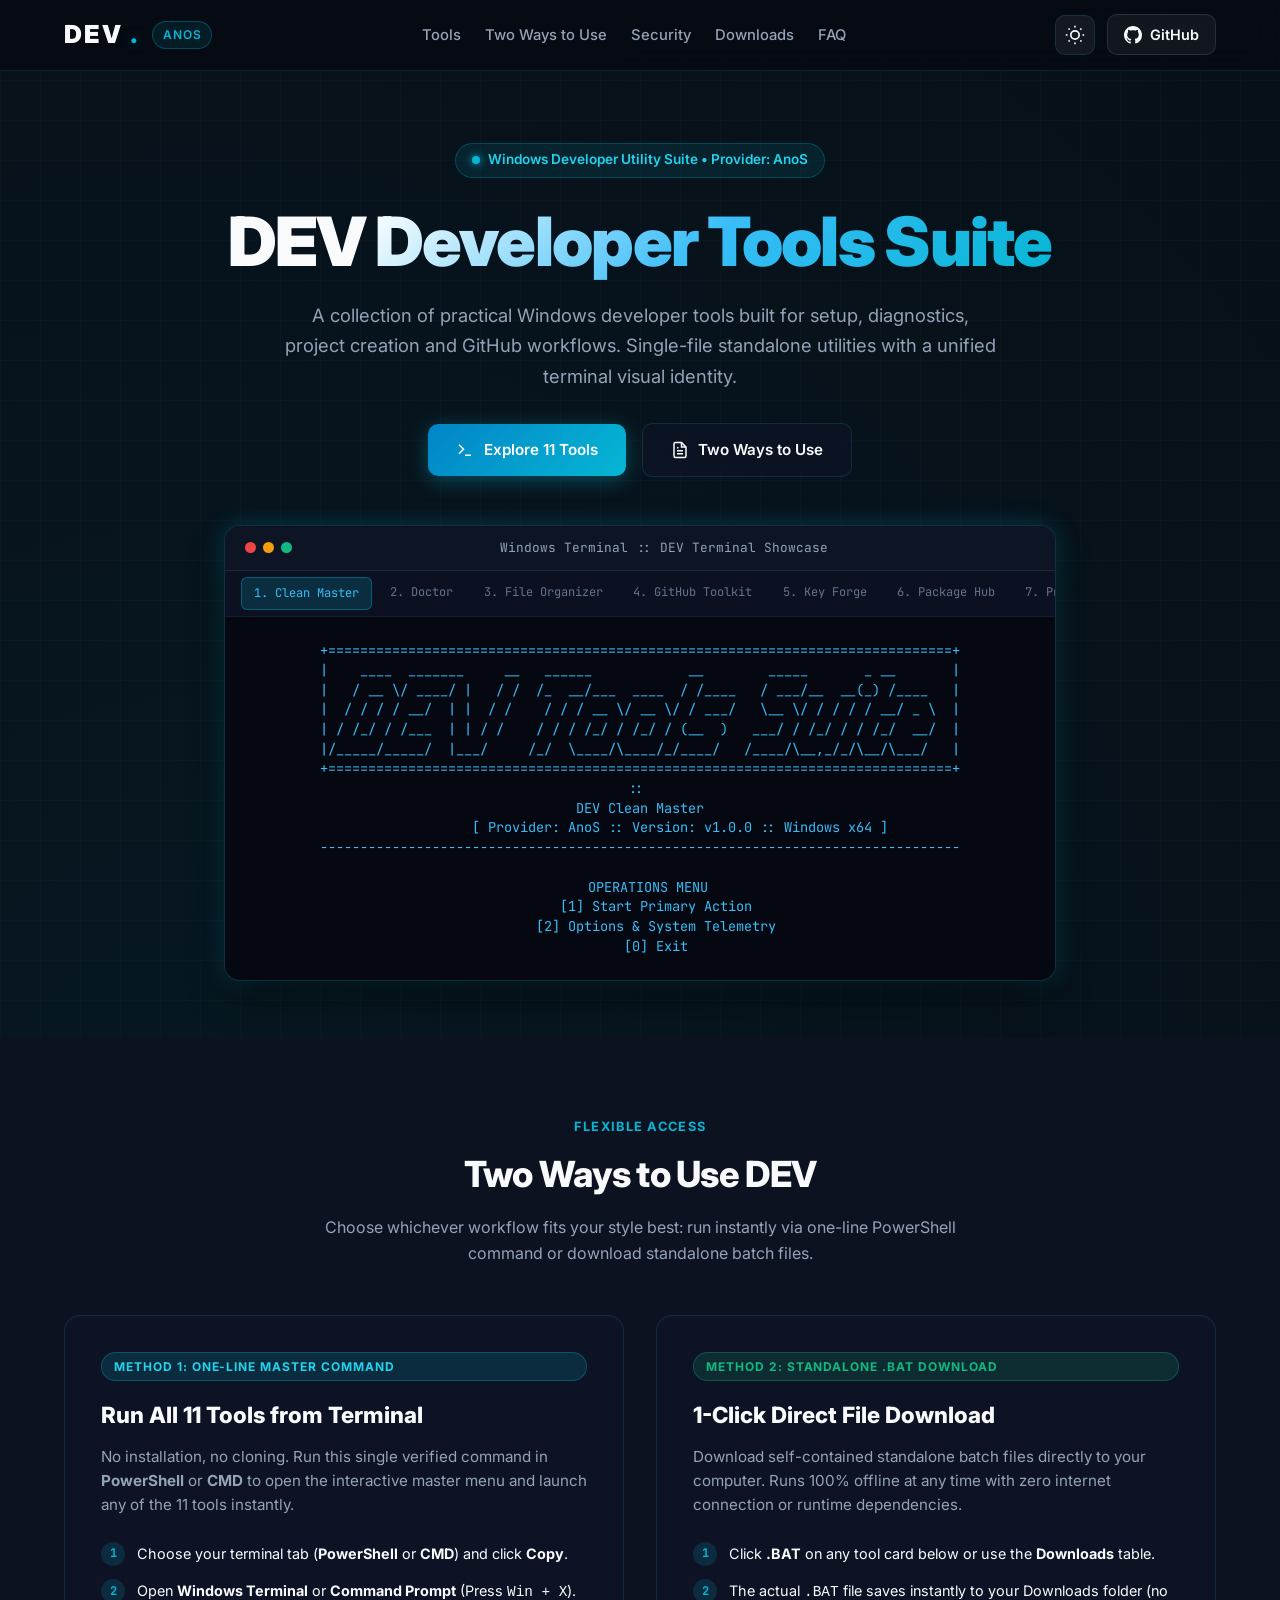
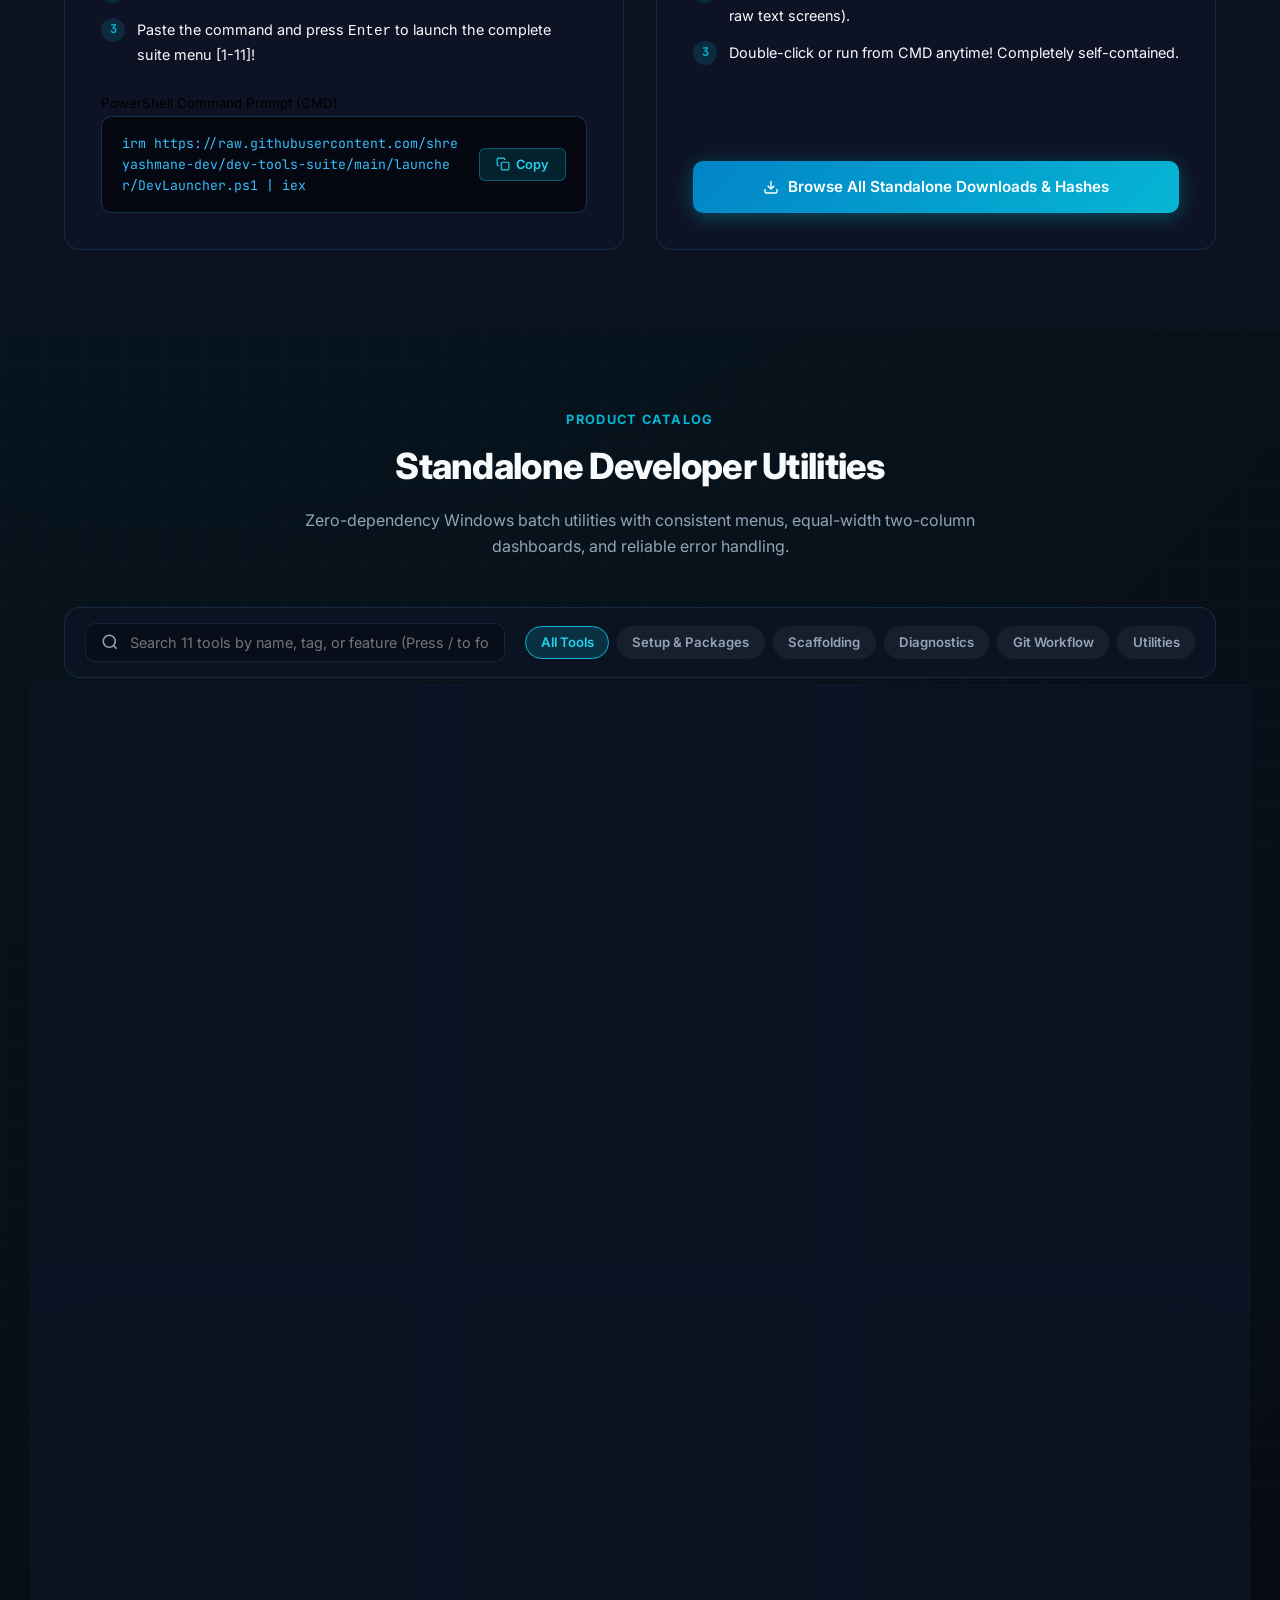
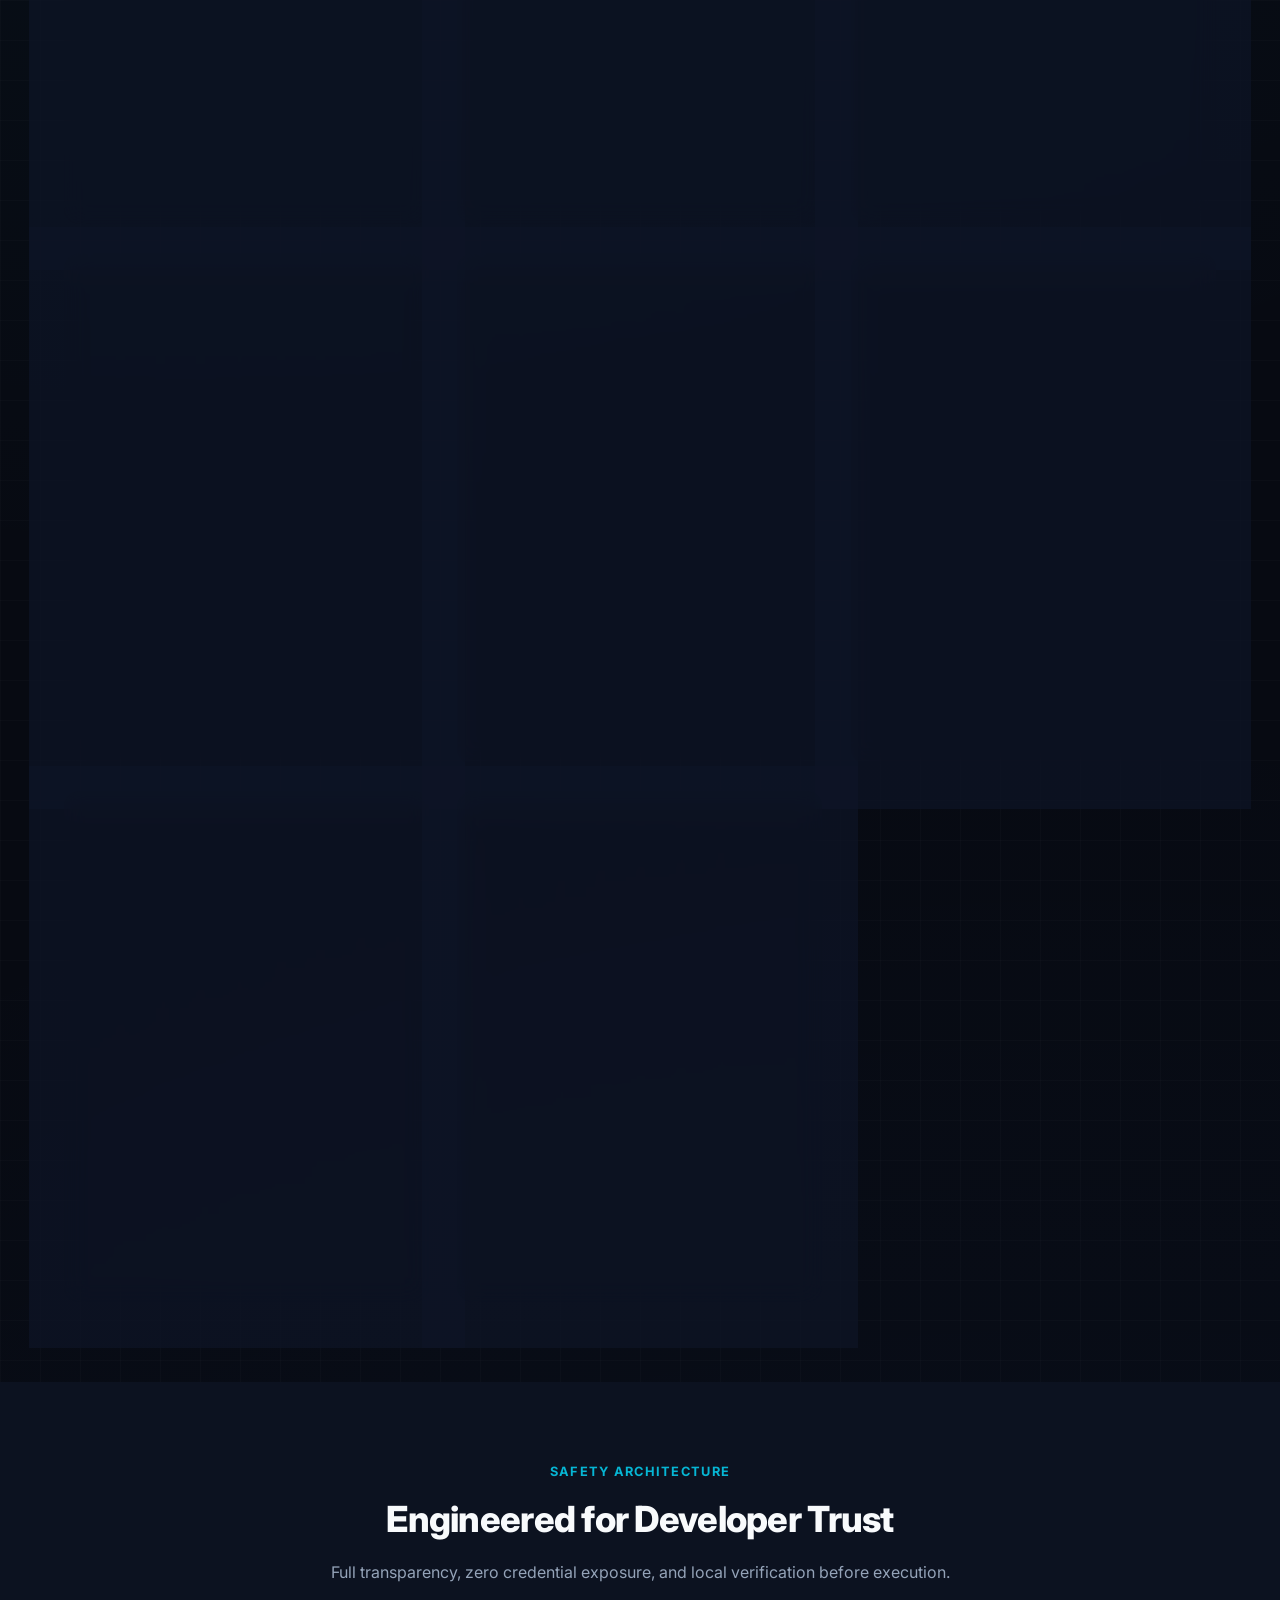
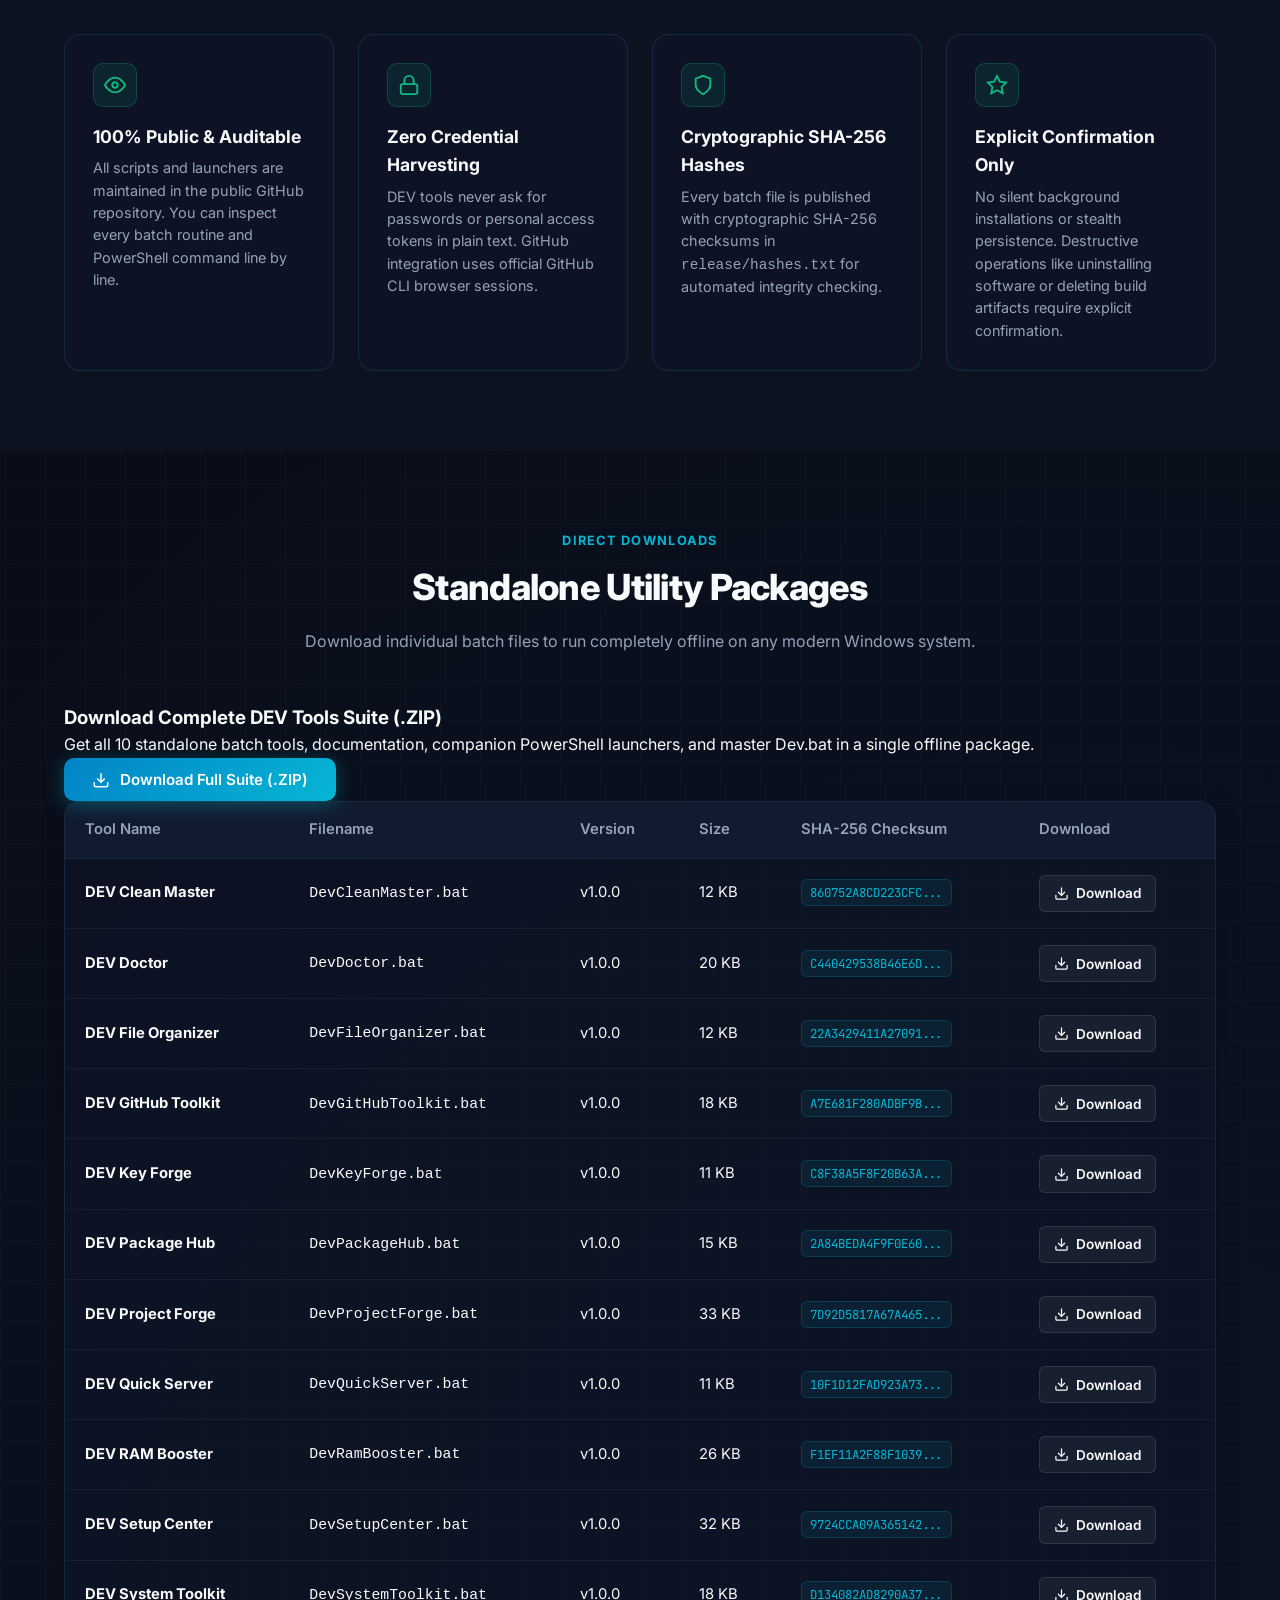
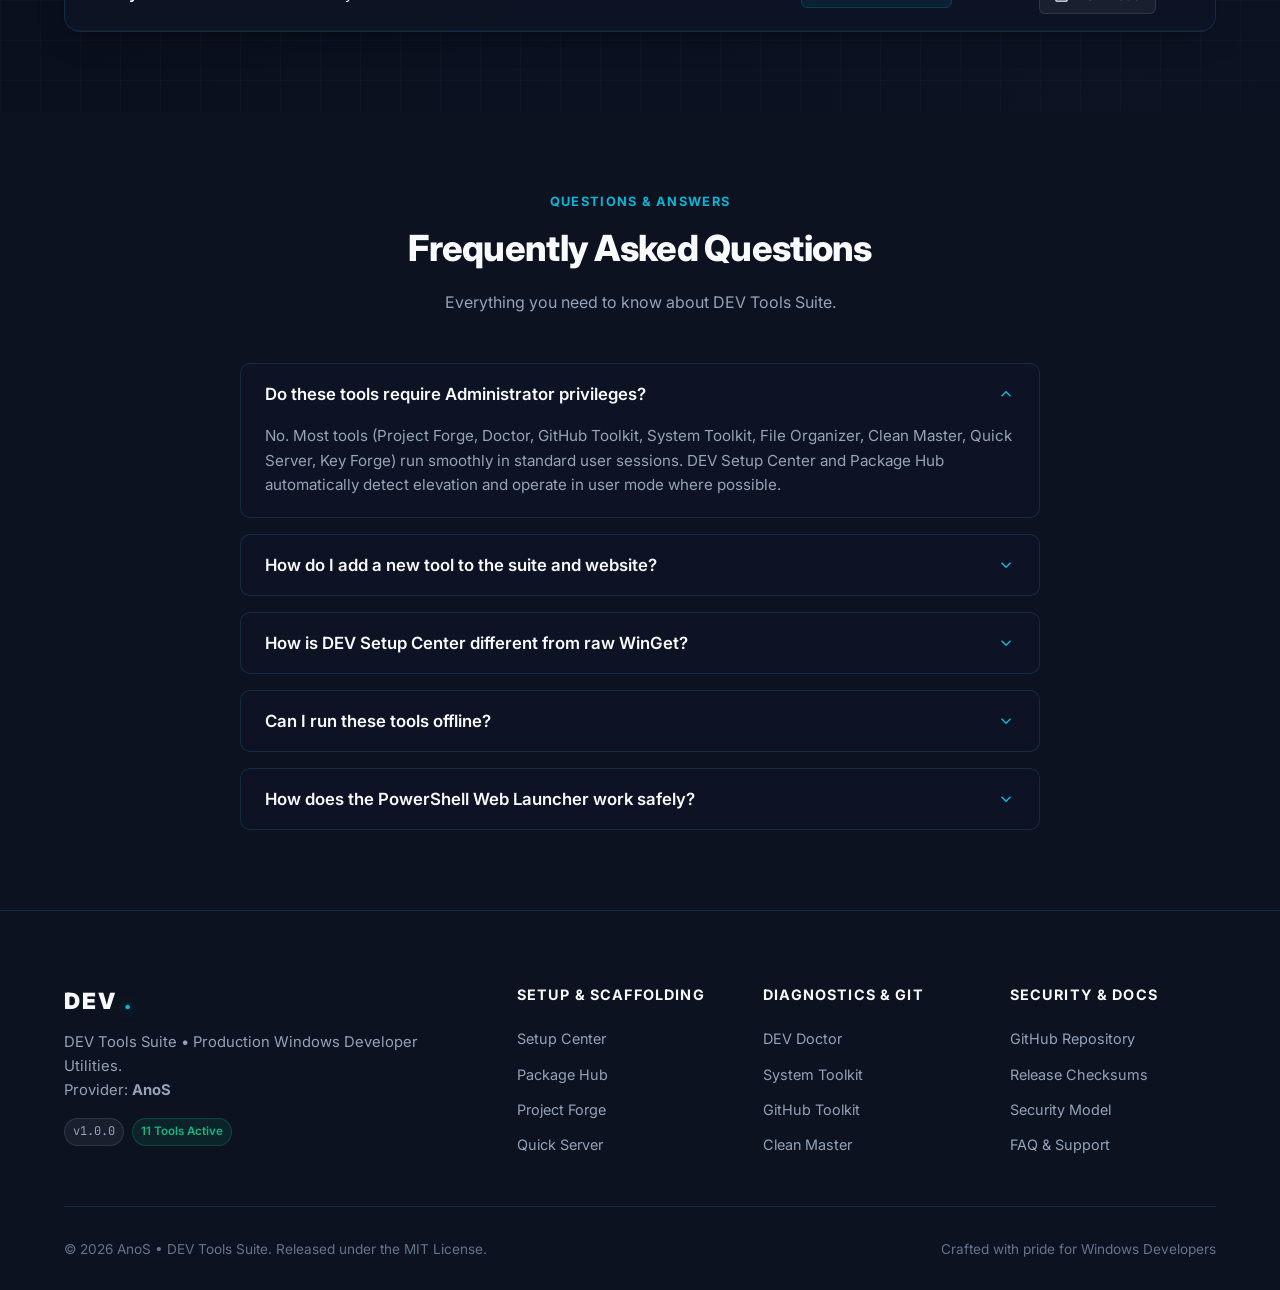
==== commit c0c80219: "feat: add DEV RAM Booster tool to clear RAM cache and optimize laptop performance" ====
--- a/site/index.html
+++ b/site/index.html
@@ -129,7 +129,7 @@
             <polyline points="4 17 10 11 4 5"></polyline>
             <line x1="12" y1="19" x2="20" y2="19"></line>
           </svg>
-          Explore 10 Tools
+          Explore 11 Tools
         </a>
         <a href="#two-ways" class="btn-secondary">
           <svg width="18" height="18" viewBox="0 0 24 24" fill="none" stroke="currentColor" stroke-width="2">
@@ -179,10 +179,10 @@
         <!-- Way 1: Command -->
         <div class="way-box">
           <span class="way-badge cmd">Method 1: One-Line Master Command</span>
-          <h3 class="way-title">Run All 10 Tools from Terminal</h3>
+          <h3 class="way-title">Run All 11 Tools from Terminal</h3>
           <p class="way-desc">
             No installation, no cloning. Run this single verified command in <strong>PowerShell</strong> or
-            <strong>CMD</strong> to open the interactive master menu and launch any of the 10 tools instantly.
+            <strong>CMD</strong> to open the interactive master menu and launch any of the 11 tools instantly.
           </p>
           <ul class="way-steps">
             <li>
@@ -197,7 +197,7 @@
             </li>
             <li>
               <span class="step-num-pill">3</span>
-              <span>Paste the command and press <kbd>Enter</kbd> to launch the complete suite menu [1-10]!</span>
+              <span>Paste the command and press <kbd>Enter</kbd> to launch the complete suite menu [1-11]!</span>
             </li>
           </ul>
           <div class="command-switcher-wrapper">
@@ -280,7 +280,7 @@
             <line x1="21" y1="21" x2="16.65" y2="16.65"></line>
           </svg>
           <input type="text" id="toolSearchInput" class="search-input"
-            placeholder="Search 10 tools by name, tag, or feature (Press / to focus)..." autocomplete="off">
+            placeholder="Search 11 tools by name, tag, or feature (Press / to focus)..." autocomplete="off">
         </div>
         <div class="filter-pills">
           <button class="filter-pill active" data-filter="all">All Tools</button>
@@ -591,7 +591,7 @@
           </p>
           <div style="margin-top: 1rem; display: flex; gap: 0.5rem;">
             <span class="badge-version">v1.0.0</span>
-            <span class="badge-platform">10 Tools Active</span>
+            <span class="badge-platform">11 Tools Active</span>
           </div>
         </div>
 
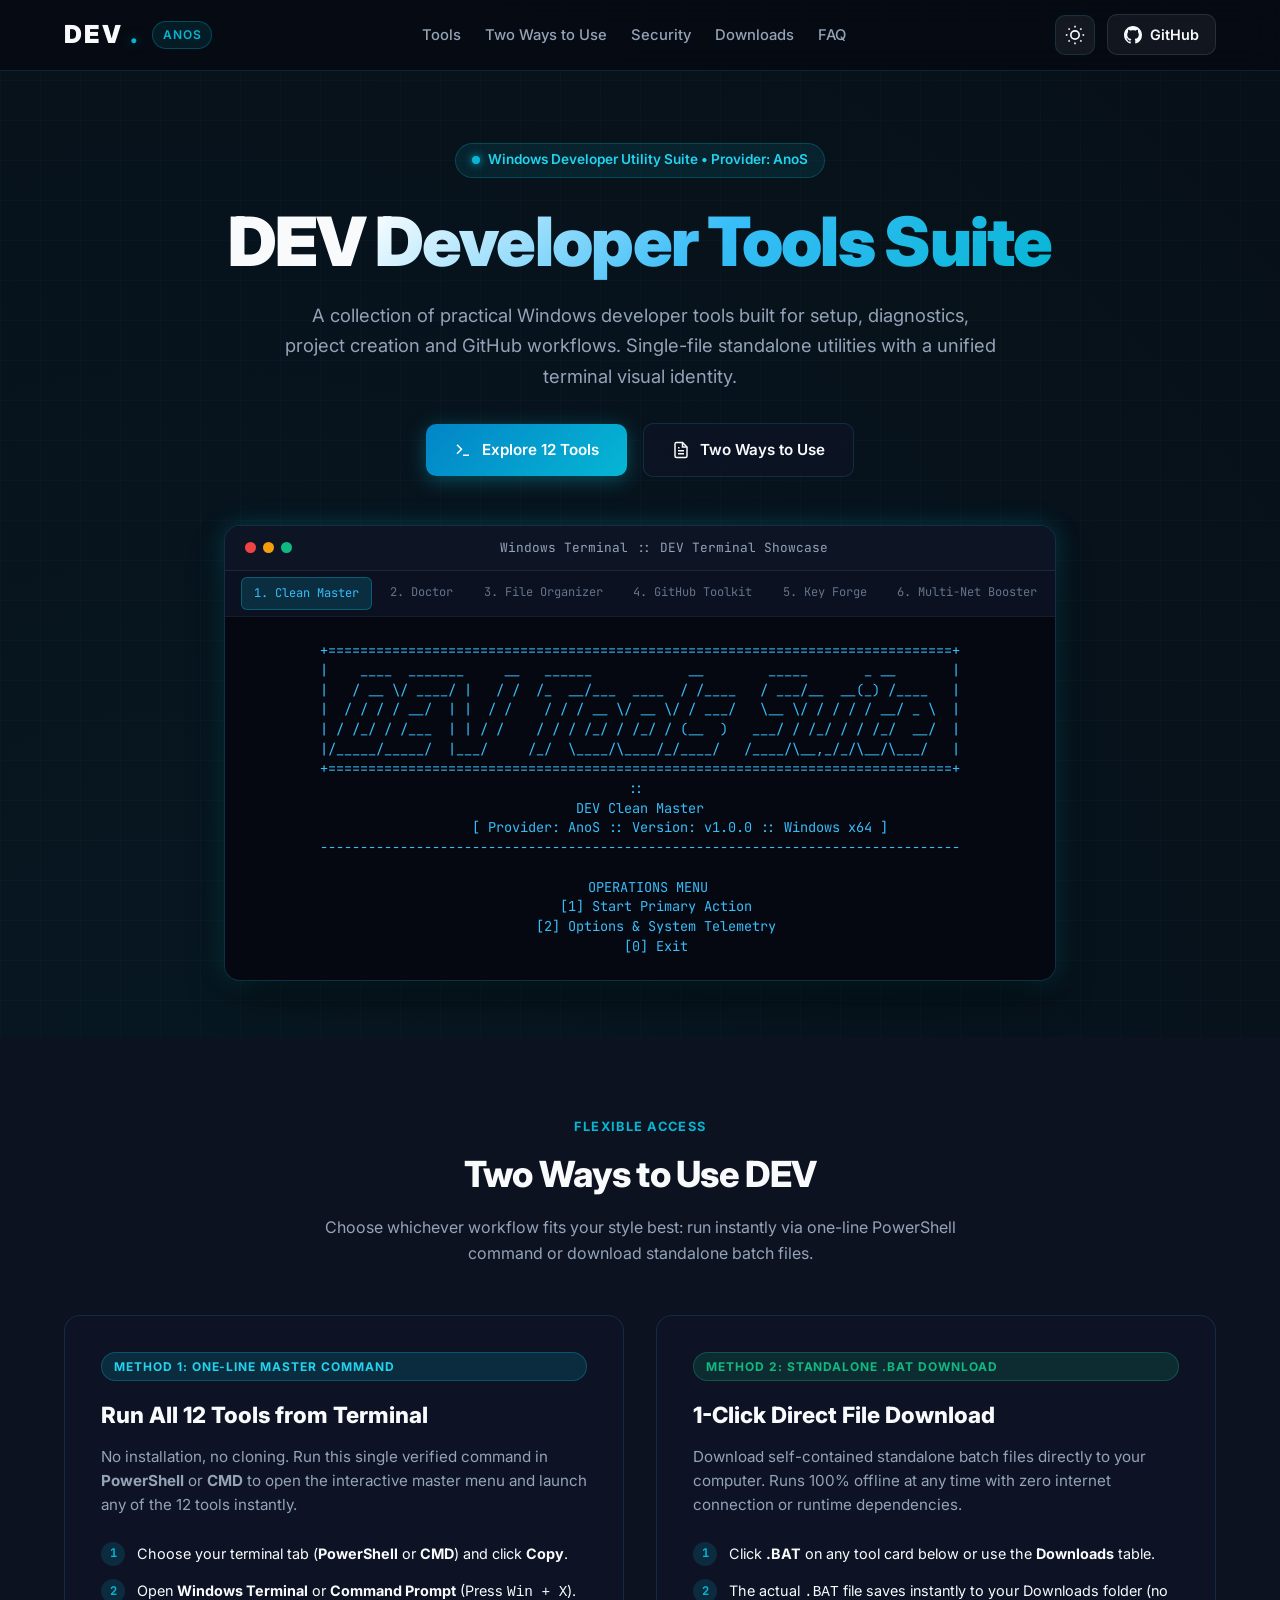
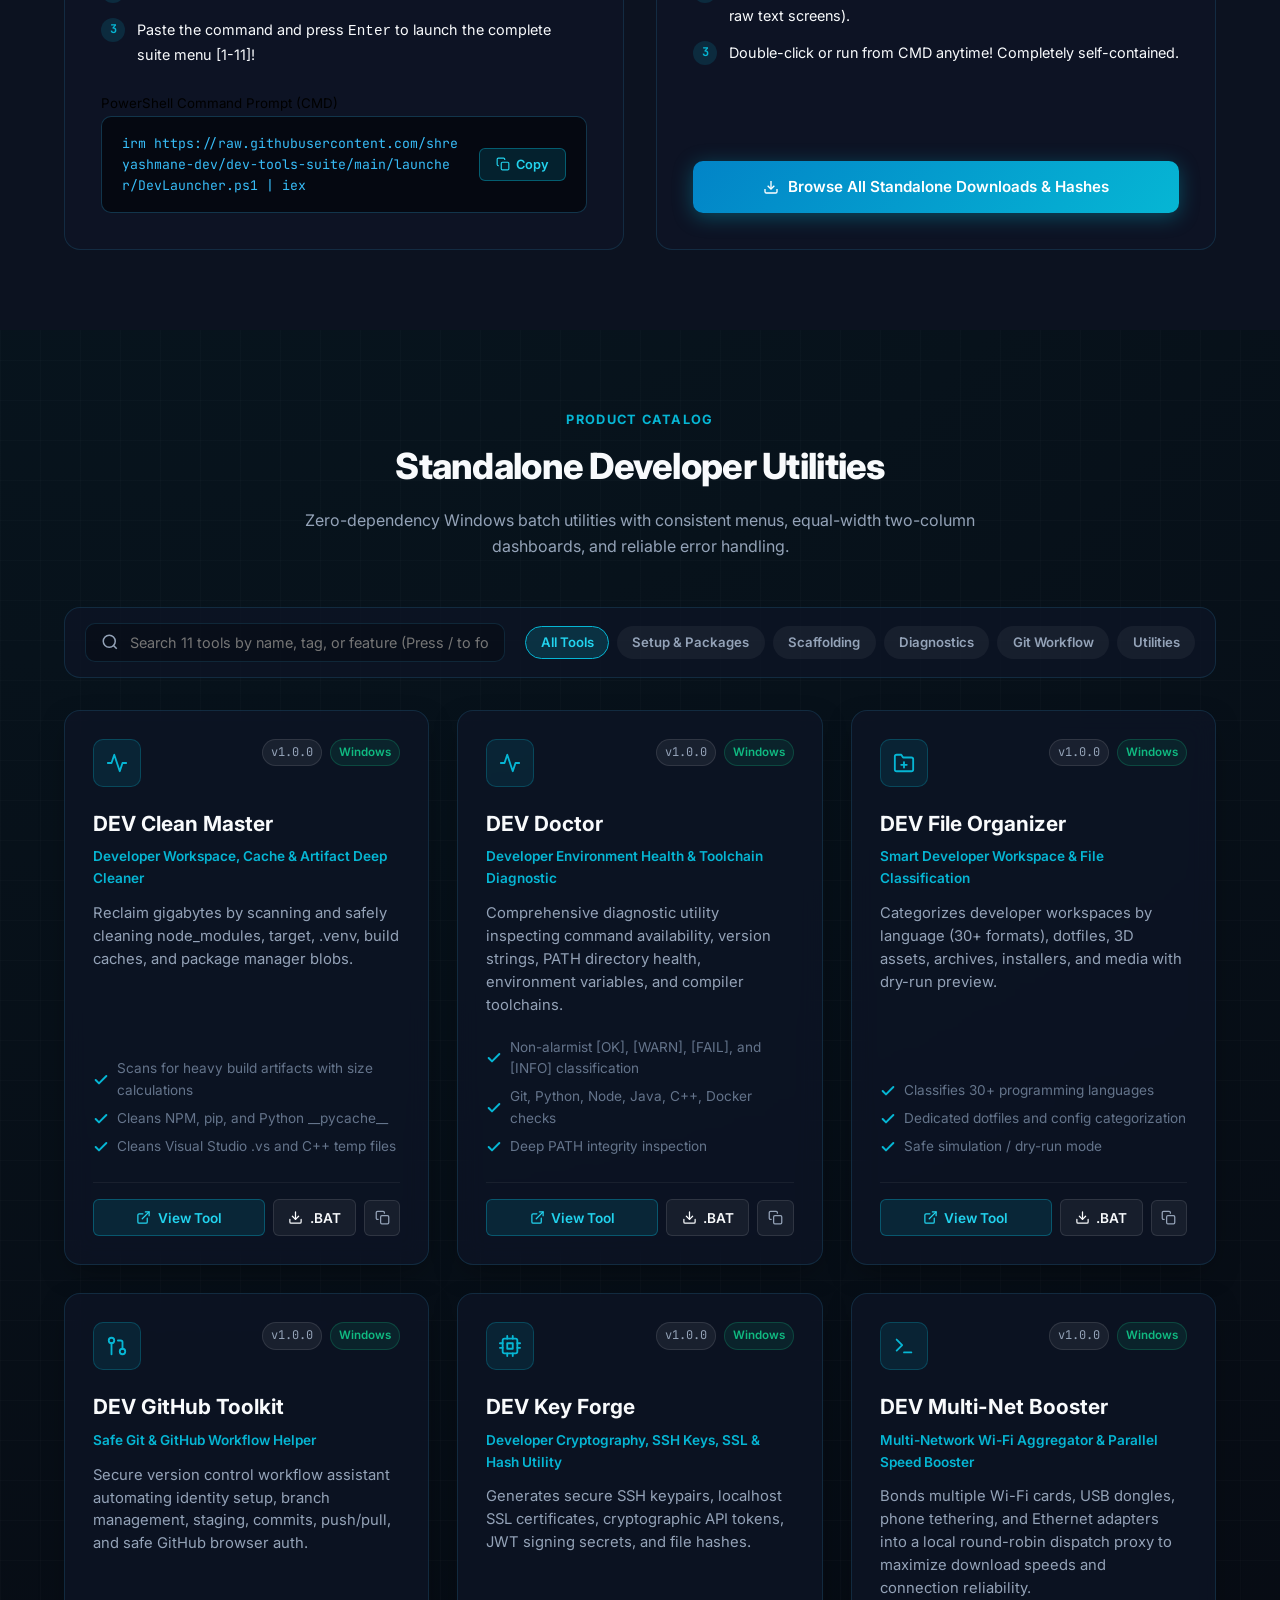
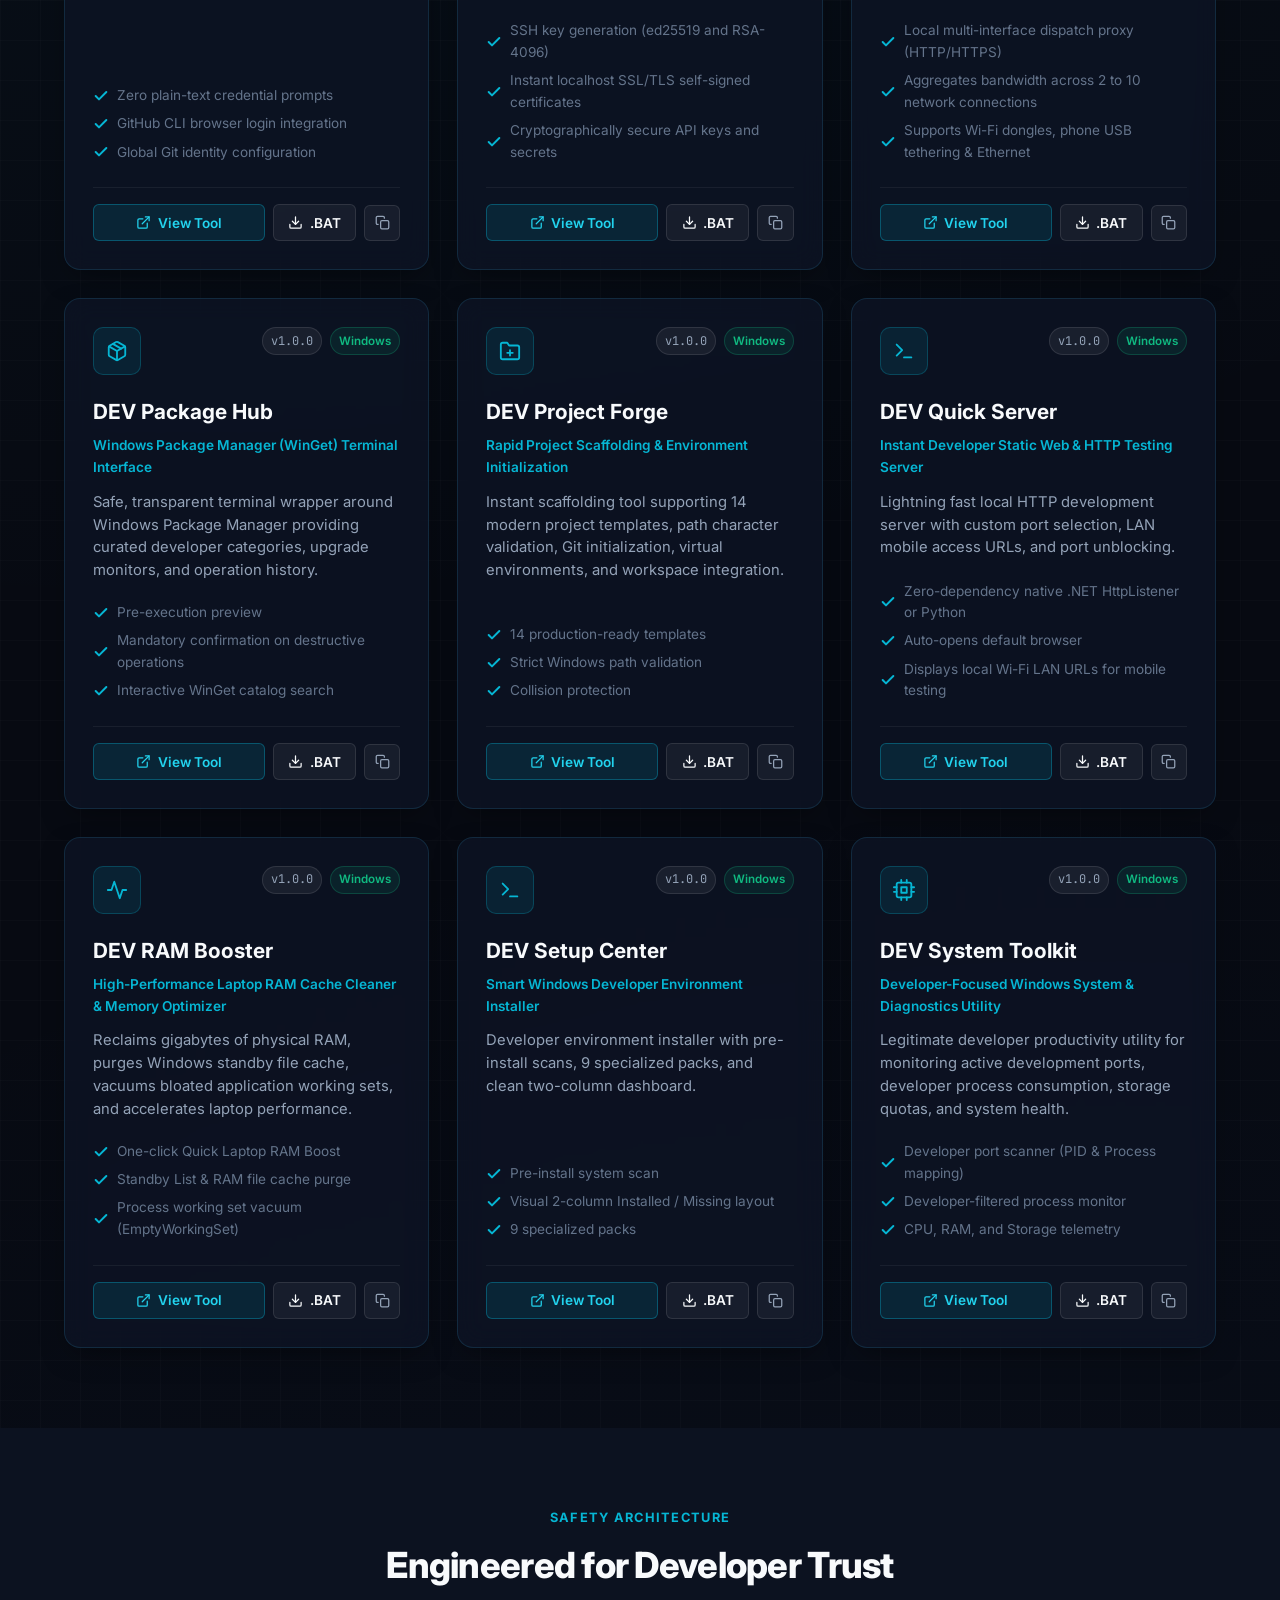
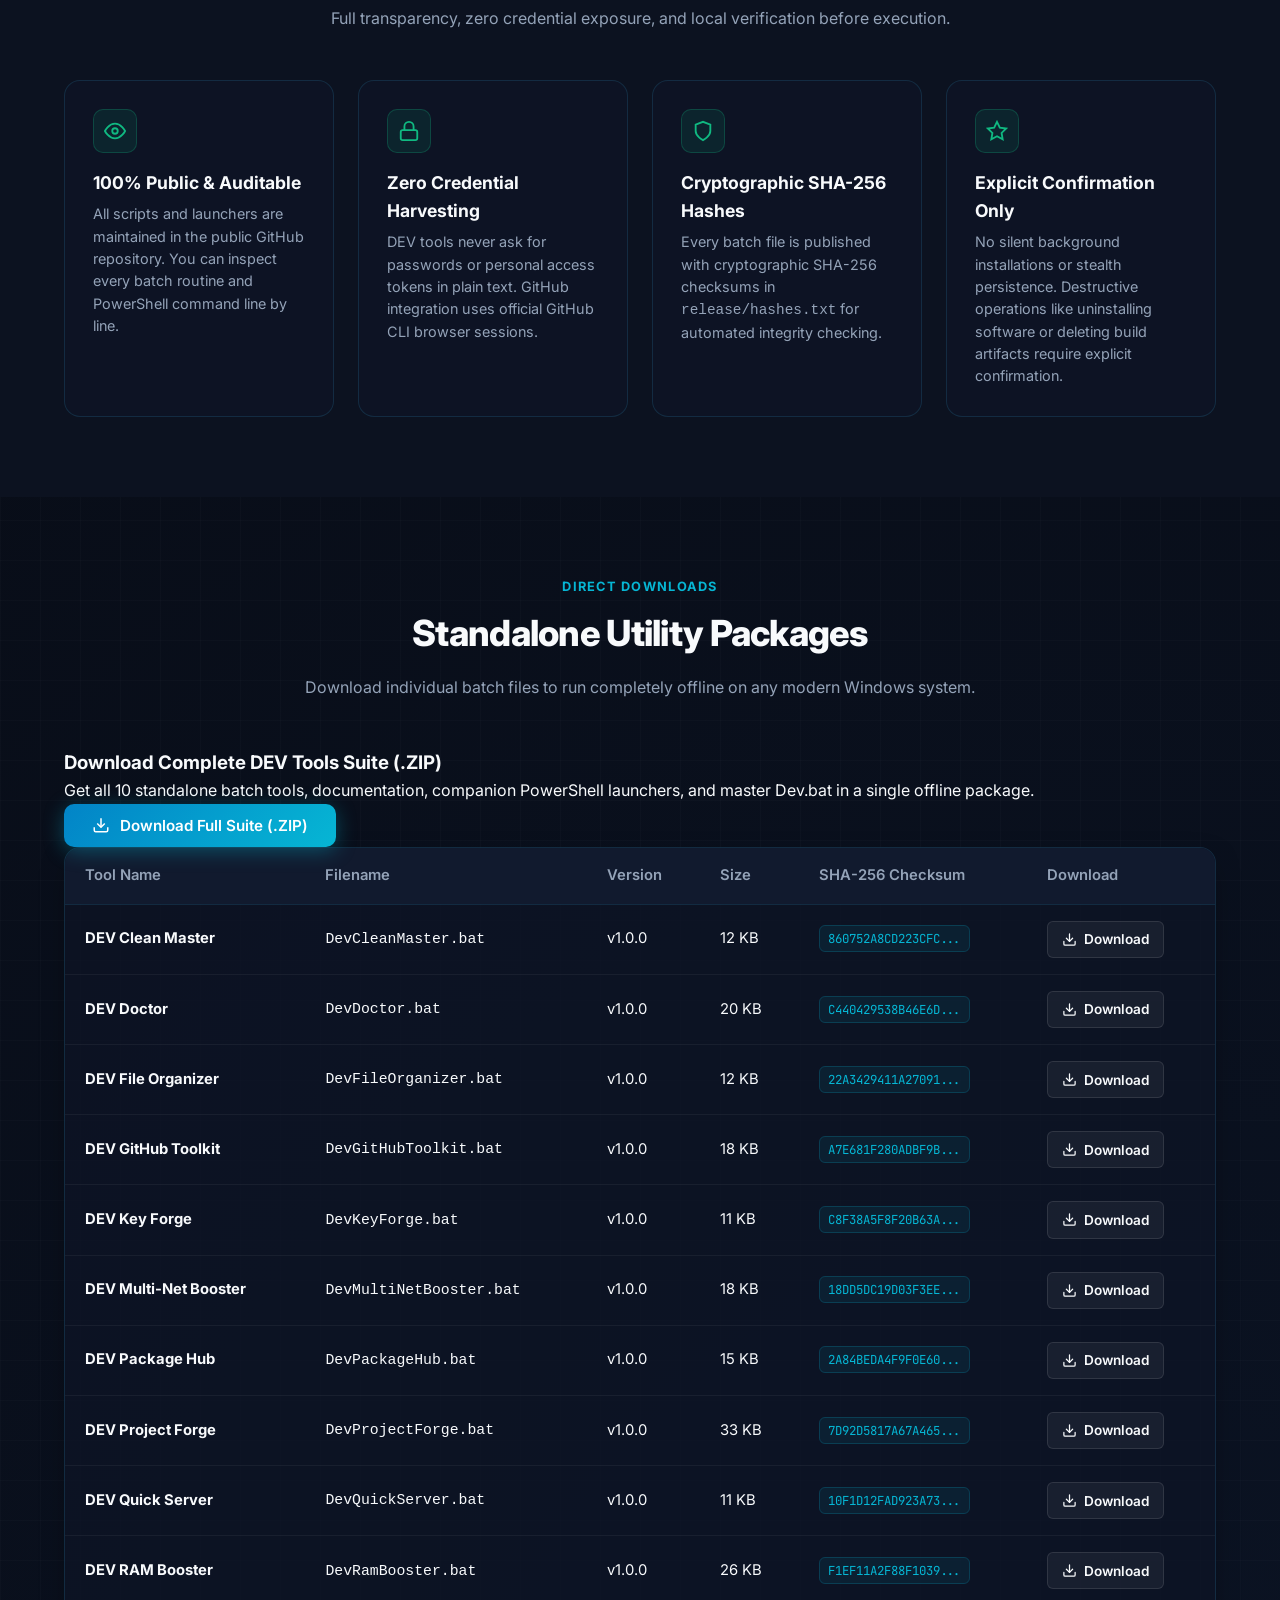
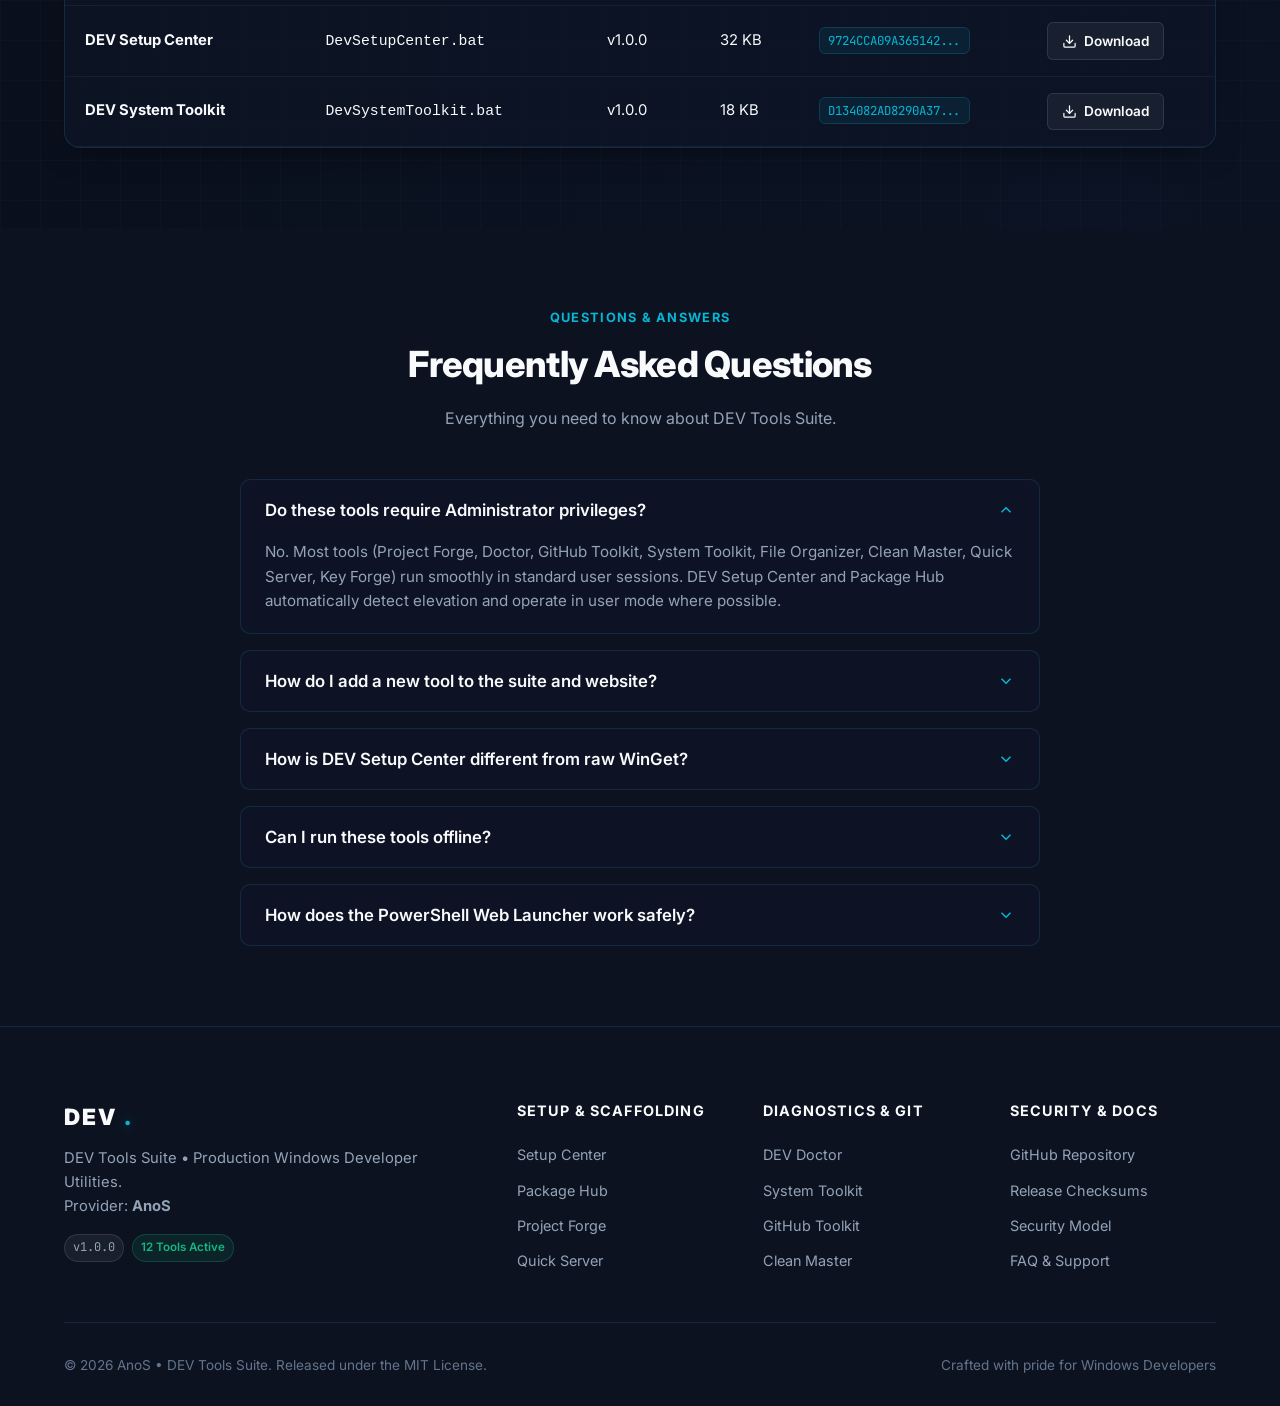
==== commit 653b9ec6: "feat: add DEV Multi-Net Booster tool for multi-adapter Wi-Fi dispatch and speed aggregation" ====
--- a/site/index.html
+++ b/site/index.html
@@ -129,7 +129,7 @@
             <polyline points="4 17 10 11 4 5"></polyline>
             <line x1="12" y1="19" x2="20" y2="19"></line>
           </svg>
-          Explore 11 Tools
+          Explore 12 Tools
         </a>
         <a href="#two-ways" class="btn-secondary">
           <svg width="18" height="18" viewBox="0 0 24 24" fill="none" stroke="currentColor" stroke-width="2">
@@ -179,10 +179,10 @@
         <!-- Way 1: Command -->
         <div class="way-box">
           <span class="way-badge cmd">Method 1: One-Line Master Command</span>
-          <h3 class="way-title">Run All 11 Tools from Terminal</h3>
+          <h3 class="way-title">Run All 12 Tools from Terminal</h3>
           <p class="way-desc">
             No installation, no cloning. Run this single verified command in <strong>PowerShell</strong> or
-            <strong>CMD</strong> to open the interactive master menu and launch any of the 11 tools instantly.
+            <strong>CMD</strong> to open the interactive master menu and launch any of the 12 tools instantly.
           </p>
           <ul class="way-steps">
             <li>
@@ -591,7 +591,7 @@
           </p>
           <div style="margin-top: 1rem; display: flex; gap: 0.5rem;">
             <span class="badge-version">v1.0.0</span>
-            <span class="badge-platform">11 Tools Active</span>
+            <span class="badge-platform">12 Tools Active</span>
           </div>
         </div>
 
